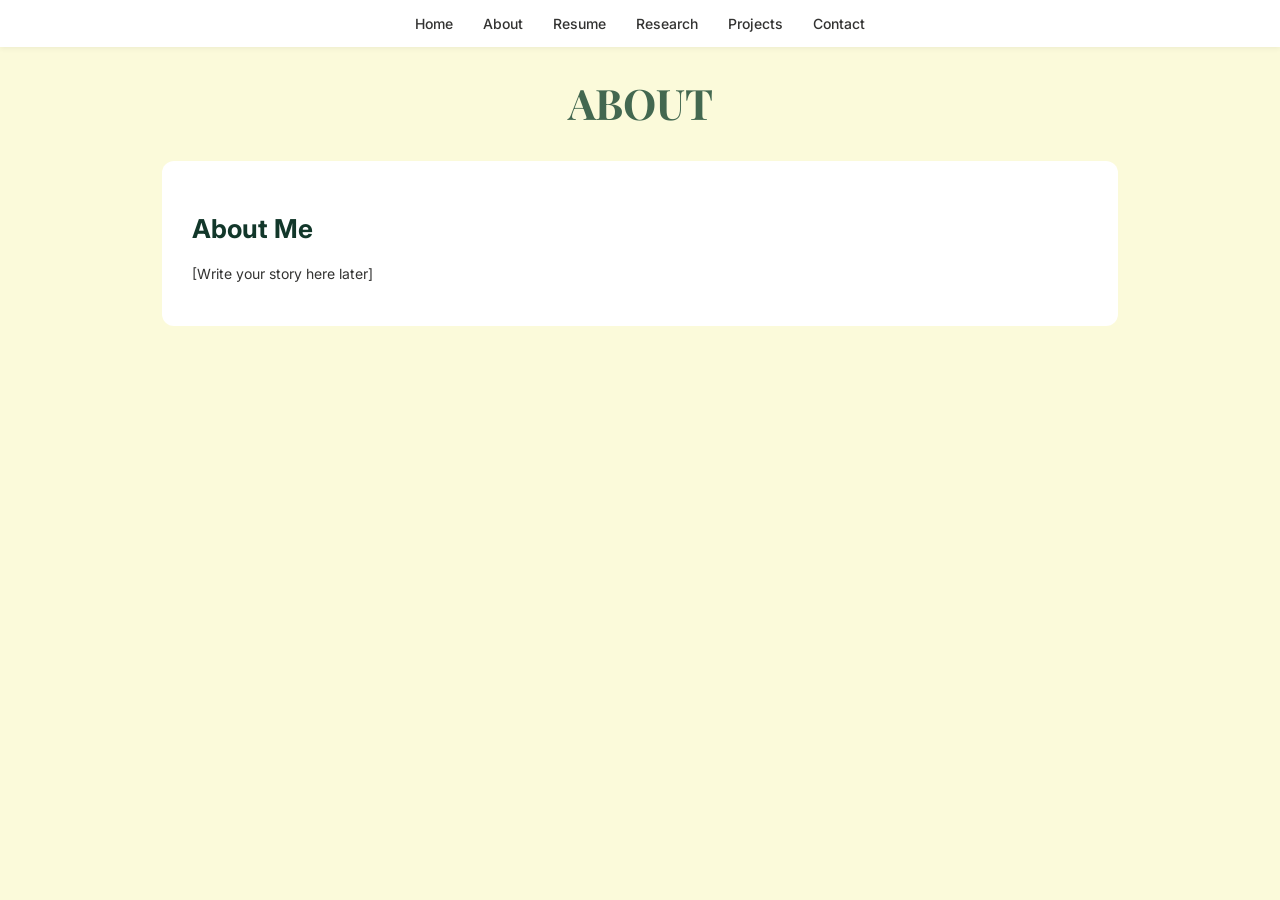
==== About/index.html @ ec72c6e3 "fix relative paths" ====
<!DOCTYPE html>
<html>

<head>
    <title>About | Yaqi Huang</title>

    <!-- Connect CSS file -->
    <link rel="stylesheet" href="../style.css">

    <!-- Import fonts -->
    <link href="https://fonts.googleapis.com/css2?family=Playfair+Display&family=Inter&display=swap" rel="stylesheet">
</head>

<body>

    <!-- Navigation bar -->
    <div class="navbar">
        <a href="../index.html">Home</a>
        <a href="../About/index.html">About</a>
        <a href="../Resume/index.html">Resume</a>
        <a href="../Research/index.html">Research</a>
        <a href="../Projects/index.html">Projects</a>
        <a href="../Contact/index.html">Contact</a>
    </div>

    <!-- Main title -->
    <h1>ABOUT</h1>

    <div class="section">
    	<h2>About Me</h2>
    	<p>[Write your story here later]</p>
    </div>

</body>

</html>
---- style.css ----
/* This changes the whole page */
body {
    margin: 0;
    font-family: 'Inter', sans-serif;
    background-color: #fbfada;
    color: #333332;
}

/* Top navigation bar */
.navbar {
    background-color: white;
    padding: 15px;
    display: flex;
    justify-content: center;
    gap: 30px;
    box-shadow: 0 2px 5px rgba(0,0,0,0.05);
}

/* Links inside navbar */
.navbar a {
    text-decoration: none;
    color: #333332;
    font-weight: 500;
}

/* When mouse touches link */
.navbar a:hover {
    color: #436850;
}

/* Big title */
h1 {
    font-family: 'Playfair Display', serif;
    text-align: center;
    color: #436850;
}

/* Section cards */
.section {
    background-color: white;
    margin: 30px auto;
    padding: 30px;
    border-radius: 12px;
    width: 70%;
}

/* Smaller titles */
h2 {
    color: #12372a;
}

/* Smooth hover effect */
.section:hover {
    transform: scale(1.01);
}

/* Resume row (one line of experience) */
.resume-item {
    display: flex;
    margin-bottom: 20px;
}

/* Left side (date) */
.resume-date {
    width: 150px;
    font-weight: bold;
    color: #666665;
}

/* Right side (content) */
.resume-content {
    flex: 1;
}

body {
    font-size: 14px;
}

h1 {
    font-size: 42px;
}

h2 {
    font-size: 26px;
}

h3 {
    margin: 0 0 5px 0;
    font-size: 18px;
}

.resume-date {
    font-size: 14px;
}

.resume-content {
    font-size: 14px;
}

.resume-content p {
    margin: 8px 0;
}

.resume-item {
    margin-bottom: 20px;
}

/* First level list */
ul {
    margin: 10px 0 10px 18px;
    padding: 0;
}

/* Second level list */
ul ul {
    margin-top: 10px;
    margin-left: 20px;
}

/* Spacing between items */
li {
    margin-bottom: 8px;
}

/* Dropdown box */
details {
    background-color: white;
    padding: 15px;
    margin-bottom: 15px;
    border-radius: 10px;
}

/* Clickable title */
summary {
    font-weight: bold;
    cursor: pointer;
    color: #436850;
}

summary {
    list-style: none; /* removes default arrow */
}

summary::-webkit-details-marker {
    display: none; /* removes default arrow (Chrome/Safari) */
}

/* Add custom arrow */
summary::before {
    content: "▶";
    font-size: 10px;
    display: inline-block;
    transform: translateY(+3px);
}

details[open] summary::before {
    content: "▼";
}

summary {
    display: flex;
    align-items: flex-start; /* important: aligns top instead of center */
    gap: 8px;
}

/* Stack text vertically */
.summary-text {
    display: flex;
    flex-direction: column;
}

/* Remove default spacing */
.summary-text h3 {
    margin: 0 0 10px 0;
    font-size: 20px;
}

.summary-text p {
    margin: 5px 0;
}

.summary-text p {
    color: #666;
    font-size: 14px;
}

summary:hover {
    color: #12372a;
}

.resume-item details {
    padding: 0;
}

details > *:not(summary) {
    padding: 10px 0 0 15px;
}

/* Each row */
.skill-item {
    display: flex;
    margin-bottom: 12px;
    padding-bottom: 8px;
    border-bottom: 1px solid #eee;
}

/* Left column (skill) */
.skill-name {
    width: 200px;
    font-weight: 600;
}

/* Right column (tools) */
.skill-tools {
    flex: 1;
    color: #666;
    line-height: 1.5;
}

.tool {
    background-color: #f0edff;
    color: #436850;
    padding: 4px 8px;
    border-radius: 6px;
    margin-right: 6px;
    font-size: 14px;
}
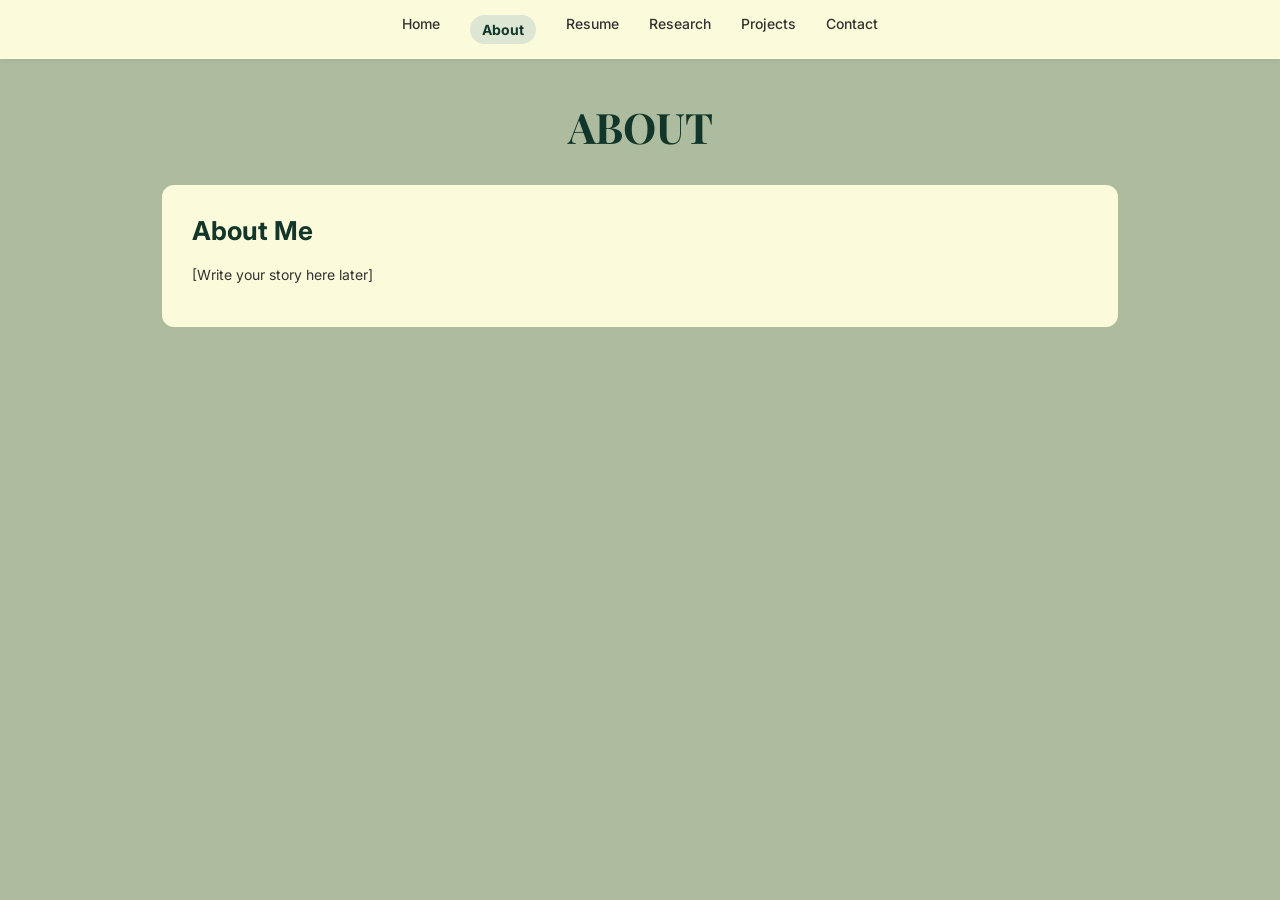
==== commit b01d2f56: "add active navbar highlight" ====
--- a/About/index.html
+++ b/About/index.html
@@ -16,7 +16,7 @@
     <!-- Navigation bar -->
     <div class="navbar">
         <a href="../index.html">Home</a>
-        <a href="../About/index.html">About</a>
+        <a href="../About/index.html" class="active">About</a>
         <a href="../Resume/index.html">Resume</a>
         <a href="../Research/index.html">Research</a>
         <a href="../Projects/index.html">Projects</a>
--- a/style.css
+++ b/style.css
@@ -1,99 +1,97 @@
-/* This changes the whole page */
+/* Whole page */
 body {
     margin: 0;
     font-family: 'Inter', sans-serif;
+    font-size: 14px;
+    background-color: #adbc9f;
+    color: #333332;
+}
+
+/* Navigation bar */
+.navbar {
     background-color: #fbfada;
-    color: #333332;
-}
-
-/* Top navigation bar */
-.navbar {
-    background-color: white;
     padding: 15px;
     display: flex;
     justify-content: center;
     gap: 30px;
-    box-shadow: 0 2px 5px rgba(0,0,0,0.05);
-}
-
-/* Links inside navbar */
+    box-shadow: 0 2px 5px rgba(0, 0, 0, 0.05);
+}
+
 .navbar a {
     text-decoration: none;
     color: #333332;
     font-weight: 500;
-}
-
-/* When mouse touches link */
+    transition: color 0.2s ease;
+}
+
 .navbar a:hover {
     color: #436850;
 }
 
-/* Big title */
+.navbar a.active {
+    color: #12372a;
+    font-weight: 700;
+    background-color: #dde5d3;
+    padding: 6px 12px;
+    border-radius: 999px;
+}
+
+/* Main title */
 h1 {
     font-family: 'Playfair Display', serif;
     text-align: center;
-    color: #436850;
+    font-size: 42px;
+    color: #12372a;
+    margin-top: 40px;
+    margin-bottom: 10px;
+}
+
+/* Section titles */
+h2 {
+    font-size: 26px;
+    color: #12372a;
+    margin-top: 0;
+    margin-bottom: 20px;
+}
+
+/* Third-level headings */
+h3 {
+    margin: 0 0 6px 0;
+    font-size: 18px;
+    color: #12372a;
 }
 
 /* Section cards */
 .section {
-    background-color: white;
+    background-color: #fbfada;
     margin: 30px auto;
     padding: 30px;
     border-radius: 12px;
     width: 70%;
-}
-
-/* Smaller titles */
-h2 {
-    color: #12372a;
-}
-
-/* Smooth hover effect */
+    transition: transform 0.2s ease;
+}
+
 .section:hover {
     transform: scale(1.01);
 }
 
-/* Resume row (one line of experience) */
+/* Resume layout */
 .resume-item {
     display: flex;
+    align-items: flex-start;
     margin-bottom: 20px;
 }
 
-/* Left side (date) */
 .resume-date {
     width: 150px;
-    font-weight: bold;
+    font-size: 14px;
+    font-weight: 600;
     color: #666665;
-}
-
-/* Right side (content) */
+    flex-shrink: 0;
+}
+
 .resume-content {
     flex: 1;
-}
-
-body {
-    font-size: 14px;
-}
-
-h1 {
-    font-size: 42px;
-}
-
-h2 {
-    font-size: 26px;
-}
-
-h3 {
-    margin: 0 0 5px 0;
-    font-size: 18px;
-}
-
-.resume-date {
-    font-size: 14px;
-}
-
-.resume-content {
     font-size: 14px;
 }
 
@@ -101,127 +99,118 @@
     margin: 8px 0;
 }
 
-.resume-item {
-    margin-bottom: 20px;
-}
-
-/* First level list */
+/* Lists */
 ul {
     margin: 10px 0 10px 18px;
     padding: 0;
 }
 
-/* Second level list */
 ul ul {
-    margin-top: 10px;
+    margin-top: 8px;
     margin-left: 20px;
 }
 
-/* Spacing between items */
 li {
     margin-bottom: 8px;
+    line-height: 1.5;
 }
 
 /* Dropdown box */
 details {
-    background-color: white;
+    background-color: #fbfada;
     padding: 15px;
     margin-bottom: 15px;
     border-radius: 10px;
 }
 
-/* Clickable title */
+.resume-item details {
+    padding: 0;
+}
+
+/* Summary / dropdown heading */
 summary {
-    font-weight: bold;
+    display: flex;
+    align-items: flex-start;
+    gap: 8px;
+    font-weight: 600;
     cursor: pointer;
     color: #436850;
-}
-
-summary {
-    list-style: none; /* removes default arrow */
+    list-style: none;
+    transition: color 0.2s ease;
+}
+
+summary:hover {
+    color: #12372a;
 }
 
 summary::-webkit-details-marker {
-    display: none; /* removes default arrow (Chrome/Safari) */
-}
-
-/* Add custom arrow */
+    display: none;
+}
+
 summary::before {
     content: "▶";
     font-size: 10px;
     display: inline-block;
-    transform: translateY(+3px);
+    transform: translateY(3px);
+    color: #436850;
 }
 
 details[open] summary::before {
     content: "▼";
 }
 
-summary {
-    display: flex;
-    align-items: flex-start; /* important: aligns top instead of center */
-    gap: 8px;
-}
-
-/* Stack text vertically */
+/* Summary text layout */
 .summary-text {
     display: flex;
     flex-direction: column;
 }
 
-/* Remove default spacing */
 .summary-text h3 {
     margin: 0 0 10px 0;
     font-size: 20px;
+    color: #12372a;
 }
 
 .summary-text p {
     margin: 5px 0;
-}
-
-.summary-text p {
-    color: #666;
-    font-size: 14px;
-}
-
-summary:hover {
-    color: #12372a;
-}
-
-.resume-item details {
-    padding: 0;
-}
-
+    color: #666665;
+    font-size: 14px;
+}
+
+/* Dropdown content spacing */
 details > *:not(summary) {
     padding: 10px 0 0 15px;
 }
 
-/* Each row */
+/* Skills section */
 .skill-item {
     display: flex;
     margin-bottom: 12px;
     padding-bottom: 8px;
-    border-bottom: 1px solid #eee;
-}
-
-/* Left column (skill) */
+    border-bottom: 1px solid #d6decf;
+}
+
 .skill-name {
     width: 200px;
     font-weight: 600;
-}
-
-/* Right column (tools) */
+    color: #12372a;
+    flex-shrink: 0;
+}
+
 .skill-tools {
     flex: 1;
-    color: #666;
-    line-height: 1.5;
-}
-
+    color: #666665;
+    line-height: 1.6;
+}
+
+/* Skill tags */
 .tool {
-    background-color: #f0edff;
-    color: #436850;
+    background-color: #dde5d3;
+    color: #2f4f3e;
     padding: 4px 8px;
     border-radius: 6px;
     margin-right: 6px;
-    font-size: 14px;
+    margin-bottom: 6px;
+    font-size: 14px;
+    display: inline-block;
 }
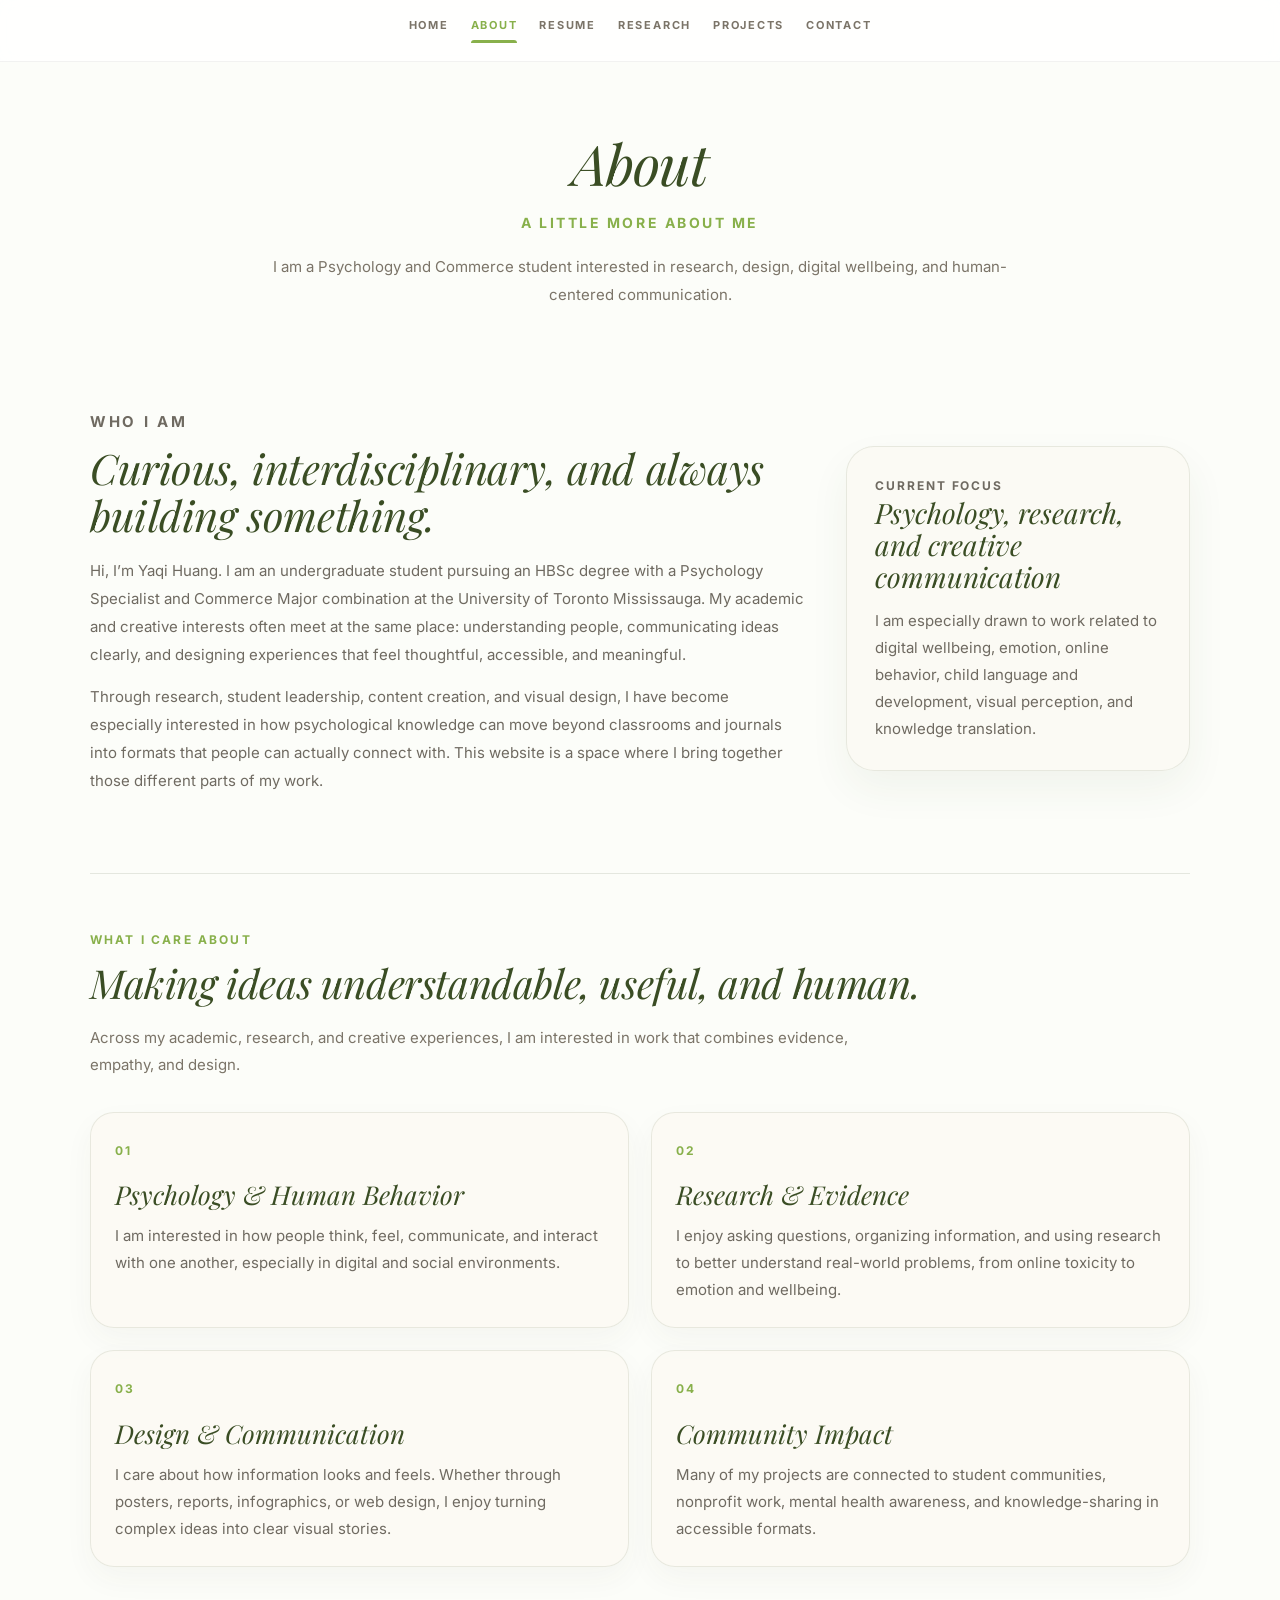
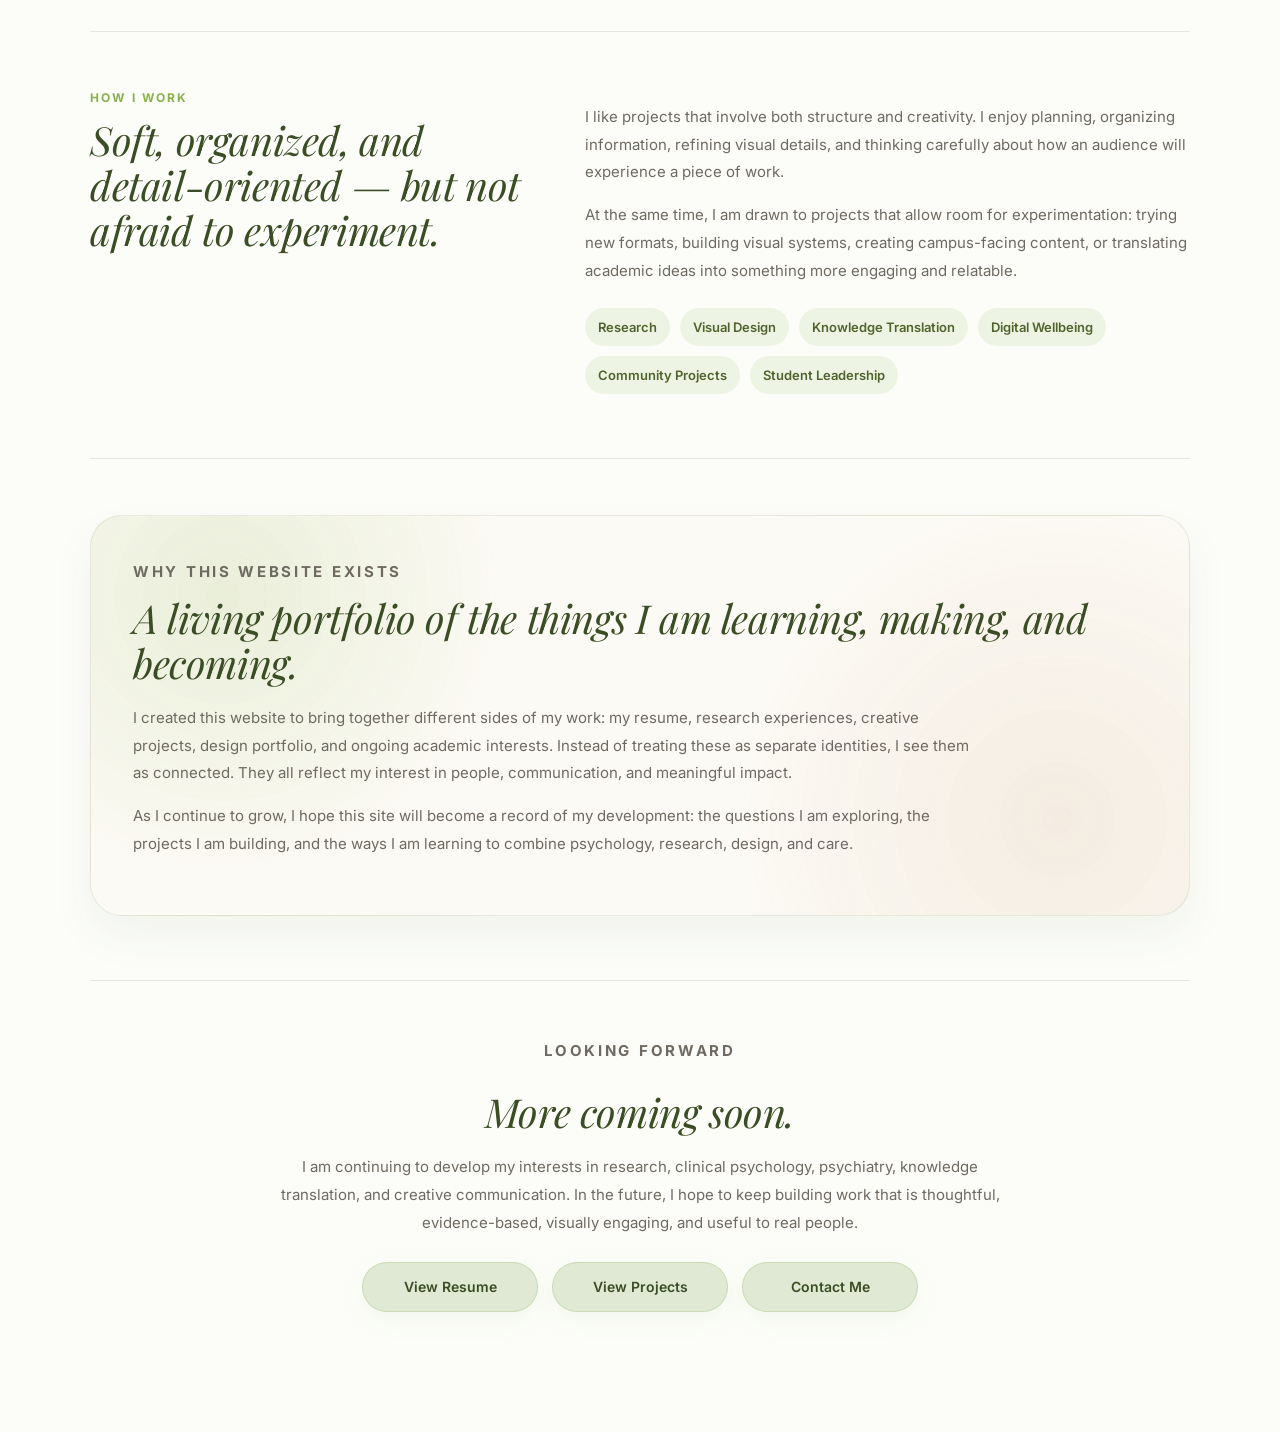
==== commit 04b5a13c: "update" ====
--- a/About/index.html
+++ b/About/index.html
@@ -1,5 +1,5 @@
 <!DOCTYPE html>
-<html>
+<html lang="en">
 
 <head>
     <title>About | Yaqi Huang</title>
@@ -16,20 +16,184 @@
     <!-- Navigation bar -->
     <div class="navbar">
         <a href="../index.html">Home</a>
-        <a href="../About/index.html" class="active">About</a>
+        <a href="index.html" class="active">About</a>
         <a href="../Resume/index.html">Resume</a>
         <a href="../Research/index.html">Research</a>
         <a href="../Projects/index.html">Projects</a>
         <a href="../Contact/index.html">Contact</a>
     </div>
 
-    <!-- Main title -->
-    <h1>ABOUT</h1>
-
-    <div class="section">
-    	<h2>About Me</h2>
-    	<p>[Write your story here later]</p>
-    </div>
+    <!-- Page header -->
+    <header class="about-header">
+        <h1>About</h1>
+
+        <p class="about-name">A Little More About Me</p>
+
+        <p class="about-intro">
+            I am a Psychology and Commerce student interested in research, design,
+            digital wellbeing, and human-centered communication.
+        </p>
+    </header>
+
+    <main class="about-page">
+
+        <!-- Intro section -->
+        <section class="about-hero-section">
+            <div class="about-hero-text">
+                <p class="section-eyebrow">Who I Am</p>
+
+                <h2>Curious, interdisciplinary, and always building something.</h2>
+
+                <p>
+                    Hi, I’m Yaqi Huang. I am an undergraduate student pursuing an HBSc degree with 
+                    a Psychology Specialist and Commerce Major combination at the University of Toronto Mississauga.
+                    My academic and creative interests often meet at the same place:
+                    understanding people, communicating ideas clearly, and designing experiences
+                    that feel thoughtful, accessible, and meaningful.
+                </p>
+
+                <p>
+                    Through research, student leadership, content creation, and visual design,
+                    I have become especially interested in how psychological knowledge can move
+                    beyond classrooms and journals into formats that people can actually connect with.
+                    This website is a space where I bring together those different parts of my work.
+                </p>
+            </div>
+
+            <div class="about-hero-card">
+                <p class="about-card-label">Current Focus</p>
+                <h3>Psychology, research, and creative communication</h3>
+                <p>
+                    I am especially drawn to work related to digital wellbeing, emotion,
+                    online behavior, child language and development, visual perception,
+                    and knowledge translation.
+                </p>
+            </div>
+        </section>
+
+        <!-- Values / interests -->
+        <section class="about-section">
+            <div class="about-section-heading">
+                <p class="section-eyebrow">What I Care About</p>
+                <h2>Making ideas understandable, useful, and human.</h2>
+                <p class="section-description">
+                    Across my academic, research, and creative experiences, I am interested in
+                    work that combines evidence, empathy, and design.
+                </p>
+            </div>
+
+            <div class="about-grid">
+                <div class="about-info-card">
+                    <span class="about-card-number">01</span>
+                    <h3>Psychology & Human Behavior</h3>
+                    <p>
+                        I am interested in how people think, feel, communicate, and interact with
+                        one another, especially in digital and social environments.
+                    </p>
+                </div>
+
+                <div class="about-info-card">
+                    <span class="about-card-number">02</span>
+                    <h3>Research & Evidence</h3>
+                    <p>
+                        I enjoy asking questions, organizing information, and using research to better
+                        understand real-world problems, from online toxicity to emotion and wellbeing.
+                    </p>
+                </div>
+
+                <div class="about-info-card">
+                    <span class="about-card-number">03</span>
+                    <h3>Design & Communication</h3>
+                    <p>
+                        I care about how information looks and feels. Whether through posters,
+                        reports, infographics, or web design, I enjoy turning complex ideas into
+                        clear visual stories.
+                    </p>
+                </div>
+
+                <div class="about-info-card">
+                    <span class="about-card-number">04</span>
+                    <h3>Community Impact</h3>
+                    <p>
+                        Many of my projects are connected to student communities, nonprofit work,
+                        mental health awareness, and knowledge-sharing in accessible formats.
+                    </p>
+                </div>
+            </div>
+        </section>
+
+        <!-- Working style -->
+        <section class="about-section about-split-section">
+            <div>
+                <p class="section-eyebrow">How I Work</p>
+                <h2>Soft, organized, and detail-oriented — but not afraid to experiment.</h2>
+            </div>
+
+            <div class="about-split-content">
+                <p>
+                    I like projects that involve both structure and creativity. I enjoy planning,
+                    organizing information, refining visual details, and thinking carefully about
+                    how an audience will experience a piece of work.
+                </p>
+
+                <p>
+                    At the same time, I am drawn to projects that allow room for experimentation:
+                    trying new formats, building visual systems, creating campus-facing content,
+                    or translating academic ideas into something more engaging and relatable.
+                </p>
+
+                <div class="about-tags">
+                    <span>Research</span>
+                    <span>Visual Design</span>
+                    <span>Knowledge Translation</span>
+                    <span>Digital Wellbeing</span>
+                    <span>Community Projects</span>
+                    <span>Student Leadership</span>
+                </div>
+            </div>
+        </section>
+
+        <!-- Website purpose -->
+        <section class="about-section about-purpose-section">
+            <div class="about-purpose-card">
+                <p class="section-eyebrow">Why This Website Exists</p>
+                <h2>A living portfolio of the things I am learning, making, and becoming.</h2>
+
+                <p>
+                    I created this website to bring together different sides of my work: my resume,
+                    research experiences, creative projects, design portfolio, and ongoing academic
+                    interests. Instead of treating these as separate identities, I see them as connected.
+                    They all reflect my interest in people, communication, and meaningful impact.
+                </p>
+
+                <p>
+                    As I continue to grow, I hope this site will become a record of my development:
+                    the questions I am exploring, the projects I am building, and the ways I am learning
+                    to combine psychology, research, design, and care.
+                </p>
+            </div>
+        </section>
+
+        <!-- Future direction -->
+        <section class="about-section about-future-section">
+            <p class="section-eyebrow">Looking Forward</p>
+
+            <h2>More coming soon.</h2>
+
+            <p>
+                I am continuing to develop my interests in research, clinical psychology, psychiatry,
+                knowledge translation, and creative communication. In the future, I hope to keep building
+                work that is thoughtful, evidence-based, visually engaging, and useful to real people.
+            </p>
+
+            <div class="about-buttons">
+                <a href="../Resume/index.html" class="resume-button">View Resume</a>
+                <a href="../Projects/index.html" class="resume-button">View Projects</a>
+                <a href="../Contact/index.html" class="resume-button">Contact Me</a>
+            </div>
+        </section>
+
+    </main>
 
 </body>
 
--- a/style.css
+++ b/style.css
@@ -8,32 +8,51 @@
 }
 
 /* Navigation bar */
+/* Navigation bar */
+:root {
+  --nav-h: 72px;
+}
 .navbar {
     background-color: #fbfada;
-    padding: 15px;
+    padding: 14px 24px;
     display: flex;
     justify-content: center;
-    gap: 30px;
+    align-items: center;
+    gap: 18px;
     box-shadow: 0 2px 5px rgba(0, 0, 0, 0.05);
 }
 
+.navbar {
+    background-color: rgba(245, 244, 239, 0.82);
+    backdrop-filter: blur(10px);
+    -webkit-backdrop-filter: blur(10px);
+}
+
+/* Links inside navbar */
 .navbar a {
     text-decoration: none;
     color: #333332;
     font-weight: 500;
-    transition: color 0.2s ease;
-}
-
+    transition: color 0.2s ease, background-color 0.2s ease;
+    padding: 6px 12px;
+    border-radius: 999px;
+    display: inline-flex;
+    align-items: center;
+    justify-content: center;
+    line-height: 1;
+}
+
+/* Hover state */
 .navbar a:hover {
-    color: #436850;
-}
-
+    color: #12372a;
+    background-color: #e7ecd9;
+}
+
+/* Active page */
 .navbar a.active {
     color: #12372a;
     font-weight: 700;
-    background-color: #dde5d3;
-    padding: 6px 12px;
-    border-radius: 999px;
+    background-color: #d7e3cf;
 }
 
 /* Main title */
@@ -44,6 +63,91 @@
     color: #12372a;
     margin-top: 40px;
     margin-bottom: 10px;
+}
+
+/* Resume top header block */
+.resume-header {
+    text-align: center;
+    margin-top: 50px;
+    margin-bottom: 45px;
+    padding: 0 20px;
+}
+
+.resume-header h1 {
+    margin-top: 0;
+    margin-bottom: 14px;
+    letter-spacing: 1px;
+}
+
+.resume-name {
+    font-size: 18px;
+    font-weight: 700;
+    color: #12372a;
+    margin: 0 0 12px 0;
+}
+
+.resume-contact {
+    font-size: 15px;
+    color: #5f665c;
+    margin: 0 0 28px 0;
+    line-height: 1.8;
+}
+
+.resume-contact a {
+    color: #436850;
+    text-decoration: none;
+    transition: color 0.2s ease;
+}
+
+.resume-contact a:hover {
+    color: #12372a;
+    text-decoration: underline;
+}
+
+.contact-divider {
+    color: #7b8577;
+    margin: 0 6px;
+}
+
+/* Buttons under contact info */
+.resume-buttons {
+    display: flex;
+    justify-content: center;
+    gap: 14px;
+    flex-wrap: wrap;
+}
+
+.resume-button {
+    display: inline-block;
+    padding: 11px 20px;
+    border: 1.5px solid #12372a;
+    border-radius: 999px;
+    text-decoration: none;
+    color: #12372a;
+    background-color: #fbfada;
+    font-weight: 600;
+    font-size: 14px;
+    transition: all 0.2s ease;
+}
+
+.resume-button:hover {
+    background-color: #d7e3cf;
+    transform: translateY(-1px);
+}
+
+.resume-button-secondary {
+    background-color: transparent;
+}
+
+.resume-button-secondary:hover {
+    background-color: #e7ecd9;
+}
+
+.resume-divider {
+    width: 70%;
+    height: 1px;
+    background-color: #d6decf;
+    margin: 0 auto 30px auto;
 }
 
 /* Section titles */
@@ -213,4 +317,4662 @@
     margin-bottom: 6px;
     font-size: 14px;
     display: inline-block;
+}
+
+
+
+
+
+
+/* =========================
+   RESUME PAGE — REFINED UI STYLE
+   Replace the current final resume override block with this
+   ========================= */
+
+/* Page base */
+body {
+    background: #fcfdf9;
+    color: #5d5448;
+    font-family: 'Inter', sans-serif;
+    font-size: 15px;
+    line-height: 1.7;
+}
+
+/* Navbar */
+.navbar {
+    background-color: rgba(255, 255, 255, 0.78);
+    backdrop-filter: blur(10px);
+    -webkit-backdrop-filter: blur(10px);
+    padding: 20px 36px;
+    gap: 22px;
+    border-bottom: 1px solid rgba(0, 0, 0, 0.05);
+    box-shadow: none;
+    position: sticky;
+    top: 0;
+    z-index: 100;
+}
+
+.navbar a {
+    color: #7b7468;
+    font-size: 11px;
+    font-weight: 700;
+    letter-spacing: 0.16em;
+    text-transform: uppercase;
+    padding: 0 0 10px 0;
+    border-radius: 0;
+    background: transparent;
+    position: relative;
+}
+
+.navbar a:hover {
+    color: #3a4d24;
+    background: transparent;
+}
+
+.navbar a.active {
+    color: #88b04b;
+    background: transparent;
+    font-weight: 700;
+}
+
+.navbar a.active::after {
+    content: "";
+    position: absolute;
+    left: 0;
+    bottom: -2px;
+    width: 100%;
+    height: 3px;
+    border-radius: 999px 999px 0 0;
+    background-color: #88b04b;
+}
+
+/* Main title area */
+.resume-header {
+    text-align: center;
+    max-width: 980px;
+    margin: 88px auto 42px auto;
+    padding: 0 28px;
+}
+
+.resume-header h1 {
+    text-align: center;
+    margin: 0 0 34px 0;
+    font-family: 'Playfair Display', serif;
+    font-style: italic;
+    font-weight: 400;
+    letter-spacing: -0.025em;
+    font-size: 64px;
+    line-height: 1.02;
+    color: #3a4d24;
+}
+
+.resume-header .resume-name,
+.resume-header .resume-contact,
+.resume-header .resume-buttons {
+    text-align: center;
+}
+
+.resume-name {
+    font-size: 13px;
+    font-weight: 700;
+    letter-spacing: 0.22em;
+    text-transform: uppercase;
+    color: #88b04b;
+    margin: 0 0 18px 0;
+}
+
+.resume-contact {
+    font-size: 15px;
+    color: #7b7468;
+    margin: 0 0 28px 0;
+    line-height: 1.9;
+    max-width: 760px;
+    margin-left: auto;
+    margin-right: auto;
+}
+
+.resume-contact a {
+    color: #5d5448;
+    text-decoration: none;
+    border-bottom: 1px solid transparent;
+    transition: color 0.2s ease, border-color 0.2s ease;
+}
+
+.resume-contact a:hover {
+    color: #3a4d24;
+    border-bottom-color: rgba(58, 77, 36, 0.35);
+    text-decoration: none;
+}
+
+.contact-divider {
+    color: #b8beb0;
+    margin: 0 10px;
+}
+
+/* Buttons */
+.resume-buttons {
+    display: flex;
+    justify-content: center;
+    gap: 14px;
+    flex-wrap: wrap;
+    margin-top: 22px;
+}
+
+.resume-button {
+    display: inline-flex;
+    align-items: center;
+    justify-content: center;
+    min-width: 130px;
+    padding: 12px 22px;
+    border: 1px solid rgba(136, 176, 75, 0.24);
+    border-radius: 999px;
+    text-decoration: none;
+    color: #3a4d24;
+    background: #dfe9d4;
+    font-weight: 600;
+    font-size: 14px;
+    box-shadow: 0 8px 22px rgba(136, 176, 75, 0.08);
+    transition: transform 0.2s ease, background-color 0.2s ease, box-shadow 0.2s ease;
+}
+
+.resume-button:hover {
+    background: #d3e1c3;
+    transform: translateY(-1px);
+    box-shadow: 0 12px 26px rgba(136, 176, 75, 0.12);
+}
+
+.resume-button-secondary {
+    background: #ffffff;
+}
+
+.resume-button-secondary:hover {
+    background: #f4f8ee;
+}
+
+/* Divider */
+.resume-divider {
+    width: min(980px, calc(100% - 56px));
+    height: 1px;
+    background-color: rgba(0, 0, 0, 0.06);
+    margin: 0 auto 30px auto;
+}
+
+/* Section blocks */
+.section {
+    width: min(980px, calc(100% - 56px));
+    margin: 0 auto 24px auto;
+    padding: 36px 36px 30px 36px;
+    background: rgba(255, 255, 255, 0.88);
+    border: 1px solid rgba(0, 0, 0, 0.045);
+    border-radius: 30px;
+    box-shadow: 0 10px 30px rgba(30, 30, 30, 0.04);
+    transition: transform 0.22s ease, box-shadow 0.22s ease;
+}
+
+.section:hover {
+    transform: translateY(-2px);
+    box-shadow: 0 16px 36px rgba(30, 30, 30, 0.06);
+}
+
+/* Section titles */
+h2 {
+    margin: 0 0 24px 0;
+    font-family: 'Playfair Display', serif;
+    font-style: italic;
+    font-weight: 400;
+    font-size: 34px;
+    line-height: 1.15;
+    color: #3a4d24;
+    letter-spacing: -0.01em;
+}
+
+/* Smaller heading */
+h3 {
+    margin: 0 0 6px 0;
+    font-family: 'Playfair Display', serif;
+    font-style: italic;
+    font-weight: 400;
+    font-size: 24px;
+    line-height: 1.2;
+    color: #3a4d24;
+}
+
+/* Resume item rows */
+.resume-item {
+    display: grid;
+    grid-template-columns: 185px 1fr;
+    gap: 28px;
+    align-items: start;
+    margin-bottom: 0;
+    padding: 26px 0;
+    border-bottom: 1px dashed rgba(0, 0, 0, 0.08);
+}
+
+.resume-item:last-child {
+    border-bottom: none;
+    padding-bottom: 4px;
+}
+
+.resume-date {
+    width: auto;
+    font-size: 11px;
+    font-weight: 700;
+    letter-spacing: 0.08em;
+    text-transform: uppercase;
+    color: #88b04b;
+    line-height: 1.5;
+    padding-top: 4px;
+    white-space: nowrap;
+}
+
+.resume-content {
+    font-size: 15px;
+    color: #5d5448;
+    min-width: 0;
+}
+
+.resume-content strong {
+    color: #3a4d24;
+}
+
+.resume-content p {
+    margin: 8px 0;
+    line-height: 1.72;
+}
+
+.resume-content em {
+    color: #7b7468;
+}
+
+/* tighter date + subtitle spacing inside dropdown content */
+.resume-content details > p {
+    margin: 0;
+}
+
+.resume-content details > p + p {
+    margin-top: 2px;
+}
+
+.resume-content details p {
+    line-height: 1.45;
+}
+
+.resume-content details ul {
+    margin-top: 0.55rem;
+}
+
+/* Details / dropdown */
+details {
+    background: transparent;
+    padding: 0;
+    margin: 0;
+    border-radius: 0;
+}
+
+.resume-item details {
+    padding: 0;
+}
+
+/* Summary */
+summary {
+    display: flex;
+    align-items: flex-start;
+    gap: 10px;
+    list-style: none;
+    cursor: pointer;
+    color: #5d5448;
+    font-weight: 600;
+    transition: color 0.2s ease;
+}
+
+summary:hover {
+    color: #3a4d24;
+}
+
+summary::-webkit-details-marker {
+    display: none;
+}
+
+summary::before {
+    content: "+";
+    font-size: 10px;
+    line-height: 1;
+    margin-top: 10px;
+    color: #88b04b;
+    flex-shrink: 0;
+    transition: transform 0.2s ease;
+}
+
+details[open] summary::before {
+    content: "-";
+}
+
+.summary-text {
+    display: flex;
+    flex-direction: column;
+}
+
+.summary-text h3 {
+    margin: 0 0 6px 0;
+    font-size: 24px;
+}
+
+.summary-text p {
+    margin: 2px 0;
+    font-size: 14px;
+    color: #7b7468;
+    line-height: 1.55;
+}
+
+/* Dropdown content */
+details > *:not(summary) {
+    padding: 14px 0 0 22px;
+}
+
+/* Lists */
+ul {
+    margin: 10px 0 10px 20px;
+    padding: 0;
+}
+
+ul ul {
+    margin-top: 8px;
+    margin-left: 18px;
+}
+
+li {
+    margin-bottom: 8px;
+    line-height: 1.7;
+    color: #5d5448;
+}
+
+li::marker {
+    color: #88b04b;
+}
+
+/* Skills */
+.skill-item {
+    display: grid;
+    grid-template-columns: 160px 1fr;
+    gap: 22px;
+    align-items: start;
+    margin-bottom: 0;
+    padding: 18px 0;
+    border-bottom: 1px dashed rgba(0, 0, 0, 0.08);
+}
+
+.skill-item:last-child {
+    border-bottom: none;
+    padding-bottom: 0;
+}
+
+.skill-name {
+    width: auto;
+    font-size: 11px;
+    font-weight: 700;
+    letter-spacing: 0.14em;
+    text-transform: uppercase;
+    color: #88b04b;
+    padding-top: 8px;
+}
+
+.skill-tools {
+    color: #5d5448;
+    line-height: 1.8;
+}
+
+.tool {
+    display: inline-block;
+    background-color: #f4f8ee;
+    color: #3a4d24;
+    border: 1px solid rgba(136, 176, 75, 0.16);
+    padding: 7px 12px;
+    border-radius: 999px;
+    margin-right: 8px;
+    margin-bottom: 8px;
+    font-size: 13px;
+    font-weight: 500;
+}
+
+/* Better spacing for plain one-line entries */
+.resume-item > .resume-content:not(:has(details)) {
+    padding-top: 1px;
+}
+
+/* Mobile */
+@media (max-width: 768px) {
+    .resume-header {
+        margin-top: 56px;
+        margin-bottom: 34px;
+        padding: 0 20px;
+    }
+
+    .resume-header h1 {
+        font-size: 46px;
+        margin-bottom: 26px;
+    }
+
+    .resume-contact {
+        line-height: 1.8;
+    }
+
+    .section {
+        width: calc(100% - 32px);
+        padding: 24px 20px;
+        border-radius: 22px;
+    }
+
+    .resume-divider {
+        width: calc(100% - 32px);
+    }
+
+    .resume-item {
+        grid-template-columns: 1fr;
+        gap: 10px;
+        padding: 22px 0;
+    }
+
+    .resume-date {
+        padding-top: 0;
+    }
+
+    .skill-item {
+        grid-template-columns: 1fr;
+        gap: 10px;
+    }
+
+    .skill-name {
+        padding-top: 0;
+    }
+
+    .navbar {
+        gap: 14px;
+        padding: 16px 14px;
+        flex-wrap: wrap;
+    }
+
+    .navbar a {
+        font-size: 10px;
+        letter-spacing: 0.12em;
+    }
+
+    details > *:not(summary) {
+        padding-left: 18px;
+    }
+}
+
+
+
+
+
+
+/* =========================
+   HOME PAGE
+========================= */
+
+/* Hero section */
+/* =========================
+   HOME HERO — FINAL POLISH
+   ========================= */
+
+/* 先确保首页没有被默认间距影响 */
+body.home-page {
+  margin: 0;
+  padding: 0;
+  background: #f7f5ef;
+  overflow-x: hidden;
+}
+
+/* ---------- NAVBAR ---------- */
+body.home-page .main-nav,
+body.home-page nav {
+  position: fixed;
+  top: 0;
+  left: 0;
+  width: 100%;
+  height: 72px;
+  display: flex;
+  justify-content: center;
+  align-items: center;
+  background: rgba(247, 245, 239, 0.72);
+  backdrop-filter: blur(10px);
+  -webkit-backdrop-filter: blur(10px);
+  z-index: 1000;
+  border-bottom: 1px solid rgba(255, 255, 255, 0.18);
+}
+
+body.home-page nav ul,
+body.home-page .main-nav ul {
+  display: flex;
+  gap: 28px;
+  list-style: none;
+  margin: 0;
+  padding: 0;
+}
+
+body.home-page nav a,
+body.home-page .main-nav a {
+  text-decoration: none;
+  font-size: 0.78rem;
+  letter-spacing: 0.14em;
+  text-transform: uppercase;
+  font-weight: 600;
+  color: #7b776d;
+  transition: color 0.25s ease, opacity 0.25s ease;
+}
+
+body.home-page nav a:hover,
+body.home-page .main-nav a:hover {
+  color: #7ea047;
+}
+
+body.home-page nav a.active,
+body.home-page .main-nav a.active {
+  color: #7ea047;
+  position: relative;
+}
+
+body.home-page nav a.active::after,
+body.home-page .main-nav a.active::after {
+  content: "";
+  position: absolute;
+  left: 0;
+  bottom: -10px;
+  width: 100%;
+  height: 2px;
+  background: #7ea047;
+  border-radius: 999px;
+}
+
+/* ---------- HERO WRAPPER ---------- */
+.hero {
+  position: relative;
+  min-height: 72vh;
+  height: 72svh;
+  overflow: hidden;
+  display: flex;
+  align-items: center;
+  justify-content: flex-start;
+  padding: 96px 0 48px;
+  background:
+        radial-gradient(circle at top left, rgba(226, 234, 207, 0.45), transparent 34%),
+        linear-gradient(180deg, #f7f5ef 0%, #f3f0e8 100%);
+}
+
+/* 细微竖向光带，增加 poster 感 */
+.hero::before {
+  content: "";
+  position: absolute;
+  inset: 0;
+  background:
+    repeating-linear-gradient(
+      90deg,
+      rgba(226, 234, 207, 0.45) 0px,
+      rgba(226, 234, 207, 0.45) 1px,
+      transparent 1px,
+      transparent 56px
+    );
+  opacity: 0.16;
+  pointer-events: none;
+  z-index: 1;
+}
+
+/* 柔和整体雾化层 */
+.hero::after {
+  content: "";
+  position: absolute;
+  inset: 0;
+  background:
+        radial-gradient(circle at top left, rgba(226, 234, 207, 0.45), transparent 34%),
+        linear-gradient(180deg, #f7f5ef 0%, #f3f0e8 100%);
+  mix-blend-mode: screen;
+  pointer-events: none;
+  z-index: 1;
+}
+
+/* ---------- HERO CONTENT ---------- */
+.hero-content {
+  position: relative;
+  z-index: 5;
+  width: min(560px, calc(100% - 64px));
+  margin-left: clamp(28px, 0, 88px);
+  display: flex;
+  flex-direction: column;
+  align-items: flex-start;
+  gap: 18px;
+}
+
+/* 顶部小字 */
+.hero-kicker,
+.hero-label {
+  margin: 0;
+  font-size: 0.82rem;
+  letter-spacing: 0.28em;
+  text-transform: uppercase;
+  color: #88b04b;
+  opacity: 0.9;
+}
+
+/* 主标题 */
+.hero h1,
+.hero-title {
+  margin: 0;
+  font-family: "Playfair Display", serif;
+  font-size: clamp(4.4rem, 10vw, 7.6rem);
+  line-height: 0.88;
+  letter-spacing: -0.045em;
+  font-weight: 600;
+  color: #3a4d24;
+  max-width: 6ch;
+  text-wrap: balance;
+  text-align: left;
+}
+
+/* 副标题 */
+.hero .hero-tagline,
+.hero .subtitle,
+.hero h2 {
+  margin: 0;
+  font-family: "Playfair Display", serif;
+  font-style: italic;
+  font-weight: 500;
+  font-size: clamp(1.65rem, 3.3vw, 3.1rem);
+  line-height: 0.98;
+  letter-spacing: -0.02em;
+  color: #8a6540;
+  text-align: right;
+}
+
+/* 正文 */
+.hero p,
+.hero-description {
+  margin: 4px 0 0;
+  max-width: 560px;
+  font-size: clamp(1rem, 1.15vw, 1.1rem);
+  line-height: 1.7;
+  color: #7a7266;
+}
+
+/* ---------- BUTTONS ---------- */
+.hero-buttons,
+.cta-group {
+  display: flex;
+  flex-wrap: wrap;
+  gap: 16px;
+  margin-top: 6px;
+}
+
+.hero-buttons a,
+.cta-group a,
+.hero .btn {
+  display: inline-flex;
+  align-items: center;
+  justify-content: center;
+  min-width: 185px;
+  padding: 15px 28px;
+  border-radius: 999px;
+  text-decoration: none;
+  font-weight: 600;
+  font-size: 1rem;
+  transition:
+    transform 0.25s ease,
+    background 0.25s ease,
+    color 0.25s ease,
+    border-color 0.25s ease,
+    box-shadow 0.25s ease;
+}
+
+.hero-buttons a:first-child,
+.cta-group a:first-child,
+.hero .btn-primary {
+  background: rgba(221, 232, 203, 0.88);
+  color: #34461f;
+  border: 1px solid #bfd09e;
+  box-shadow: 0 10px 30px rgba(116, 144, 66, 0.16);
+}
+
+.hero-buttons a:first-child:hover,
+.cta-group a:first-child:hover,
+.hero .btn-primary:hover {
+  transform: translateY(-2px);
+  background: #dfe9cf;
+}
+
+.hero-buttons a:last-child,
+.cta-group a:last-child,
+.hero .btn-secondary {
+  background: transparent;
+  color: #34461f;
+  border: 1px solid #d9d0c5;
+}
+
+.hero-buttons a:last-child:hover,
+.cta-group a:last-child:hover,
+.hero .btn-secondary:hover {
+  transform: translateY(-2px);
+  border-color: rgba(243, 238, 227, 0.72);
+  background: rgba(255,255,255,0.75);
+}
+
+/* 底部细字 */
+.hero-meta {
+  margin-top: 2px;
+  font-size: 0.82rem;
+  letter-spacing: 0.26em;
+  text-transform: uppercase;
+  color: #7a7266;
+}
+
+/* ---------- DECORATIVE LETTERS ---------- */
+.hero-mark {
+  position: absolute;
+  font-family: "Playfair Display", serif;
+  font-weight: 600;
+  line-height: 1;
+  color: rgba(58, 77, 36, 0.08);
+  pointer-events: none;
+  z-index: 2;
+  user-select: none;
+}
+
+.hero-mark.mark-y {
+  top: 56px;
+  right: 5.5vw;
+  font-size: clamp(10rem, 18vw, 16rem);
+}
+
+.hero-mark.mark-h {
+  bottom: -14px;
+  right: 28vw;
+  font-size: clamp(8rem, 15vw, 13rem);
+}
+
+/* ---------- ORBS / GLOW SHAPES ---------- */
+.orb {
+  position: absolute;
+  border-radius: 50%;
+  filter: blur(34px);
+  opacity: 0.78;
+  pointer-events: none;
+  z-index: 2;
+  animation-timing-function: ease-in-out;
+  animation-iteration-count: infinite;
+  animation-direction: alternate;
+}
+
+.orb-1 {
+  width: 360px;
+  height: 360px;
+  left: -90px;
+  top: 8%;
+  background: rgba(195, 214, 150, 0.9);
+  animation: floatOne 9s ease-in-out infinite alternate;
+}
+
+.orb-2 {
+  width: 300px;
+  height: 300px;
+  left: 18%;
+  bottom: 12%;
+  background: rgba(188, 95, 78, 0.78);
+  animation: floatTwo 8.5s ease-in-out infinite alternate;
+}
+
+.orb-3 {
+  width: 460px;
+  height: 460px;
+  right: 9%;
+  top: 18%;
+  background: rgba(111, 128, 159, 0.8);
+  animation: floatThree 10s ease-in-out infinite alternate;
+}
+
+/* 可选：再加一个更小的光斑会更灵 */
+.orb-4 {
+  width: 140px;
+  height: 140px;
+  right: 24%;
+  bottom: 18%;
+  background: rgba(224, 212, 190, 0.92);
+  filter: blur(24px);
+  animation: floatFour 7s ease-in-out infinite alternate;
+}
+
+@keyframes floatOne {
+  0% {
+    transform: translate(0, 0) scale(1);
+  }
+  100% {
+    transform: translate(40px, -28px) scale(1.08);
+  }
+}
+
+@keyframes floatTwo {
+  0% {
+    transform: translate(0, 0) scale(1);
+  }
+  100% {
+    transform: translate(26px, 22px) scale(1.12);
+  }
+}
+
+@keyframes floatThree {
+  0% {
+    transform: translate(0, 0) scale(1);
+  }
+  100% {
+    transform: translate(-34px, 26px) scale(1.07);
+  }
+}
+
+@keyframes floatFour {
+  0% {
+    transform: translate(0, 0);
+    opacity: 0.18;
+  }
+  100% {
+    transform: translate(16px, -18px);
+    opacity: 0.28;
+  }
+}
+
+/* ---------- RESPONSIVE ---------- */
+@media (max-width: 1100px) {
+  .hero {
+    padding: 108px 0 40px;
+  }
+
+  .hero-content {
+    width: min(560px, calc(100% - 56px));
+    margin-left: 28px;
+    gap: 16px;
+  }
+
+  .hero h1,
+  .hero-title {
+    font-size: clamp(4rem, 11vw, 6.2rem);
+  }
+
+  .hero .subtitle,
+  .hero h2 {
+    max-width: 16ch;
+  }
+
+  .orb-3 {
+    width: 380px;
+    height: 380px;
+    right: 2%;
+    top: 20%;
+  }
+}
+
+@media (max-width: 768px) {
+  body.home-page .main-nav,
+  body.home-page nav {
+    height: 64px;
+  }
+
+  body.home-page nav ul,
+  body.home-page .main-nav ul {
+    gap: 16px;
+    flex-wrap: wrap;
+    justify-content: center;
+    padding: 0 16px;
+  }
+
+  body.home-page nav a,
+  body.home-page .main-nav a {
+    font-size: 0.72rem;
+    letter-spacing: 0.12em;
+  }
+
+  .hero {
+    min-height: 100svh;
+    padding: 94px 0 32px;
+    align-items: flex-start;
+  }
+
+  .hero-content {
+    width: calc(100% - 40px);
+    margin: 34px 20px 0;
+    gap: 14px;
+  }
+
+  .hero h1,
+  .hero-title {
+    font-size: clamp(3.2rem, 18vw, 5.2rem);
+    max-width: 5.2ch;
+  }
+
+  .hero .subtitle,
+  .hero h2 {
+    font-size: clamp(1.8rem, 9vw, 2.7rem);
+    max-width: 16ch;
+  }
+
+  .hero p,
+  .hero-description {
+    max-width: 100%;
+    font-size: 0.98rem;
+    line-height: 1.65;
+  }
+
+  .hero-buttons,
+  .cta-group {
+    width: 100%;
+    gap: 12px;
+  }
+
+  .hero-buttons a,
+  .cta-group a,
+  .hero .btn {
+    min-width: 0;
+    width: calc(50% - 6px);
+    padding: 14px 16px;
+    font-size: 0.95rem;
+  }
+
+  .hero-meta {
+    font-size: 0.72rem;
+    letter-spacing: 0.18em;
+  }
+
+  .hero-mark.mark-y {
+    right: 2vw;
+    top: 92px;
+    font-size: 7rem;
+  }
+
+  .hero-mark.mark-h {
+    right: 10vw;
+    bottom: 18px;
+    font-size: 6rem;
+  }
+
+  .orb-1 {
+    width: 240px;
+    height: 240px;
+    left: -80px;
+    top: 24%;
+  }
+
+  .orb-2 {
+    width: 210px;
+    height: 210px;
+    left: 16%;
+    bottom: 18%;
+  }
+
+  .orb-3 {
+    width: 260px;
+    height: 260px;
+    right: -40px;
+    top: 18%;
+  }
+
+  .orb-4 {
+    display: none;
+  }
+}
+
+@media (max-width: 520px) {
+  .hero-buttons a,
+  .cta-group a,
+  .hero .btn {
+    width: 100%;
+  }
+
+  .hero-meta {
+    line-height: 1.6;
+    letter-spacing: 0.16em;
+  }
+
+  .hero-mark {
+    display: none;
+  }
+}
+
+
+/* hero 本身要能给右边 tagline 做 absolute 定位 */
+.hero {
+  position: relative;
+}
+
+/* 左边内容块 */
+.hero-content {
+  position: relative;
+  z-index: 5;
+  width: min(560px, calc(100% - 64px));
+  margin-left: clamp(32px, 6vw, 88px);
+  display: flex;
+  flex-direction: column;
+  align-items: flex-start;
+  gap: 24px;
+}
+
+/* 右边 tagline */
+.hero-tagline-right {
+  position: absolute;
+  right: clamp(32px, 7vw, 100px);
+  top: 52%;
+  transform: translateY(-50%);
+  z-index: 6;
+
+  margin: 0;
+  max-width: 620px;
+
+  font-family: "Playfair Display", serif;
+  font-style: italic;
+  font-weight: 500;
+  font-size: clamp(1.9rem, 3vw, 3.2rem);
+  line-height: 1.6;
+  letter-spacing: -0.02em;
+  color: #e4bea4;
+  text-align: left;
+}
+
+/* 左边正文宽度稍微控制一下 */
+.hero-description {
+  max-width: 48ch;
+}
+
+/* 平板 */
+@media (max-width: 1000px) {
+  .hero-tagline-right {
+    right: 40px;
+    max-width: 400px;
+    font-size: clamp(1.6rem, 3vw, 2.4rem);
+  }
+
+  .hero-content {
+    width: min(480px, calc(100% - 56px));
+  }
+}
+
+/* 手机：tagline 不再放右边，改回正常往下排 */
+@media (max-width: 768px) {
+  .hero {
+    display: flex;
+    flex-direction: column;
+    justify-content: flex-start;
+  }
+
+  .hero-content {
+    width: calc(100% - 40px);
+    margin: 32px 24px 0;
+    gap: 16px;
+  }
+
+  .hero-tagline-right {
+    position: relative;
+    top: auto;
+    right: auto;
+    transform: none;
+    margin: 16px 24px 0;
+    max-width: 320px;
+    font-size: clamp(1.8rem, 9vw, 2.7rem);
+  }
+}
+
+
+/* Shared section heading */
+.section-heading {
+    margin-bottom: 28px;
+}
+
+.section-label {
+    margin: 0 0 10px 0;
+    font-size: 12px;
+    font-weight: 700;
+    letter-spacing: 0.18em;
+    text-transform: uppercase;
+    color: #88b04b;
+}
+
+.section-description {
+    margin: 0;
+    max-width: 1000px;
+    color: #7b7468;
+    line-height: 1.8;
+}
+
+/* Home intro */
+.home-intro {
+    display: grid;
+    grid-template-columns: 1fr 1fr;
+    gap: 36px;
+    align-items: start;
+    position: relative;
+    margin-top: 40px;    
+}
+
+.home-intro h2 {
+    margin: 0;
+    font-size: 40px;
+    line-height: 1.15;
+}
+
+.intro-right p {
+    margin: 0 0 18px 0;
+    color: #5d5448;
+    line-height: 1.9;
+}
+
+.intro-tags {
+    display: flex;
+    flex-wrap: wrap;
+    gap: 10px;
+}
+
+.tag {
+    display: inline-flex;
+    align-items: center;
+    padding: 8px 14px;
+    border-radius: 999px;
+    background: #f1f4ea;
+    border: 1px solid #dbe5ce;
+    color: #3a4d24;
+    font-size: 13px;
+    font-weight: 600;
+}
+
+/* Selected works */
+.selected-works .works-grid {
+    display: grid;
+    grid-template-columns: repeat(2, minmax(0, 1fr));
+    gap: 22px;
+}
+
+.work-card {
+    display: block;
+    background: #fdfcf9;
+    border: 1px solid rgba(58, 77, 36, 0.06);
+    border-radius: 26px;
+    padding: 18px;
+    text-decoration: none;
+    color: inherit;
+    transition: transform 0.2s ease, box-shadow 0.2s ease, border-color 0.2s ease;
+    box-shadow: 0 8px 24px rgba(62, 52, 37, 0.03);
+}
+
+.work-card:hover {
+    transform: translateY(-3px);
+    box-shadow: 0 14px 32px rgba(62, 52, 37, 0.07);
+    border-color: rgba(136, 176, 75, 0.18);
+}
+
+.work-image-placeholder {
+    width: 100%;
+    aspect-ratio: 16 / 10;
+    border-radius: 18px;
+    margin-bottom: 18px;
+    background: linear-gradient(135deg, #eef2e7 0%, #ddd2b8 100%);
+    display: flex;
+    align-items: center;
+    justify-content: center;
+    color: #7f8872;
+    font-size: 13px;
+    font-weight: 700;
+    letter-spacing: 0.14em;
+    text-transform: uppercase;
+}
+
+.work-type {
+    margin: 0 0 8px 0;
+    font-size: 11px;
+    font-weight: 700;
+    letter-spacing: 0.16em;
+    text-transform: uppercase;
+    color: #88b04b;
+}
+
+.work-card h3 {
+    margin: 0 0 10px 0;
+    font-size: 24px;
+    line-height: 1.25;
+    color: #2f3d1d;
+}
+
+.work-text {
+    margin: 0;
+    color: #6f685d;
+    line-height: 1.8;
+    font-size: 15px;
+}
+
+/* About preview */
+.about-preview {
+    display: grid;
+    grid-template-columns: 1.05fr 0.95fr;
+    gap: 36px;
+    align-items: center;
+}
+
+.about-preview-text h2 {
+    margin-top: 0;
+    margin-bottom: 18px;
+    font-size: 42px;
+    line-height: 1.14;
+}
+
+.about-preview-text p:last-of-type {
+    margin-bottom: 22px;
+}
+
+.text-link {
+    display: inline-block;
+    text-decoration: none;
+    color: #3a4d24;
+    font-weight: 700;
+    border-bottom: 1px solid rgba(58, 77, 36, 0.2);
+    padding-bottom: 2px;
+    transition: color 0.2s ease, border-color 0.2s ease;
+}
+
+.text-link:hover {
+    color: #88b04b;
+    border-bottom-color: rgba(136, 176, 75, 0.45);
+}
+
+.about-preview-visual {
+    min-height: 360px;
+    display: flex;
+    align-items: stretch;
+}
+
+.about-visual-box {
+    width: 100%;
+    border-radius: 30px;
+    background:
+        linear-gradient(145deg, rgba(136, 176, 75, 0.18), rgba(221, 210, 184, 0.55)),
+        linear-gradient(180deg, #f8f5ef 0%, #ece6db 100%);
+    border: 1px solid rgba(58, 77, 36, 0.06);
+    box-shadow: inset 0 1px 0 rgba(255,255,255,0.6);
+}
+
+/* Categories */
+.category-grid {
+    display: grid;
+    grid-template-columns: repeat(4, minmax(0, 1fr));
+    gap: 16px;
+}
+
+.category-pill {
+    display: flex;
+    align-items: center;
+    justify-content: center;
+    min-height: 108px;
+    border-radius: 22px;
+    background: #fdfcf9;
+    border: 1px solid rgba(58, 77, 36, 0.06);
+    text-decoration: none;
+    color: #3a4d24;
+    font-family: 'Playfair Display', serif;
+    font-size: 24px;
+    font-style: italic;
+    text-align: center;
+    padding: 18px;
+    transition: transform 0.2s ease, box-shadow 0.2s ease, border-color 0.2s ease;
+}
+
+.category-pill:hover {
+    transform: translateY(-2px);
+    box-shadow: 0 12px 28px rgba(62, 52, 37, 0.06);
+    border-color: rgba(136, 176, 75, 0.18);
+}
+
+/* Footer */
+.home-footer {
+    width: min(1180px, calc(100% - 56px));
+    margin: 36px auto 54px auto;
+    padding: 30px 0 0 0;
+    border-top: 1px solid #e7e1d7;
+    text-align: center;
+}
+
+.home-footer h3 {
+    margin: 0 0 10px 0;
+    font-size: 22px;
+    color: #3a4d24;
+}
+
+.home-footer p {
+    margin: 6px 0;
+    color: #7b7468;
+    line-height: 1.8;
+}
+
+.home-footer a {
+    color: #5d5448;
+    text-decoration: none;
+    border-bottom: 1px solid transparent;
+}
+
+.home-footer a:hover {
+    color: #3a4d24;
+    border-bottom-color: rgba(58, 77, 36, 0.3);
+}
+
+/* Responsive */
+@media (max-width: 1000px) {
+    .home-hero,
+    .home-intro,
+    .about-preview {
+        grid-template-columns: 1fr;
+    }
+
+    .hero-art {
+        min-height: 420px;
+    }
+
+    .category-grid {
+        grid-template-columns: repeat(2, minmax(0, 1fr));
+    }
+}
+
+@media (max-width: 760px) {
+    .home-hero {
+        width: calc(100% - 32px);
+        margin-top: 48px;
+        gap: 28px;
+    }
+
+    .home-hero h1 {
+        font-size: 58px;
+    }
+
+    .home-hero h2 {
+        font-size: 24px;
+    }
+
+    .selected-works .works-grid,
+    .category-grid {
+        grid-template-columns: 1fr;
+    }
+
+    .home-footer {
+        width: calc(100% - 32px);
+    }
+}
+
+@media (max-width: 900px) {
+  body.home-page .hero-poster {
+    padding:
+      calc(var(--nav-h) + 20px)
+      24px
+      24px;
+  }
+
+  body.home-page .hero-poster-content {
+    width: min(100%, 560px);
+  }
+
+  body.home-page .hero-name {
+    font-size: clamp(4rem, 14vw, 6.2rem);
+  }
+
+  body.home-page .hero-tagline {
+    font-size: clamp(1.7rem, 6vw, 2.6rem);
+  }
+
+  body.home-page .hero-side-note {
+    left: 24px;
+    bottom: 18px;
+  }
+
+  body.home-page .hero-letter-y {
+    right: 2%;
+  }
+
+  body.home-page .hero-letter-h {
+    right: 10%;
+    bottom: 4%;
+  }
+}
+
+@media (max-width: 640px) {
+  body.home-page .hero-poster {
+    height: 100svh;
+    min-height: 100svh;
+    padding:
+      calc(var(--nav-h) + 18px)
+      18px
+      18px;
+  }
+
+  body.home-page .hero-name {
+    font-size: clamp(3.4rem, 18vw, 5.2rem);
+  }
+
+  body.home-page .hero-tagline {
+    font-size: clamp(1.55rem, 8vw, 2.2rem);
+    max-width: 100%;
+  }
+
+  body.home-page .hero-description {
+    font-size: 0.98rem;
+    line-height: 1.65;
+  }
+
+  body.home-page .hero-actions {
+    flex-direction: column;
+    align-items: stretch;
+  }
+
+  body.home-page .hero-btn {
+    min-width: 0;
+    width: 100%;
+  }
+
+  body.home-page .hero-side-note {
+    font-size: 0.66rem;
+    letter-spacing: 0.18em;
+  }
+}
+
+
+
+
+
+
+
+
+
+
+
+
+/* =========================
+   CONTACT PAGE
+========================= */
+.contact-header {
+    text-align: center;
+    max-width: 980px;
+    margin: 88px auto 42px auto;
+    padding: 0 28px;
+}
+
+.contact-header h1 {
+    text-align: center;
+    margin: 0 0 34px 0;
+    font-family: 'Playfair Display', serif;
+    font-style: italic;
+    font-weight: 400;
+    letter-spacing: -0.025em;
+    font-size: 64px;
+    line-height: 1.02;
+    color: #3a4d24;
+}
+
+.contact-label {
+    font-size: 13px;
+    font-weight: 700;
+    letter-spacing: 0.22em;
+    text-transform: uppercase;
+    color: #88b04b;
+    margin: 0 0 18px 0;
+}
+
+.contact-intro {
+    max-width: 620px;
+    margin: 0 auto;
+    font-size: 15px;
+    line-height: 1.9;
+    color: #7b7468;
+}
+
+.contact-page {
+    padding-bottom: 80px;
+}
+
+.contact-main-card {
+    padding: 42px 42px 36px 42px;
+}
+
+.contact-grid {
+    display: grid;
+    grid-template-columns: 1.05fr 0.95fr;
+    gap: 40px;
+    align-items: start;
+}
+
+.contact-left h2 {
+    margin-bottom: 18px;
+}
+
+.contact-left p {
+    margin: 0;
+    font-size: 15px;
+    line-height: 1.8;
+    color: #5d5448;
+    max-width: 520px;
+}
+
+.contact-buttons {
+    display: flex;
+    gap: 14px;
+    flex-wrap: wrap;
+    margin-top: 28px;
+}
+
+.contact-right {
+    display: flex;
+    flex-direction: column;
+    gap: 18px;
+}
+
+.contact-item {
+    padding: 18px 20px;
+    border: 1px solid rgba(0, 0, 0, 0.05);
+    border-radius: 22px;
+    background: #fcfcfa;
+    transition: transform 0.2s ease, box-shadow 0.2s ease;
+}
+
+.contact-item:hover {
+    transform: translateY(-2px);
+    box-shadow: 0 12px 28px rgba(30, 30, 30, 0.05);
+}
+
+.contact-item-label {
+    margin: 0 0 8px 0;
+    font-size: 11px;
+    font-weight: 700;
+    letter-spacing: 0.16em;
+    text-transform: uppercase;
+    color: #88b04b;
+}
+
+.contact-item p,
+.contact-item a {
+    margin: 0;
+    font-size: 15px;
+    line-height: 1.7;
+    color: #5d5448;
+    text-decoration: none;
+    word-break: break-word;
+}
+
+.contact-item a:hover {
+    color: #3a4d24;
+}
+
+@media (max-width: 768px) {
+    .contact-header {
+        margin-top: 56px;
+        margin-bottom: 34px;
+        padding: 0 20px;
+    }
+
+    .contact-header h1 {
+        font-size: 46px;
+        margin-bottom: 26px;
+    }
+
+    .contact-grid {
+        grid-template-columns: 1fr;
+        gap: 24px;
+    }
+
+    .contact-main-card {
+        padding: 24px 20px;
+    }
+}
+
+
+
+
+
+
+
+
+
+
+
+
+
+
+
+
+
+
+
+
+
+
+
+
+/* =========================
+   PROJECTS PAGE
+========================= */
+
+.projects-header {
+    text-align: center;
+    max-width: 980px;
+    margin: 88px auto 42px auto;
+    padding: 0 28px;
+}
+
+.projects-header h1 {
+    text-align: center;
+    margin: 0 0 34px 0;
+    font-family: 'Playfair Display', serif;
+    font-style: italic;
+    font-weight: 400;
+    letter-spacing: -0.025em;
+    font-size: 64px;
+    line-height: 1.02;
+    color: #3a4d24;
+}
+
+.projects-label {
+    font-size: 13px;
+    font-weight: 700;
+    letter-spacing: 0.22em;
+    text-transform: uppercase;
+    color: #88b04b;
+    margin: 0 0 18px 0;
+}
+
+.projects-intro {
+    max-width: 720px;
+    margin: 0 auto;
+    font-size: 15px;
+    line-height: 1.9;
+    color: #7b7468;
+}
+
+.projects-page {
+    padding-bottom: 90px;
+}
+
+.projects-section-heading {
+    margin-bottom: 30px;
+}
+
+.projects-section-heading h2 {
+    margin-bottom: 14px;
+}
+
+.projects-section-heading p:last-child {
+    max-width: 720px;
+    margin: 0;
+    font-size: 15px;
+    line-height: 1.8;
+    color: #7b7468;
+}
+
+/* Featured project cards */
+
+.featured-projects-grid {
+    display: grid;
+    grid-template-columns: repeat(2, minmax(0, 1fr));
+    gap: 24px;
+}
+
+.featured-project-card {
+    display: grid;
+    grid-template-rows: auto 1fr;
+    background: #fcfcfa;
+    border: 1px solid rgba(0, 0, 0, 0.045);
+    border-radius: 26px;
+    overflow: hidden;
+    box-shadow: 0 8px 24px rgba(30, 30, 30, 0.035);
+    transition: transform 0.22s ease, box-shadow 0.22s ease, border-color 0.22s ease;
+}
+
+.featured-project-card:hover {
+    transform: translateY(-3px);
+    box-shadow: 0 16px 36px rgba(30, 30, 30, 0.06);
+    border-color: rgba(136, 176, 75, 0.18);
+}
+
+.project-image-placeholder {
+    width: 100%;
+    aspect-ratio: 16 / 10;
+    background:
+        radial-gradient(circle at 20% 20%, rgba(136, 176, 75, 0.22), transparent 30%),
+        radial-gradient(circle at 80% 70%, rgba(221, 210, 184, 0.60), transparent 36%),
+        linear-gradient(135deg, #f4f8ee 0%, #ece7db 100%);
+    display: flex;
+    align-items: center;
+    justify-content: center;
+    color: #7b7468;
+    font-size: 11px;
+    font-weight: 700;
+    letter-spacing: 0.18em;
+    text-transform: uppercase;
+}
+
+.project-card-content {
+    padding: 24px 24px 26px 24px;
+}
+
+.project-type {
+    margin: 0 0 10px 0;
+    font-size: 11px;
+    font-weight: 700;
+    letter-spacing: 0.16em;
+    text-transform: uppercase;
+    color: #88b04b;
+}
+
+.featured-project-card h3 {
+    margin: 0 0 12px 0;
+    font-family: 'Playfair Display', serif;
+    font-style: italic;
+    font-weight: 400;
+    font-size: 26px;
+    line-height: 1.15;
+    color: #3a4d24;
+}
+
+.project-role {
+    margin: 0 0 12px 0;
+    font-size: 14px;
+    color: #5d5448;
+}
+
+.project-card-content p:last-child {
+    margin: 0;
+    font-size: 15px;
+    line-height: 1.75;
+    color: #7b7468;
+}
+
+/* More Works category blocks */
+
+.project-category-block {
+    padding: 32px 0 24px 0;
+    border-top: 1px dashed rgba(0, 0, 0, 0.08);
+}
+
+.project-category-block:first-of-type {
+    border-top: none;
+    padding-top: 6px;
+}
+
+.project-category-block h3 {
+    margin: 0 0 20px 0;
+    font-family: 'Playfair Display', serif;
+    font-style: italic;
+    font-weight: 400;
+    font-size: 28px;
+    line-height: 1.15;
+    color: #3a4d24;
+}
+
+.project-mini-grid {
+    display: grid;
+    grid-template-columns: repeat(3, minmax(0, 1fr));
+    gap: 16px;
+}
+
+.project-mini-card {
+    background: #fcfcfa;
+    border: 1px solid rgba(0, 0, 0, 0.045);
+    border-radius: 22px;
+    padding: 20px 20px 18px 20px;
+    transition: transform 0.2s ease, box-shadow 0.2s ease, border-color 0.2s ease;
+}
+
+.project-mini-card:hover {
+    transform: translateY(-2px);
+    box-shadow: 0 12px 28px rgba(30, 30, 30, 0.05);
+    border-color: rgba(136, 176, 75, 0.18);
+}
+
+.project-mini-card h4 {
+    margin: 0 0 10px 0;
+    font-family: 'Playfair Display', serif;
+    font-style: italic;
+    font-weight: 400;
+    font-size: 21px;
+    line-height: 1.2;
+    color: #3a4d24;
+}
+
+.project-mini-card p {
+    margin: 0;
+    font-size: 14px;
+    line-height: 1.65;
+    color: #7b7468;
+}
+
+.project-mini-card strong {
+    color: #5d5448;
+}
+
+.placeholder-card {
+    background:
+        linear-gradient(135deg, rgba(244, 248, 238, 0.9), rgba(252, 252, 250, 0.95));
+    border-style: dashed;
+}
+
+/* Featured project covers: clean gallery look */
+.featured-project-card .project-image-placeholder {
+    aspect-ratio: 16 / 10;
+    overflow: hidden;
+}
+
+.featured-project-card .project-image-placeholder img {
+    width: 100%;
+    height: 100%;
+    object-fit: cover;
+    object-position: center;
+    display: block;
+}
+
+/* Optional class: use when you want full image shown */
+.project-image-placeholder.contain img {
+    object-fit: contain;
+    padding: 12px;
+    box-sizing: border-box;
+    background: #f4f8ee;
+}
+
+/* Make project cards clickable */
+.project-link-card {
+    text-decoration: none;
+    color: inherit;
+}
+
+.project-link-card:hover {
+    text-decoration: none;
+}
+
+.project-card-button {
+    display: inline-block;
+    margin-top: 18px;
+    font-size: 13px;
+    font-weight: 700;
+    letter-spacing: 0.08em;
+    text-transform: uppercase;
+    color: #3a4d24;
+    border-bottom: 1px solid rgba(58, 77, 36, 0.35);
+    padding-bottom: 3px;
+}
+
+
+/* =========================
+   PROJECT DETAIL PAGES
+========================= */
+
+.project-detail-header {
+    text-align: center;
+    max-width: 980px;
+    margin: 76px auto 42px auto;
+    padding: 0 28px;
+}
+
+.back-link {
+    display: inline-block;
+    margin-bottom: 30px;
+    font-size: 13px;
+    font-weight: 700;
+    letter-spacing: 0.08em;
+    text-transform: uppercase;
+    color: #7b7468;
+    text-decoration: none;
+    border-bottom: 1px solid transparent;
+    transition: color 0.2s ease, border-color 0.2s ease;
+}
+
+.back-link:hover {
+    color: #3a4d24;
+    border-bottom-color: rgba(58, 77, 36, 0.35);
+}
+
+.project-detail-header h1 {
+    text-align: center;
+    margin: 0 0 34px 0;
+    font-family: 'Playfair Display', serif;
+    font-style: italic;
+    font-weight: 400;
+    letter-spacing: -0.025em;
+    font-size: 58px;
+    line-height: 1.05;
+    color: #3a4d24;
+}
+
+.project-detail-intro {
+    max-width: 720px;
+    margin: 0 auto;
+    font-size: 15px;
+    line-height: 1.9;
+    color: #7b7468;
+}
+
+.project-detail-page {
+    padding-bottom: 90px;
+}
+
+.project-overview-grid {
+    display: grid;
+    grid-template-columns: 1.5fr 0.8fr;
+    gap: 40px;
+    align-items: start;
+}
+
+.project-overview-grid p {
+    font-size: 15px;
+    line-height: 1.85;
+    color: #7b7468;
+}
+
+.project-meta-card {
+    background: #fcfcfa;
+    border: 1px solid rgba(0, 0, 0, 0.045);
+    border-radius: 24px;
+    padding: 24px;
+}
+
+.project-meta-card p {
+    margin: 0 0 18px 0;
+    font-size: 14px;
+    line-height: 1.7;
+    color: #7b7468;
+}
+
+.project-meta-card p:last-child {
+    margin-bottom: 0;
+}
+
+.project-meta-card strong {
+    color: #3a4d24;
+    font-size: 12px;
+    letter-spacing: 0.12em;
+    text-transform: uppercase;
+}
+
+.project-gallery-grid {
+    display: grid;
+    grid-template-columns: repeat(2, minmax(0, 1fr));
+    gap: 22px;
+    margin-top: 24px;
+}
+
+.project-gallery-grid img {
+    width: 100%;
+    border-radius: 22px;
+    display: block;
+    background: #f4f8ee;
+    box-shadow: 0 10px 28px rgba(30, 30, 30, 0.05);
+}
+
+.project-process-section ul {
+    margin-top: 18px;
+}
+
+@media (max-width: 900px) {
+    .project-detail-header {
+        margin-top: 56px;
+        margin-bottom: 34px;
+        padding: 0 20px;
+    }
+
+    .project-detail-header h1 {
+        font-size: 42px;
+    }
+
+    .project-overview-grid,
+    .project-gallery-grid {
+        grid-template-columns: 1fr;
+    }
+}
+
+
+/* =========================
+   PROJECT DETAIL CAROUSEL + FLOATING BACKGROUND
+========================= */
+
+/* Prevent horizontal scrolling caused by floating circles */
+body {
+    overflow-x: hidden;
+}
+
+/* Floating background dots */
+.project-floating-bg {
+    position: relative;
+    z-index: 1;
+}
+
+.project-floating-bg::before {
+    content: "";
+    position: fixed;
+    width: 300px;
+    height: 300px;
+    right: -90px;
+    top: 180px;
+    border-radius: 50%;
+    background: radial-gradient(circle, rgba(136, 176, 75, 0.18), transparent 68%);
+    pointer-events: none;
+    z-index: -1;
+}
+
+.project-floating-bg::after {
+    content: "";
+    position: fixed;
+    width: 240px;
+    height: 240px;
+    left: -70px;
+    bottom: 80px;
+    border-radius: 50%;
+    background: radial-gradient(circle, rgba(210, 191, 140, 0.18), transparent 68%);
+    pointer-events: none;
+    z-index: -1;
+}
+
+/* Carousel area */
+.project-gallery-section h2 {
+    margin-bottom: 24px;
+}
+
+.project-carousel-wrapper {
+    display: grid;
+    grid-template-columns: 56px 1fr 56px;
+    gap: 18px;
+    align-items: center;
+}
+
+/* Main display image */
+.project-carousel-main {
+    background: #fcfcfa;
+    border-radius: 28px;
+    overflow: hidden;
+    box-shadow: 0 16px 38px rgba(30, 30, 30, 0.06);
+    border: 1px solid rgba(0, 0, 0, 0.04);
+    min-height: 420px;
+    display: flex;
+    align-items: center;
+    justify-content: center;
+}
+
+.project-carousel-main img {
+    width: 100%;
+    max-height: 72vh;
+    object-fit: contain;
+    display: block;
+    background: #f7f8f3;
+    opacity: 1;
+    transition: opacity 0.22s ease;
+}
+
+/* Arrow buttons */
+.carousel-arrow {
+    width: 56px;
+    height: 56px;
+    border: none;
+    border-radius: 50%;
+    background: #eef4e5;
+    color: #3a4d24;
+    font-size: 32px;
+    line-height: 1;
+    cursor: pointer;
+    box-shadow: 0 8px 20px rgba(30, 30, 30, 0.06);
+    transition: transform 0.2s ease, background-color 0.2s ease;
+}
+
+.carousel-arrow:hover {
+    transform: scale(1.05);
+    background: #e3edd6;
+}
+
+/* Caption and counter */
+.carousel-meta {
+    display: flex;
+    justify-content: space-between;
+    gap: 16px;
+    align-items: center;
+    margin-top: 18px;
+    margin-bottom: 16px;
+    flex-wrap: wrap;
+}
+
+#carousel-caption {
+    margin: 0;
+    font-size: 15px;
+    line-height: 1.7;
+    color: #5d5448;
+}
+
+#carousel-counter {
+    margin: 0;
+    font-size: 13px;
+    font-weight: 700;
+    letter-spacing: 0.08em;
+    text-transform: uppercase;
+    color: #88b04b;
+}
+
+/* Thumbnails */
+.carousel-thumbnails {
+    display: flex;
+    gap: 14px;
+    flex-wrap: wrap;
+    justify-content: center;
+}
+
+.carousel-thumb {
+    width: 90px;
+    height: 110px;
+    padding: 0;
+    border: 2px solid transparent;
+    border-radius: 18px;
+    overflow: hidden;
+    background: #fcfcfa;
+    cursor: pointer;
+    transition: transform 0.2s ease, border-color 0.2s ease, opacity 0.2s ease, box-shadow 0.2s ease;
+    opacity: 0.72;
+}
+
+.carousel-thumb img {
+    width: 100%;
+    height: 100%;
+    object-fit: cover;
+    display: block;
+}
+
+/* When mouse hovers over thumbnail */
+.carousel-thumb:hover {
+    transform: translateY(-2px);
+    opacity: 1;
+}
+
+/* Current selected thumbnail */
+.carousel-thumb.active {
+    border-color: #88b04b;
+    opacity: 1;
+    box-shadow: 0 10px 24px rgba(30, 30, 30, 0.08);
+}
+
+/* Mobile version */
+@media (max-width: 900px) {
+    .project-carousel-wrapper {
+        grid-template-columns: 44px 1fr 44px;
+        gap: 10px;
+    }
+
+    .carousel-arrow {
+        width: 44px;
+        height: 44px;
+        font-size: 26px;
+    }
+
+    .project-carousel-main {
+        min-height: 280px;
+        border-radius: 22px;
+    }
+
+    .carousel-thumb {
+        width: 72px;
+        height: 90px;
+    }
+}
+
+
+/* Mobile */
+
+@media (max-width: 900px) {
+    .featured-projects-grid,
+    .project-mini-grid {
+        grid-template-columns: 1fr;
+    }
+
+    .projects-header {
+        margin-top: 56px;
+        margin-bottom: 34px;
+        padding: 0 20px;
+    }
+
+    .projects-header h1 {
+        font-size: 46px;
+        margin-bottom: 26px;
+    }
+
+    .project-card-content {
+        padding: 22px 20px 24px 20px;
+    }
+}
+
+/* =========================================================
+   PROJECT DETAIL PAGE — EDITORIAL CASE STUDY STYLE
+   Use this for Felixa and future project detail pages
+========================================================= */
+
+/* Prevent sideways scrolling from decorative circles */
+body {
+    overflow-x: hidden;
+}
+
+/* Main project detail page wrapper */
+.project-detail-page {
+    position: relative;
+    z-index: 1;
+}
+
+/* Floating background accents */
+.project-floating-bg::before {
+    content: "";
+    position: fixed;
+    width: 320px;
+    height: 320px;
+    right: -110px;
+    top: 170px;
+    border-radius: 50%;
+    background: radial-gradient(circle, rgba(136, 176, 75, 0.18), transparent 68%);
+    pointer-events: none;
+    z-index: -1;
+}
+
+.project-floating-bg::after {
+    content: "";
+    position: fixed;
+    width: 250px;
+    height: 250px;
+    left: -80px;
+    bottom: 90px;
+    border-radius: 50%;
+    background: radial-gradient(circle, rgba(210, 191, 140, 0.18), transparent 68%);
+    pointer-events: none;
+    z-index: -1;
+}
+
+/* Make project sections feel open instead of boxed */
+.project-detail-page .section {
+    background: transparent;
+    width: min(1080px, calc(100% - 56px));
+    margin: 0 auto 76px auto;
+    padding: 0;
+    border-radius: 0;
+    box-shadow: none;
+}
+
+/* Add soft section separation */
+.project-detail-page section + section {
+    border-top: 1px solid rgba(58, 77, 36, 0.1);
+    padding-top: 58px;
+}
+
+/* Overview layout */
+.project-overview-grid {
+    display: grid;
+    grid-template-columns: minmax(0, 1.35fr) minmax(220px, 0.65fr);
+    gap: 56px;
+    align-items: start;
+}
+
+/* Overview text */
+.project-overview-section h2,
+.project-gallery-section h2,
+.project-process-section h2 {
+    margin-top: 0;
+    margin-bottom: 20px;
+    font-family: 'Playfair Display', serif;
+    font-style: italic;
+    font-weight: 400;
+    color: #3a4d24;
+}
+
+.project-overview-section p {
+    color: #6f675d;
+    line-height: 1.9;
+    font-size: 15.5px;
+}
+
+/* Turn the project meta box into a light sidebar */
+.project-meta-card {
+    background: transparent;
+    border: none;
+    border-left: 1px solid rgba(58, 77, 36, 0.16);
+    border-radius: 0;
+    padding: 4px 0 4px 28px;
+    box-shadow: none;
+}
+
+/* Each meta item */
+.project-meta-card p {
+    margin: 0 0 22px 0;
+    font-size: 14px;
+    line-height: 1.75;
+    color: #7b7468;
+}
+
+/* Meta labels */
+.project-meta-card strong {
+    display: inline-block;
+    margin-bottom: 6px;
+    color: #3a4d24;
+    font-size: 11px;
+    font-weight: 800;
+    letter-spacing: 0.14em;
+    text-transform: uppercase;
+}
+
+/* Gallery section slightly wider because it is the visual focus */
+.project-detail-page .project-gallery-section {
+    width: min(1180px, calc(100% - 56px));
+}
+
+/* Carousel wrapper */
+.project-carousel-wrapper {
+    display: grid;
+    grid-template-columns: 56px 1fr 56px;
+    gap: 18px;
+    align-items: center;
+}
+
+/* Main carousel visual area */
+.project-carousel-main {
+    background: #f7f8f3;
+    border-radius: 34px;
+    overflow: hidden;
+    box-shadow: 0 22px 54px rgba(30, 30, 30, 0.08);
+    border: none;
+    min-height: 460px;
+    display: flex;
+    align-items: center;
+    justify-content: center;
+}
+
+/* Main image */
+.project-carousel-main img {
+    width: 100%;
+    max-height: 74vh;
+    object-fit: contain;
+    display: block;
+    background: transparent;
+    opacity: 1;
+    transition: opacity 0.22s ease;
+}
+
+/* Arrow buttons */
+.carousel-arrow {
+    width: 54px;
+    height: 54px;
+    border: none;
+    border-radius: 50%;
+    background: rgba(238, 244, 229, 0.95);
+    color: #3a4d24;
+    font-size: 30px;
+    line-height: 1;
+    cursor: pointer;
+    box-shadow: 0 8px 20px rgba(30, 30, 30, 0.06);
+    transition: transform 0.2s ease, background-color 0.2s ease, box-shadow 0.2s ease;
+}
+
+.carousel-arrow:hover {
+    transform: scale(1.06);
+    background: #e3edd6;
+    box-shadow: 0 10px 24px rgba(30, 30, 30, 0.08);
+}
+
+/* Caption and counter */
+.carousel-meta {
+    display: flex;
+    justify-content: space-between;
+    gap: 16px;
+    align-items: center;
+    margin-top: 20px;
+    margin-bottom: 18px;
+    flex-wrap: wrap;
+}
+
+#carousel-caption {
+    margin: 0;
+    font-size: 15px;
+    line-height: 1.7;
+    color: #5d5448;
+}
+
+#carousel-counter {
+    margin: 0;
+    font-size: 12px;
+    font-weight: 800;
+    letter-spacing: 0.12em;
+    text-transform: uppercase;
+    color: #88b04b;
+}
+
+/* Thumbnail row */
+.carousel-thumbnails {
+    display: flex;
+    gap: 16px;
+    flex-wrap: wrap;
+    justify-content: center;
+    margin-top: 8px;
+}
+
+/* Thumbnail buttons — less button-like */
+.carousel-thumb {
+    width: 88px;
+    height: 108px;
+    padding: 0;
+    border: none;
+    border-radius: 18px;
+    overflow: visible;
+    background: transparent;
+    cursor: pointer;
+    opacity: 0.62;
+    box-shadow: none;
+    transition: transform 0.2s ease, opacity 0.2s ease;
+}
+
+.carousel-thumb img {
+    width: 100%;
+    height: 100%;
+    object-fit: cover;
+    display: block;
+    border-radius: 18px;
+    box-shadow: 0 8px 18px rgba(30, 30, 30, 0.05);
+}
+
+/* Thumbnail hover */
+.carousel-thumb:hover {
+    transform: translateY(-2px);
+    opacity: 0.9;
+}
+
+/* Active thumbnail */
+.carousel-thumb.active {
+    opacity: 1;
+    transform: translateY(-2px);
+}
+
+.carousel-thumb.active img {
+    outline: 2px solid #88b04b;
+    outline-offset: 4px;
+    box-shadow: 0 12px 26px rgba(30, 30, 30, 0.08);
+}
+
+/* Design Focus section: open text block instead of another box */
+.project-process-section {
+    max-width: 920px;
+    position: relative;
+    padding-left: 26px !important;
+}
+
+/* Small accent line */
+.project-process-section::before {
+    content: "";
+    position: absolute;
+    left: 0;
+    top: 62px;
+    width: 3px;
+    height: 46px;
+    border-radius: 999px;
+    background: linear-gradient(to bottom, #88b04b, rgba(136, 176, 75, 0.18));
+}
+
+.project-process-section ul {
+    margin: 0;
+    padding-left: 20px;
+}
+
+.project-process-section li {
+    margin-bottom: 12px;
+    line-height: 1.85;
+    color: #6f675d;
+    font-size: 15.5px;
+}
+
+/* Responsive version */
+@media (max-width: 900px) {
+    .project-detail-page .section,
+    .project-detail-page .project-gallery-section {
+        width: min(100% - 36px, 720px);
+        margin-bottom: 58px;
+    }
+
+    .project-detail-page section + section {
+        padding-top: 44px;
+    }
+
+    .project-overview-grid {
+        grid-template-columns: 1fr;
+        gap: 32px;
+    }
+
+    .project-meta-card {
+        border-left: none;
+        border-top: 1px solid rgba(58, 77, 36, 0.14);
+        padding: 24px 0 0 0;
+    }
+
+    .project-carousel-wrapper {
+        grid-template-columns: 42px 1fr 42px;
+        gap: 10px;
+    }
+
+    .carousel-arrow {
+        width: 42px;
+        height: 42px;
+        font-size: 24px;
+    }
+
+    .project-carousel-main {
+        min-height: 280px;
+        border-radius: 24px;
+    }
+
+    .carousel-thumb {
+        width: 72px;
+        height: 90px;
+    }
+
+    .project-process-section {
+        padding-left: 20px !important;
+    }
+
+    .project-process-section::before {
+        top: 48px;
+    }
+}
+
+
+
+/* =========================
+   PROJECT DETAIL PAGE — CLEANER LAYOUT FIX
+   Add this at the very end of style.css
+========================= */
+
+/* Make project detail sections feel lighter, not like giant boxes */
+.project-detail-page .section {
+    background: transparent;
+    border: none;
+    box-shadow: none;
+    border-radius: 0;
+    padding: 0;
+    margin: 70px auto;
+    width: min(1080px, calc(100% - 56px));
+}
+
+.project-detail-page .section:hover {
+    transform: none;
+    box-shadow: none;
+}
+
+/* Overview: make it look like a designed editorial layout, not a boxed table */
+.project-overview-section {
+    border-top: 1px solid rgba(0, 0, 0, 0.08);
+    border-bottom: 1px solid rgba(0, 0, 0, 0.08);
+    padding: 34px 0 !important;
+}
+
+.project-overview-grid {
+    display: grid;
+    grid-template-columns: minmax(0, 1.5fr) minmax(240px, 0.7fr);
+    gap: 54px;
+    align-items: start;
+}
+
+.project-overview-grid h2 {
+    margin-bottom: 18px;
+}
+
+.project-overview-grid p {
+    max-width: 680px;
+    margin: 0;
+}
+
+/* Right info column: remove heavy box feeling */
+.project-meta-card {
+    background: transparent;
+    border: none;
+    border-left: 1px solid rgba(0, 0, 0, 0.1);
+    border-radius: 0;
+    padding: 4px 0 4px 28px;
+    box-shadow: none;
+}
+
+.project-meta-card p {
+    margin: 0 0 24px 0;
+}
+
+.project-meta-card p:last-child {
+    margin-bottom: 0;
+}
+
+/* Gallery section: no giant outer rectangle */
+.project-gallery-section {
+    padding-top: 0 !important;
+}
+
+/* Gallery title spacing */
+.project-gallery-section h2 {
+    margin-bottom: 28px;
+}
+
+/* Carousel should feel like a display area, not an empty box */
+.project-carousel-wrapper {
+    display: grid;
+    grid-template-columns: 48px minmax(0, 1fr) 48px;
+    gap: 18px;
+    align-items: center;
+}
+
+/* Main image area */
+.project-carousel-main {
+    background: transparent;
+    border: none;
+    box-shadow: none;
+    border-radius: 0;
+    min-height: 0;
+    display: flex;
+    align-items: center;
+    justify-content: center;
+}
+
+/* Image itself gets the elegant frame */
+.project-carousel-main img {
+    width: auto;
+    max-width: 100%;
+    max-height: 76vh;
+    object-fit: contain;
+    display: block;
+    border-radius: 24px;
+    background: #f7f8f3;
+    box-shadow: 0 18px 44px rgba(30, 30, 30, 0.08);
+    border: 1px solid rgba(0, 0, 0, 0.045);
+}
+
+/* Softer arrow buttons */
+.carousel-arrow {
+    width: 48px;
+    height: 48px;
+    font-size: 28px;
+    background: rgba(223, 233, 212, 0.85);
+    box-shadow: 0 8px 22px rgba(30, 30, 30, 0.06);
+}
+
+/* Caption spacing */
+.carousel-meta {
+    width: min(760px, 100%);
+    margin: 20px auto 18px auto;
+}
+
+/* Thumbnails: more gallery-like */
+.carousel-thumbnails {
+    margin-top: 8px;
+}
+
+.carousel-thumb {
+    width: 82px;
+    height: 104px;
+    border-radius: 16px;
+    background: #ffffff;
+}
+
+.carousel-thumb img {
+    object-fit: cover;
+}
+
+/* Design focus section: restore card style only here */
+.project-process-section {
+    background: rgba(255, 255, 255, 0.88) !important;
+    border: 1px solid rgba(0, 0, 0, 0.045) !important;
+    border-radius: 28px !important;
+    box-shadow: 0 10px 30px rgba(30, 30, 30, 0.04) !important;
+    padding: 34px 36px !important;
+}
+
+/* Responsive */
+@media (max-width: 900px) {
+    .project-detail-page .section {
+        width: calc(100% - 32px);
+        margin: 50px auto;
+    }
+
+    .project-overview-grid {
+        grid-template-columns: 1fr;
+        gap: 28px;
+    }
+
+    .project-meta-card {
+        border-left: none;
+        border-top: 1px solid rgba(0, 0, 0, 0.08);
+        padding: 24px 0 0 0;
+    }
+
+    .project-carousel-wrapper {
+        grid-template-columns: 40px minmax(0, 1fr) 40px;
+        gap: 10px;
+    }
+
+    .carousel-arrow {
+        width: 40px;
+        height: 40px;
+        font-size: 24px;
+    }
+
+    .project-carousel-main img {
+        max-height: 68vh;
+        border-radius: 18px;
+    }
+}
+
+
+.project-overview-section {
+    margin-top: 36px !important;
+    margin-bottom: 40px !important;
+    padding: 24px 0 !important;
+}
+
+.project-overview-section + .project-gallery-section {
+    padding-top: 32px;
+}
+
+.project-detail-page .project-overview-section {
+    margin-bottom: 28px;
+}
+
+/* =========================
+   Felixa project spacing fix
+========================= */
+
+/* Reduce spacing after each project detail section */
+.project-detail-page .section {
+    margin-bottom: 40px;
+}
+
+/* Reduce the extra top padding added before the next section */
+.project-detail-page section + section {
+    padding-top: 32px;
+}
+
+/* Specifically tighten the space after Overview */
+.project-detail-page .project-overview-section {
+    margin-bottom: 24px;
+}
+
+/* Specifically tighten the top spacing of Project Gallery */
+.project-detail-page .project-gallery-section {
+    padding-top: 24px;
+}
+
+.project-detail-page .project-overview-section {
+    margin-top: 40px !important;
+    margin-bottom: 8px !important;
+    padding-top: 22px !important;
+    padding-bottom: 22px !important;
+}
+
+.project-detail-page .project-overview-section + .project-gallery-section {
+    margin-top: 0 !important;
+    padding-top: 18px !important;
+}
+
+.project-detail-page .project-gallery-section {
+    margin-top: 0 !important;
+}
+
+
+/* Project gallery heading */
+.gallery-heading-row {
+    max-width: 1080px;
+    margin: 0 auto 2.2rem;
+    display: flex;
+    justify-content: space-between;
+    align-items: flex-end;
+    gap: 3rem;
+}
+
+.gallery-heading-row h2 {
+    margin-bottom: 0.7rem;
+}
+
+.gallery-intro {
+    max-width: 560px;
+    font-size: 1rem;
+    line-height: 1.8;
+    color: #6f695f;
+}
+
+.gallery-note {
+    max-width: 230px;
+    padding-left: 1.2rem;
+    border-left: 1px solid rgba(67, 104, 80, 0.25);
+}
+
+.gallery-note span {
+    display: block;
+    font-family: "Playfair Display", serif;
+    font-size: 1.5rem;
+    letter-spacing: 0.08em;
+    font-style: italic;
+    color: #3d4f2f;
+    line-height: 1;
+    margin-bottom: 0.6rem;
+}
+
+.gallery-note p {
+    font-size: 0.78rem;
+    line-height: 1.7;
+    letter-spacing: 0.08em;
+    text-transform: uppercase;
+    color: #8a8378;
+}
+
+/* Mobile */
+@media (max-width: 760px) {
+    .gallery-heading-row {
+        flex-direction: column;
+        align-items: flex-start;
+        gap: 1.4rem;
+        margin-bottom: 1.8rem;
+    }
+
+    .gallery-note {
+        max-width: 100%;
+        padding-left: 1rem;
+    }
+}
+
+
+/* =========================
+   Felixa Gallery Heading Alignment Fix
+   Put this at the VERY END of style.css
+========================= */
+
+/* Make overview and gallery heading use the same page width */
+.project-detail-page .project-overview-section,
+.project-detail-page .project-gallery-section {
+    width: min(1080px, calc(100% - 56px)) !important;
+    margin-left: auto !important;
+    margin-right: auto !important;
+}
+
+/* Use the same column structure as the Overview section */
+.gallery-heading-row {
+    width: 100% !important;
+    max-width: none !important;
+    margin: 0 0 3rem 0 !important;
+
+    display: grid !important;
+    grid-template-columns: minmax(0, 1.35fr) minmax(220px, 0.65fr) !important;
+    gap: 56px !important;
+    align-items: end !important;
+}
+
+/* Left side text should stay editorial and aligned */
+.gallery-heading-main {
+    max-width: 640px;
+}
+
+/* Right side note divider now lines up with the overview divider */
+.gallery-note {
+    max-width: none !important;
+    padding-left: 28px !important;
+    border-left: 1px solid rgba(58, 77, 36, 0.14) !important;
+}
+
+/* Keep mobile layout clean */
+@media (max-width: 900px) {
+    .gallery-heading-row {
+        display: flex !important;
+        flex-direction: column !important;
+        align-items: flex-start !important;
+        gap: 1.4rem !important;
+    }
+
+    .gallery-note {
+        border-left: none !important;
+        border-top: 1px solid rgba(58, 77, 36, 0.14) !important;
+        padding-left: 0 !important;
+        padding-top: 1rem !important;
+        width: 100% !important;
+    }
+}
+
+
+/* =========================
+   FELIXA DETAIL PAGE — FINAL ALIGNMENT POLISH
+   Put this at the VERY END of style.css
+========================= */
+
+:root {
+    --project-detail-width: min(1080px, calc(100% - 56px));
+    --project-left-col: minmax(0, 1.35fr);
+    --project-right-col: minmax(220px, 0.65fr);
+    --project-col-gap: 56px;
+}
+
+/* Make overview and gallery use the exact same outer width */
+.project-detail-page .project-overview-section,
+.project-detail-page .project-gallery-section {
+    width: var(--project-detail-width) !important;
+    max-width: none !important;
+    margin-left: auto !important;
+    margin-right: auto !important;
+}
+
+/* Make overview and gallery heading use the exact same grid math */
+.project-overview-grid,
+.gallery-heading-row {
+    display: grid !important;
+    grid-template-columns: var(--project-left-col) var(--project-right-col) !important;
+    column-gap: var(--project-col-gap) !important;
+    align-items: start !important;
+}
+
+/* Remove old flex behavior from gallery heading */
+.gallery-heading-row {
+    width: 100% !important;
+    max-width: none !important;
+    margin: 0 0 3rem 0 !important;
+    justify-content: initial !important;
+}
+
+/* Make the left text block line up visually with overview text */
+.gallery-heading-main,
+.project-overview-grid > div:first-child {
+    max-width: 680px !important;
+}
+
+/* Make the right divider start at the same column boundary */
+.project-meta-card,
+.gallery-note {
+    border-left: 1px solid rgba(58, 77, 36, 0.14) !important;
+    padding-left: 28px !important;
+    margin-left: 0 !important;
+}
+
+/* Remove any width limitation that makes the gallery note look shifted */
+.gallery-note {
+    max-width: none !important;
+    width: 100% !important;
+}
+
+/* Keep gallery paragraph aligned with the heading above */
+.gallery-intro {
+    max-width: 680px !important;
+}
+
+/* Responsive version */
+@media (max-width: 900px) {
+    :root {
+        --project-detail-width: min(100% - 36px, 720px);
+    }
+
+    .project-overview-grid,
+    .gallery-heading-row {
+        grid-template-columns: 1fr !important;
+        row-gap: 28px !important;
+    }
+
+    .project-meta-card,
+    .gallery-note {
+        border-left: none !important;
+        border-top: 1px solid rgba(58, 77, 36, 0.14) !important;
+        padding-left: 0 !important;
+        padding-top: 22px !important;
+    }
+
+    .gallery-heading-main,
+    .project-overview-grid > div:first-child,
+    .gallery-intro {
+        max-width: 100% !important;
+    }
+}
+
+.gallery-note {
+    padding-top: 56px !important;
+}
+
+
+/* =========================
+   FIX: Gallery intro alignment
+   Keep Project Gallery + Pages aligned with Overview grid
+========================= */
+
+.project-gallery-intro {
+    display: grid;
+    grid-template-columns: minmax(0, 1.35fr) minmax(220px, 0.65fr);
+    gap: 56px;
+    align-items: start;
+    margin-bottom: 38px;
+}
+
+.project-gallery-copy {
+    max-width: 720px;
+}
+
+.project-gallery-copy .section-label {
+    margin: 0 0 8px 0;
+}
+
+.project-gallery-copy h2 {
+    margin: 0 0 18px 0;
+}
+
+.project-gallery-copy p {
+    max-width: 720px;
+    margin: 0;
+    font-size: 15.5px;
+    line-height: 1.85;
+    color: #6f675d;
+}
+
+.project-gallery-note {
+    border-left: 1px solid rgba(58, 77, 36, 0.16);
+    padding-left: 28px;
+    padding-top: 4px;
+    align-self: start;
+}
+
+.project-gallery-note h3 {
+    margin: 0 0 12px 0;
+    font-family: 'Playfair Display', serif;
+    font-style: italic;
+    font-weight: 400;
+    font-size: 26px;
+    line-height: 1.15;
+    color: #3a4d24;
+}
+
+.project-gallery-note p {
+    margin: 0;
+    max-width: 260px;
+    font-size: 12px;
+    font-weight: 600;
+    letter-spacing: 0.13em;
+    text-transform: uppercase;
+    line-height: 1.8;
+    color: #8a8276;
+}
+
+/* Mobile: stack the two columns */
+@media (max-width: 900px) {
+    .project-gallery-intro {
+        grid-template-columns: 1fr;
+        gap: 24px;
+    }
+
+    .project-gallery-note {
+        border-left: none;
+        padding-left: 0;
+        padding-top: 0;
+        border-top: 1px solid rgba(58, 77, 36, 0.12);
+        padding-top: 22px;
+    }
+
+    .project-gallery-note p {
+        max-width: 100%;
+    }
+}
+
+
+/* =========================
+   FELIXA GALLERY HEADER — FINAL FIX
+   Put this at the very end of style.css.
+========================= */
+
+.project-detail-page .project-gallery-section {
+    width: var(--project-detail-width, min(1080px, calc(100% - 56px))) !important;
+    margin-left: auto !important;
+    margin-right: auto !important;
+}
+
+.project-detail-page .gallery-heading-row {
+    display: grid !important;
+    grid-template-columns: var(--project-left-col, minmax(0, 1.35fr)) var(--project-right-col, minmax(220px, 0.65fr)) !important;
+    column-gap: var(--project-col-gap, 56px) !important;
+    align-items: start !important;
+    width: 100% !important;
+    max-width: none !important;
+    margin: 0 0 3rem 0 !important;
+}
+
+/* 你的 HTML 里左栏是普通 div，所以这里直接 target first-child */
+.project-detail-page .gallery-heading-row > div:first-child,
+.project-detail-page .gallery-intro {
+    max-width: 680px !important;
+}
+
+/* 重点：用 margin-top 移动整个右侧 note，而不是 padding-top */
+.project-detail-page .gallery-note {
+    align-self: start !important;
+    margin-top: 80px !important;
+    padding-top: 0 !important;
+    padding-left: 28px !important;
+    border-left: 1px solid rgba(58, 77, 36, 0.14) !important;
+    width: 100% !important;
+    max-width: none !important;
+}
+
+/* 缩窄 PAGES 下面文字的宽度 */
+.project-detail-page .gallery-note p {
+    max-width: 240px !important;
+    margin: 0 !important;
+}
+
+.project-detail-page .gallery-note span {
+    margin-top: 0 !important;
+}
+
+@media (max-width: 900px) {
+    .project-detail-page .gallery-heading-row {
+        grid-template-columns: 1fr !important;
+        row-gap: 24px !important;
+    }
+
+    .project-detail-page .gallery-note {
+        margin-top: 0 !important;
+        border-left: none !important;
+        border-top: 1px solid rgba(58, 77, 36, 0.14) !important;
+        padding-left: 0 !important;
+        padding-top: 22px !important;
+    }
+
+    .project-detail-page .gallery-note p {
+        max-width: 100% !important;
+    }
+}
+
+.single-project-gallery {
+    width: min(760px, 82%);
+    margin: 54px auto 0;
+    display: flex;
+    justify-content: center;
+    align-items: center;
+}
+
+.single-project-gallery img {
+    width: 100%;
+    max-height: 720px;
+    object-fit: contain;
+    border-radius: 28px;
+    box-shadow: 0 28px 70px rgba(39, 55, 42, 0.12);
+    background: rgba(251, 250, 246, 0.75);
+}
+
+.single-gallery-meta {
+    width: min(760px, 82%);
+    margin: 22px auto 0;
+    display: flex;
+    justify-content: center;
+}
+
+.single-gallery-meta p {
+    font-family: 'Inter', sans-serif;
+    font-size: 0.78rem;
+    letter-spacing: 0.18em;
+    text-transform: uppercase;
+    color: #8a8178;
+}
+
+
+/* 重点：用 margin-top 移动整个右侧 note，而不是 padding-top */
+.project-detail-page .gallery-note {
+    align-self: start !important;
+    margin-top: 88px !important;
+    padding-top: 0 !important;
+    padding-left: 28px !important;
+    border-left: 1px solid rgba(58, 77, 36, 0.14) !important;
+    width: 100% !important;
+    max-width: none !important;
+}
+
+
+/* =========================
+   UNIVERSAL PROJECT GALLERY INTRO FIX
+   For both carousel pages and single-image pages
+   Put this at the VERY END of style.css
+========================= */
+
+/* Gallery intro uses the exact same column logic as the overview section */
+.project-detail-page .project-gallery-intro {
+    display: grid !important;
+    grid-template-columns: var(--project-left-col, minmax(0, 1.35fr)) var(--project-right-col, minmax(220px, 0.65fr)) !important;
+    column-gap: var(--project-col-gap, 56px) !important;
+    align-items: start !important;
+    width: 100% !important;
+    max-width: none !important;
+    margin: 0 0 3rem 0 !important;
+}
+
+/* Keep the left text width consistent with the overview paragraph */
+.project-detail-page .project-gallery-copy {
+    max-width: 680px !important;
+}
+
+/* Make the small section label lighter again */
+.project-detail-page .project-gallery-copy .section-label {
+    margin: 0 0 12px 0 !important;
+    font-weight: 500 !important;
+    letter-spacing: 0.08em !important;
+}
+
+/* Keep Project Gallery heading spacing consistent */
+.project-detail-page .project-gallery-copy h2 {
+    margin: 0 0 18px 0 !important;
+}
+
+/* Keep gallery description aligned and not too wide */
+.project-detail-page .project-gallery-copy p {
+    max-width: 680px !important;
+    margin: 0 !important;
+}
+
+/* Move the whole right note down, including the divider line */
+.project-detail-page .project-gallery-note {
+    align-self: start !important;
+    margin-top: 48px !important;
+    padding-top: 0 !important;
+    padding-left: 28px !important;
+    border-left: 1px solid rgba(58, 77, 36, 0.14) !important;
+    width: 100% !important;
+    max-width: none !important;
+}
+
+/* Keep SINGLE PIECE / PAGES aligned inside the right column */
+.project-detail-page .project-gallery-note h3 {
+    margin: 0 0 12px 0 !important;
+}
+
+/* Shrink the note paragraph so it visually matches the width of the meta text above */
+.project-detail-page .project-gallery-note p {
+    max-width: 240px !important;
+    margin: 0 !important;
+    font-weight: 600 !important;
+    line-height: 1.85 !important;
+}
+
+/* Mobile version */
+@media (max-width: 900px) {
+    .project-detail-page .project-gallery-intro {
+        grid-template-columns: 1fr !important;
+        row-gap: 24px !important;
+    }
+
+    .project-detail-page .project-gallery-copy,
+    .project-detail-page .project-gallery-copy p {
+        max-width: 100% !important;
+    }
+
+    .project-detail-page .project-gallery-note {
+        margin-top: 0 !important;
+        border-left: none !important;
+        border-top: 1px solid rgba(58, 77, 36, 0.14) !important;
+        padding-left: 0 !important;
+        padding-top: 22px !important;
+    }
+
+    .project-detail-page .project-gallery-note p {
+        max-width: 100% !important;
+    }
+}
+
+
+
+
+
+
+
+
+
+
+/* =========================================================
+   PROJECT DETAIL PAGE — VIDEO SHOWCASE
+   Use this for campus interview / video-based projects
+========================================================= */
+
+.project-video-showcase {
+    width: min(860px, 100%);
+    margin: 58px auto 0 auto;
+    border-radius: 34px;
+    overflow: hidden;
+    background: #f7f8f3;
+    box-shadow: 0 22px 54px rgba(30, 30, 30, 0.08);
+}
+
+.project-video-showcase video {
+    width: 100%;
+    display: block;
+    background: #f7f8f3;
+}
+
+.project-video-showcase.drive-video {
+    width: min(860px, 100%);
+    margin: 58px auto 0 auto;
+    border-radius: 34px;
+    overflow: hidden;
+    background: #f7f8f3;
+    box-shadow: 0 22px 54px rgba(30, 30, 30, 0.08);
+    aspect-ratio: 16 / 9;
+}
+
+.project-video-showcase.drive-video iframe {
+    width: 100%;
+    height: 100%;
+    border: 0;
+    display: block;
+}
+
+
+
+
+/* =========================
+   HOME SELECTED WORKS IMAGE FIX
+========================= */
+
+.work-card .project-image-placeholder,
+.work-card .work-image-placeholder {
+    width: 100%;
+    aspect-ratio: 16 / 10;
+    overflow: hidden;
+    border-radius: 22px;
+    background: linear-gradient(135deg, #eef3e7, #e2dccb);
+    display: flex;
+    align-items: center;
+    justify-content: center;
+}
+
+.work-card .project-image-placeholder img,
+.work-card .work-image-placeholder img {
+    width: 100%;
+    height: 100%;
+    object-fit: cover;
+    object-position: center;
+    display: block;
+}
+
+
+
+
+
+
+
+
+
+
+
+
+
+
+#selected-works,
+#posters,
+#editorial,
+#reports,
+#infographics,
+#social-media,
+#video,
+#logos {
+    scroll-margin-top: 80px;
+}
+
+
+
+
+
+
+
+
+
+
+
+
+
+
+
+
+
+
+
+
+
+/* =========================
+   RESEARCH PAGE
+========================= */
+
+.research-header {
+    text-align: center;
+    max-width: 980px;
+    margin: 84px auto 40px auto;
+    padding: 0 28px;
+}
+
+.research-header h1 {
+    margin: 0 0 24px 0;
+    font-family: 'Playfair Display', serif;
+    font-style: italic;
+    font-weight: 400;
+    letter-spacing: -0.02em;
+    font-size: 56px;
+    line-height: 1.05;
+    color: #3a4d24;
+}
+
+.research-name {
+    font-size: 14px;
+    font-weight: 700;
+    letter-spacing: 0.18em;
+    text-transform: uppercase;
+    color: #88b04b;
+    margin: 0 0 16px 0;
+}
+
+.research-intro {
+    font-size: 15px;
+    color: #7b7468;
+    margin: 0 auto;
+    line-height: 1.9;
+    max-width: 760px;
+}
+
+.research-page {
+    max-width: 1100px;
+    margin: 0 auto;
+    padding: 20px 28px 100px 28px;
+}
+
+.research-section {
+    padding: 48px 0 56px 0;
+}
+
+.research-section-heading {
+    margin-bottom: 34px;
+}
+
+.section-eyebrow {
+    font-size: 12px;
+    font-weight: 700;
+    letter-spacing: 0.18em;
+    text-transform: uppercase;
+    color: #88b04b;
+    margin: 0 0 10px 0;
+}
+
+.research-section-heading h2 {
+    margin: 0 0 14px 0;
+    font-family: 'Playfair Display', serif;
+    font-style: italic;
+    font-weight: 400;
+    font-size: 40px;
+    line-height: 1.1;
+    color: #3a4d24;
+}
+
+.section-description {
+    max-width: 760px;
+    margin: 0;
+    color: #7b7468;
+    line-height: 1.8;
+    font-size: 15px;
+}
+
+/* output cards */
+.research-output-card {
+    display: grid;
+    grid-template-columns: minmax(250px, 0.9fr) minmax(0, 1.1fr);
+    gap: 36px;
+    align-items: center;
+    background: #fbf9f3;
+    border: 1px solid rgba(58, 77, 36, 0.08);
+    border-radius: 26px;
+    padding: 28px;
+    margin-bottom: 34px;
+}
+
+.research-image-placeholder {
+    width: 100%;
+    aspect-ratio: 4 / 5;
+    border-radius: 20px;
+    background: linear-gradient(135deg, #edf3e3, #e8e1d2);
+    display: flex;
+    align-items: center;
+    justify-content: center;
+    color: #6f7860;
+    font-size: 14px;
+    letter-spacing: 0.08em;
+    text-transform: uppercase;
+}
+
+.research-output-content h3 {
+    margin: 8px 0 14px 0;
+    font-family: 'Playfair Display', serif;
+    font-style: italic;
+    font-weight: 400;
+    font-size: 31px;
+    line-height: 1.15;
+    color: #3a4d24;
+}
+
+.output-type {
+    margin: 0;
+    font-size: 12px;
+    font-weight: 700;
+    letter-spacing: 0.16em;
+    text-transform: uppercase;
+    color: #88b04b;
+}
+
+.output-meta {
+    margin: 0 0 10px 0;
+    color: #7b7468;
+    font-size: 14px;
+    line-height: 1.8;
+}
+
+.output-highlight {
+    margin: 12px 0 14px 0;
+    color: #5f7c31;
+    font-weight: 700;
+}
+
+.research-output-content p:last-of-type {
+    line-height: 1.85;
+    color: #6f6a61;
+}
+
+.research-tags {
+    display: flex;
+    flex-wrap: wrap;
+    gap: 10px;
+    margin: 18px 0 20px 0;
+}
+
+.research-tags span,
+.research-skill-tags span {
+    background: #eef3e5;
+    color: #4f6136;
+    padding: 8px 14px;
+    border-radius: 999px;
+    font-size: 13px;
+    font-weight: 600;
+}
+
+/* buttons */
+.research-button {
+    display: inline-block;
+    text-decoration: none;
+    padding: 10px 18px;
+    border-radius: 999px;
+    background: #3a4d24;
+    color: #fbf9f3;
+    font-size: 14px;
+    font-weight: 600;
+    transition: all 0.2s ease;
+}
+
+.research-button:hover {
+    background: #4a6130;
+    transform: translateY(-1px);
+}
+
+.secondary-button {
+    background: transparent;
+    color: #3a4d24;
+    border: 1px solid rgba(58, 77, 36, 0.18);
+}
+
+.secondary-button:hover {
+    background: #eef3e5;
+}
+
+.disabled-button {
+    background: #d8ddd0;
+    color: #6f6a61;
+    cursor: default;
+    pointer-events: none;
+}
+
+/* subsection */
+.research-subsection {
+    margin-top: 48px;
+}
+
+.research-subsection-heading {
+    margin-bottom: 24px;
+}
+
+.research-subsection-heading h2 {
+    margin: 0;
+    font-family: 'Playfair Display', serif;
+    font-style: italic;
+    font-weight: 400;
+    font-size: 32px;
+    color: #3a4d24;
+}
+
+.research-writing-grid {
+    display: grid;
+    grid-template-columns: repeat(3, minmax(0, 1fr));
+    gap: 22px;
+}
+
+.writing-card {
+    background: #fbf9f3;
+    border: 1px solid rgba(58, 77, 36, 0.08);
+    border-radius: 22px;
+    padding: 24px;
+    display: flex;
+    flex-direction: column;
+}
+
+.writing-status {
+    margin: 0 0 10px 0;
+    font-size: 12px;
+    font-weight: 700;
+    letter-spacing: 0.16em;
+    text-transform: uppercase;
+    color: #88b04b;
+}
+
+.writing-card h3 {
+    margin: 0 0 12px 0;
+    font-family: 'Playfair Display', serif;
+    font-style: italic;
+    font-weight: 400;
+    font-size: 24px;
+    line-height: 1.2;
+    color: #3a4d24;
+}
+
+.writing-meta {
+    margin: 0 0 12px 0;
+    font-size: 14px;
+    color: #8a8479;
+    line-height: 1.7;
+}
+
+.writing-card p {
+    color: #6f6a61;
+    line-height: 1.8;
+}
+
+.writing-card .research-button,
+.writing-card .disabled-button {
+    margin-top: auto;
+    align-self: flex-start;
+}
+
+/* timeline */
+.research-journey-section {
+    position: relative;
+}
+
+.journey-timeline {
+    position: relative;
+    max-width: 980px;
+    margin: 10px auto 0 auto;
+    padding: 20px 0 20px 0;
+}
+
+.journey-timeline::before {
+    content: "";
+    position: absolute;
+    left: 50%;
+    top: 0;
+    width: 3px;
+    height: calc(100% - 110px);
+    background: linear-gradient(to bottom, #dbe6c8, #b6c89a, #dbe6c8);
+    transform: translateX(-50%);
+    border-radius: 999px;
+}
+
+.journey-item {
+    position: relative;
+    width: 50%;
+    margin-bottom: 34px;
+}
+
+.journey-item.left {
+    left: 0;
+    padding-right: 48px;
+}
+
+.journey-item.right {
+    left: 50%;
+    padding-left: 48px;
+}
+
+.journey-dot {
+    position: absolute;
+    top: 28px;
+    width: 18px;
+    height: 18px;
+    background: #88b04b;
+    border: 4px solid #f6f1e8;
+    border-radius: 50%;
+    z-index: 2;
+    box-shadow: 0 0 0 3px rgba(136, 176, 75, 0.15);
+}
+
+.journey-item.left .journey-dot {
+    right: -9px;
+}
+
+.journey-item.right .journey-dot {
+    left: -9px;
+}
+
+.journey-card {
+    background: #fbf9f3;
+    border: 1px solid rgba(58, 77, 36, 0.08);
+    border-radius: 22px;
+    padding: 22px 22px 20px 22px;
+    box-shadow: 0 12px 28px rgba(58, 77, 36, 0.04);
+}
+
+.journey-date {
+    margin: 0 0 10px 0;
+    font-size: 12px;
+    font-weight: 700;
+    letter-spacing: 0.16em;
+    text-transform: uppercase;
+    color: #88b04b;
+}
+
+.journey-card h3 {
+    margin: 0 0 10px 0;
+    font-family: 'Playfair Display', serif;
+    font-style: italic;
+    font-weight: 400;
+    font-size: 25px;
+    line-height: 1.15;
+    color: #3a4d24;
+}
+
+.journey-card p {
+    margin: 0;
+    color: #6f6a61;
+    line-height: 1.8;
+}
+
+.journey-end {
+    position: relative;
+    width: 100%;
+    text-align: center;
+    padding-top: 14px;
+}
+
+.journey-arrow {
+    width: 0;
+    height: 0;
+    border-left: 14px solid transparent;
+    border-right: 14px solid transparent;
+    border-top: 24px solid #88b04b;
+    margin: 0 auto 18px auto;
+}
+
+.journey-end p {
+    margin: 0;
+    color: #6f6a61;
+    font-size: 15px;
+    line-height: 1.8;
+    font-style: italic;
+}
+
+/* interests */
+.research-interest-grid {
+    display: grid;
+    grid-template-columns: repeat(2, minmax(0, 1fr));
+    gap: 22px;
+    margin-bottom: 26px;
+}
+
+.interest-card {
+    background: #fbf9f3;
+    border: 1px solid rgba(58, 77, 36, 0.08);
+    border-radius: 22px;
+    padding: 24px;
+}
+
+.interest-card h3 {
+    margin: 0 0 12px 0;
+    font-family: 'Playfair Display', serif;
+    font-style: italic;
+    font-weight: 400;
+    font-size: 25px;
+    color: #3a4d24;
+}
+
+.interest-card p {
+    margin: 0;
+    color: #6f6a61;
+    line-height: 1.8;
+}
+
+.research-skill-tags {
+    display: flex;
+    flex-wrap: wrap;
+    gap: 10px;
+}
+
+/* CTA */
+.research-cta-section {
+    text-align: center;
+    padding-top: 54px;
+}
+
+.research-cta-section h2 {
+    margin: 0 0 16px 0;
+    font-family: 'Playfair Display', serif;
+    font-style: italic;
+    font-weight: 400;
+    font-size: 40px;
+    color: #3a4d24;
+}
+
+.research-cta-section p {
+    max-width: 680px;
+    margin: 0 auto 24px auto;
+    color: #6f6a61;
+    line-height: 1.85;
+}
+
+.research-cta-buttons {
+    display: flex;
+    justify-content: center;
+    gap: 14px;
+    flex-wrap: wrap;
+}
+
+/* responsive */
+@media (max-width: 950px) {
+    .research-output-card,
+    .research-writing-grid,
+    .research-interest-grid {
+        grid-template-columns: 1fr;
+    }
+}
+
+@media (max-width: 860px) {
+    .journey-timeline::before {
+        left: 16px;
+        transform: none;
+    }
+
+    .journey-item {
+        width: 100%;
+        left: 0 !important;
+        padding-left: 48px !important;
+        padding-right: 0 !important;
+    }
+
+    .journey-item.left .journey-dot,
+    .journey-item.right .journey-dot {
+        left: 7px;
+        right: auto;
+    }
+}
+
+@media (max-width: 640px) {
+    .research-header {
+        margin-top: 70px;
+    }
+
+    .research-header h1 {
+        font-size: 44px;
+    }
+
+    .research-section-heading h2,
+    .research-cta-section h2 {
+        font-size: 32px;
+    }
+
+    .research-subsection-heading h2 {
+        font-size: 28px;
+    }
+
+    .research-output-content h3,
+    .journey-card h3,
+    .interest-card h3 {
+        font-size: 22px;
+    }
+
+    .research-page {
+        padding-left: 20px;
+        padding-right: 20px;
+    }
+}
+
+
+
+
+
+
+
+/* =========================
+   RESEARCH PAGE REFINEMENT
+   Add this at the VERY END of style.css
+========================= */
+
+/* Make research page match the clean resume/contact top style */
+.research-header {
+    text-align: center;
+    max-width: 980px;
+    margin: 72px auto 48px auto;
+    padding: 0 28px;
+}
+
+.research-header h1 {
+    margin: 0 0 18px 0;
+    font-family: 'Playfair Display', serif;
+    font-style: italic;
+    font-weight: 400;
+    letter-spacing: -0.02em;
+    font-size: 56px;
+    line-height: 1.05;
+    color: #3a4d24;
+}
+
+.research-name {
+    font-size: 14px;
+    font-weight: 700;
+    letter-spacing: 0.18em;
+    text-transform: uppercase;
+    color: #88b04b;
+    margin: 0 0 18px 0;
+}
+
+.research-intro {
+    font-size: 15px;
+    color: #7b7468;
+    margin: 0 auto;
+    line-height: 1.9;
+    max-width: 760px;
+}
+
+/* Research page main spacing */
+.research-page {
+    max-width: 1100px;
+    margin: 0 auto;
+    padding: 22px 28px 100px 28px;
+}
+
+/* Remove the ugly outer white section boxes */
+.research-page .section,
+.research-page .research-section,
+.research-page .research-cta-section {
+    background: transparent;
+    border: none;
+    box-shadow: none;
+    border-radius: 0;
+    width: auto;
+    margin-left: 0;
+    margin-right: 0;
+}
+
+.research-page .section:hover,
+.research-page .research-section:hover {
+    transform: none;
+}
+
+/* Cleaner section spacing */
+.research-section {
+    padding: 52px 0 64px 0;
+}
+
+.research-section + .research-section {
+    border-top: 1px solid rgba(58, 77, 36, 0.12);
+}
+
+.research-section-heading {
+    margin-bottom: 34px;
+}
+
+/* Section label */
+.section-eyebrow {
+    font-size: 12px;
+    font-weight: 700;
+    letter-spacing: 0.18em;
+    text-transform: uppercase;
+    color: #88b04b;
+    margin: 0 0 10px 0;
+}
+
+/* Section title */
+.research-section-heading h2,
+.research-subsection-heading h2,
+.research-cta-section h2 {
+    font-family: 'Playfair Display', serif;
+    font-style: italic;
+    font-weight: 400;
+    color: #3a4d24;
+}
+
+.research-section-heading h2 {
+    margin: 0 0 14px 0;
+    font-size: 40px;
+    line-height: 1.1;
+}
+
+.section-description {
+    max-width: 760px;
+    margin: 0;
+    color: #7b7468;
+    line-height: 1.8;
+    font-size: 15px;
+}
+
+/* Research output cards stay as designed cards */
+.research-output-card {
+    display: grid;
+    grid-template-columns: minmax(250px, 0.9fr) minmax(0, 1.1fr);
+    gap: 36px;
+    align-items: center;
+    background: rgba(251, 249, 243, 0.78);
+    border: 1px solid rgba(58, 77, 36, 0.1);
+    border-radius: 28px;
+    padding: 28px;
+    margin-bottom: 34px;
+    box-shadow: 0 18px 42px rgba(58, 77, 36, 0.06);
+}
+
+/* Control image frame */
+.research-image-placeholder {
+    width: 100%;
+    aspect-ratio: 4 / 5;
+    border-radius: 22px;
+    background: linear-gradient(135deg, #edf3e3, #e8e1d2);
+    overflow: hidden;
+    display: flex;
+    align-items: center;
+    justify-content: center;
+}
+
+/* This is the important part that stops real images from becoming huge */
+.research-image-placeholder img {
+    width: 100%;
+    height: 100%;
+    object-fit: contain;
+    display: block;
+}
+
+/* Add a soft background behind images that do not fill the frame */
+.research-output-image {
+    min-width: 0;
+}
+
+/* Text side */
+.research-output-content h3 {
+    margin: 8px 0 14px 0;
+    font-family: 'Playfair Display', serif;
+    font-style: italic;
+    font-weight: 400;
+    font-size: 31px;
+    line-height: 1.15;
+    color: #3a4d24;
+}
+
+.output-type,
+.writing-status,
+.journey-date {
+    font-size: 12px;
+    font-weight: 700;
+    letter-spacing: 0.16em;
+    text-transform: uppercase;
+    color: #88b04b;
+}
+
+.output-meta {
+    margin: 0 0 10px 0;
+    color: #7b7468;
+    font-size: 14px;
+    line-height: 1.8;
+}
+
+.output-highlight {
+    margin: 12px 0 14px 0;
+    color: #5f7c31;
+    font-weight: 700;
+}
+
+.research-output-content p {
+    line-height: 1.85;
+    color: #6f6a61;
+}
+
+/* Writing cards */
+.research-writing-grid {
+    display: grid;
+    grid-template-columns: repeat(3, minmax(0, 1fr));
+    gap: 22px;
+}
+
+.writing-card,
+.interest-card {
+    background: rgba(251, 249, 243, 0.78);
+    border: 1px solid rgba(58, 77, 36, 0.1);
+    border-radius: 24px;
+    padding: 24px;
+    box-shadow: 0 12px 30px rgba(58, 77, 36, 0.045);
+}
+
+/* =========================
+   CURVED RESEARCH TIMELINE
+========================= */
+
+.research-journey-section {
+    position: relative;
+}
+
+/* Timeline container */
+.journey-timeline {
+    position: relative;
+    max-width: 980px;
+    margin: 18px auto 0 auto;
+    padding: 34px 0 40px 0;
+}
+
+/* Turn off old straight vertical line */
+.journey-timeline::before {
+    display: none;
+}
+
+/* Curved S-shaped line */
+.journey-curve {
+    position: absolute;
+    top: 20px;
+    left: 50%;
+    width: 150px;
+    height: calc(100% - 120px);
+    transform: translateX(-50%);
+    overflow: visible;
+    z-index: 0;
+    pointer-events: none;
+}
+
+.journey-curve path {
+    fill: none;
+    stroke: rgba(136, 176, 75, 0.45);
+    stroke-width: 3;
+    stroke-linecap: round;
+}
+
+/* Timeline items sit above curve */
+.journey-item {
+    position: relative;
+    width: 50%;
+    margin-bottom: 40px;
+    z-index: 2;
+}
+
+.journey-item.left {
+    left: 0;
+    padding-right: 72px;
+}
+
+.journey-item.right {
+    left: 50%;
+    padding-left: 72px;
+}
+
+/* Dots */
+.journey-dot {
+    position: absolute;
+    top: 30px;
+    width: 17px;
+    height: 17px;
+    background: #88b04b;
+    border: 4px solid #f6f1e8;
+    border-radius: 50%;
+    z-index: 3;
+    box-shadow: 0 0 0 6px rgba(136, 176, 75, 0.13);
+}
+
+.journey-item.left .journey-dot {
+    right: -8px;
+}
+
+.journey-item.right .journey-dot {
+    left: -8px;
+}
+
+/* Timeline cards */
+.journey-card {
+    background: rgba(251, 249, 243, 0.82);
+    border: 1px solid rgba(58, 77, 36, 0.1);
+    border-radius: 24px;
+    padding: 23px 24px 22px 24px;
+    box-shadow: 0 16px 38px rgba(58, 77, 36, 0.06);
+    backdrop-filter: blur(8px);
+}
+
+.journey-card h3 {
+    margin: 0 0 10px 0;
+    font-family: 'Playfair Display', serif;
+    font-style: italic;
+    font-weight: 400;
+    font-size: 25px;
+    line-height: 1.15;
+    color: #3a4d24;
+}
+
+.journey-card p {
+    margin: 0;
+    color: #6f6a61;
+    line-height: 1.8;
+}
+
+.journey-date {
+    margin: 0 0 10px 0;
+}
+
+/* Ending arrow */
+.journey-end {
+    position: relative;
+    width: 100%;
+    text-align: center;
+    padding-top: 6px;
+    z-index: 2;
+}
+
+.journey-arrow {
+    width: 0;
+    height: 0;
+    border-left: 14px solid transparent;
+    border-right: 14px solid transparent;
+    border-top: 24px solid #88b04b;
+    margin: 0 auto 18px auto;
+}
+
+.journey-end p {
+    margin: 0 auto;
+    max-width: 520px;
+    color: #6f6a61;
+    font-size: 15px;
+    line-height: 1.8;
+    font-style: italic;
+}
+
+/* Interest section */
+.research-interest-grid {
+    display: grid;
+    grid-template-columns: repeat(2, minmax(0, 1fr));
+    gap: 22px;
+    margin-bottom: 26px;
+}
+
+.interest-card h3 {
+    margin: 0 0 12px 0;
+    font-family: 'Playfair Display', serif;
+    font-style: italic;
+    font-weight: 400;
+    font-size: 25px;
+    color: #3a4d24;
+}
+
+.interest-card p {
+    margin: 0;
+    color: #6f6a61;
+    line-height: 1.8;
+}
+
+/* CTA section */
+.research-cta-section {
+    text-align: center;
+    padding: 56px 0 20px 0;
+    border-top: 1px solid rgba(58, 77, 36, 0.12);
+}
+
+.research-cta-section h2 {
+    margin: 0 0 16px 0;
+    font-size: 40px;
+}
+
+.research-cta-section p {
+    max-width: 680px;
+    margin: 0 auto 24px auto;
+    color: #6f6a61;
+    line-height: 1.85;
+}
+
+.research-cta-buttons {
+    display: flex;
+    justify-content: center;
+    gap: 14px;
+    flex-wrap: wrap;
+}
+
+/* Responsive */
+@media (max-width: 950px) {
+    .research-output-card,
+    .research-writing-grid,
+    .research-interest-grid {
+        grid-template-columns: 1fr;
+    }
+
+    .research-output-card {
+        gap: 24px;
+    }
+}
+
+@media (max-width: 860px) {
+    .journey-curve {
+        left: 16px;
+        width: 90px;
+        transform: none;
+    }
+
+    .journey-item {
+        width: 100%;
+        left: 0 !important;
+        padding-left: 54px !important;
+        padding-right: 0 !important;
+    }
+
+    .journey-item.left .journey-dot,
+    .journey-item.right .journey-dot {
+        left: 7px;
+        right: auto;
+    }
+}
+
+@media (max-width: 640px) {
+    .research-header {
+        margin-top: 64px;
+        margin-bottom: 38px;
+    }
+
+    .research-header h1 {
+        font-size: 44px;
+    }
+
+    .research-page {
+        padding-left: 20px;
+        padding-right: 20px;
+    }
+
+    .research-section-heading h2,
+    .research-cta-section h2 {
+        font-size: 32px;
+    }
+
+    .research-output-content h3,
+    .journey-card h3,
+    .interest-card h3 {
+        font-size: 22px;
+    }
+
+    .research-output-card {
+        padding: 20px;
+        border-radius: 22px;
+    }
+}
+
+
+
+
+
+
+
+
+
+
+
+
+/* =========================
+   ABOUT PAGE
+========================= */
+
+.about-header {
+    text-align: center;
+    max-width: 980px;
+    margin: 72px auto 48px auto;
+    padding: 0 28px;
+}
+
+.about-header h1 {
+    margin: 0 0 18px 0;
+    font-family: 'Playfair Display', serif;
+    font-style: italic;
+    font-weight: 400;
+    letter-spacing: -0.02em;
+    font-size: 56px;
+    line-height: 1.05;
+    color: #3a4d24;
+}
+
+.about-name {
+    font-size: 14px;
+    font-weight: 700;
+    letter-spacing: 0.18em;
+    text-transform: uppercase;
+    color: #88b04b;
+    margin: 0 0 18px 0;
+}
+
+.about-intro {
+    font-size: 15px;
+    color: #7b7468;
+    margin: 0 auto;
+    line-height: 1.9;
+    max-width: 760px;
+}
+
+.about-page {
+    max-width: 1100px;
+    margin: 0 auto;
+    padding: 22px 28px 100px 28px;
+}
+
+.about-section {
+    padding: 56px 0 64px 0;
+    border-top: 1px solid rgba(58, 77, 36, 0.12);
+}
+
+.about-hero-section {
+    display: grid;
+    grid-template-columns: minmax(0, 1.35fr) minmax(280px, 0.65fr);
+    gap: 42px;
+    align-items: center;
+    padding: 28px 0 64px 0;
+}
+
+.about-hero-text h2,
+.about-section-heading h2,
+.about-split-section h2,
+.about-purpose-card h2,
+.about-future-section h2 {
+    margin: 0 0 18px 0;
+    font-family: 'Playfair Display', serif;
+    font-style: italic;
+    font-weight: 400;
+    color: #3a4d24;
+    line-height: 1.12;
+}
+
+.about-hero-text h2 {
+    font-size: 42px;
+    max-width: 720px;
+}
+
+.about-hero-text p,
+.about-split-content p,
+.about-purpose-card p,
+.about-future-section p {
+    color: #6f6a61;
+    line-height: 1.85;
+    font-size: 15px;
+}
+
+.about-hero-card {
+    background: rgba(251, 249, 243, 0.82);
+    border: 1px solid rgba(58, 77, 36, 0.1);
+    border-radius: 28px;
+    padding: 28px;
+    box-shadow: 0 18px 42px rgba(58, 77, 36, 0.06);
+}
+
+.about-card-label {
+    font-size: 12px;
+    font-weight: 700;
+    letter-spacing: 0.16em;
+    text-transform: uppercase;
+    color: #88b04b;
+    margin: 0 0 14px 0;
+}
+
+.about-hero-card h3 {
+    margin: 0 0 14px 0;
+    font-family: 'Playfair Display', serif;
+    font-style: italic;
+    font-weight: 400;
+    font-size: 28px;
+    color: #3a4d24;
+    line-height: 1.15;
+}
+
+.about-hero-card p {
+    margin: 0;
+    color: #6f6a61;
+    line-height: 1.8;
+}
+
+.about-section-heading {
+    margin-bottom: 34px;
+}
+
+.about-section-heading h2,
+.about-split-section h2,
+.about-purpose-card h2,
+.about-future-section h2 {
+    font-size: 40px;
+}
+
+.about-grid {
+    display: grid;
+    grid-template-columns: repeat(2, minmax(0, 1fr));
+    gap: 22px;
+}
+
+.about-info-card {
+    background: rgba(251, 249, 243, 0.78);
+    border: 1px solid rgba(58, 77, 36, 0.1);
+    border-radius: 24px;
+    padding: 24px;
+    box-shadow: 0 12px 30px rgba(58, 77, 36, 0.045);
+}
+
+.about-card-number {
+    display: inline-block;
+    margin-bottom: 18px;
+    font-size: 12px;
+    font-weight: 700;
+    letter-spacing: 0.16em;
+    color: #88b04b;
+}
+
+.about-info-card h3 {
+    margin: 0 0 12px 0;
+    font-family: 'Playfair Display', serif;
+    font-style: italic;
+    font-weight: 400;
+    font-size: 26px;
+    color: #3a4d24;
+}
+
+.about-info-card p {
+    margin: 0;
+    color: #6f6a61;
+    line-height: 1.8;
+    font-size: 15px;
+}
+
+.about-split-section {
+    display: grid;
+    grid-template-columns: minmax(260px, 0.85fr) minmax(0, 1.15fr);
+    gap: 48px;
+    align-items: start;
+}
+
+.about-tags {
+    display: flex;
+    flex-wrap: wrap;
+    gap: 10px;
+    margin-top: 24px;
+}
+
+.about-tags span {
+    display: inline-block;
+    padding: 8px 13px;
+    border-radius: 999px;
+    background: rgba(136, 176, 75, 0.12);
+    color: #4f642c;
+    font-size: 13px;
+    font-weight: 600;
+}
+
+.about-purpose-section {
+    border-top: 1px solid rgba(58, 77, 36, 0.12);
+}
+
+.about-purpose-card {
+    position: relative;
+    background:
+        radial-gradient(circle at 12% 20%, rgba(136, 176, 75, 0.16), transparent 28%),
+        radial-gradient(circle at 88% 76%, rgba(190, 137, 92, 0.12), transparent 32%),
+        rgba(251, 249, 243, 0.78);
+    border: 1px solid rgba(58, 77, 36, 0.1);
+    border-radius: 32px;
+    padding: 42px;
+    box-shadow: 0 20px 46px rgba(58, 77, 36, 0.055);
+}
+
+.about-purpose-card p {
+    max-width: 840px;
+}
+
+.about-future-section {
+    text-align: center;
+    padding-bottom: 20px;
+}
+
+.about-future-section p {
+    max-width: 740px;
+    margin: 0 auto 26px auto;
+}
+
+.about-buttons {
+    display: flex;
+    justify-content: center;
+    gap: 14px;
+    flex-wrap: wrap;
+}
+
+/* Responsive */
+@media (max-width: 900px) {
+    .about-hero-section,
+    .about-split-section {
+        grid-template-columns: 1fr;
+    }
+
+    .about-grid {
+        grid-template-columns: 1fr;
+    }
+
+    .about-hero-card {
+        max-width: 520px;
+    }
+}
+
+@media (max-width: 640px) {
+    .about-header {
+        margin-top: 64px;
+        margin-bottom: 38px;
+    }
+
+    .about-header h1 {
+        font-size: 44px;
+    }
+
+    .about-page {
+        padding-left: 20px;
+        padding-right: 20px;
+    }
+
+    .about-hero-text h2,
+    .about-section-heading h2,
+    .about-split-section h2,
+    .about-purpose-card h2,
+    .about-future-section h2 {
+        font-size: 32px;
+    }
+
+    .about-purpose-card {
+        padding: 28px;
+        border-radius: 26px;
+    }
 }
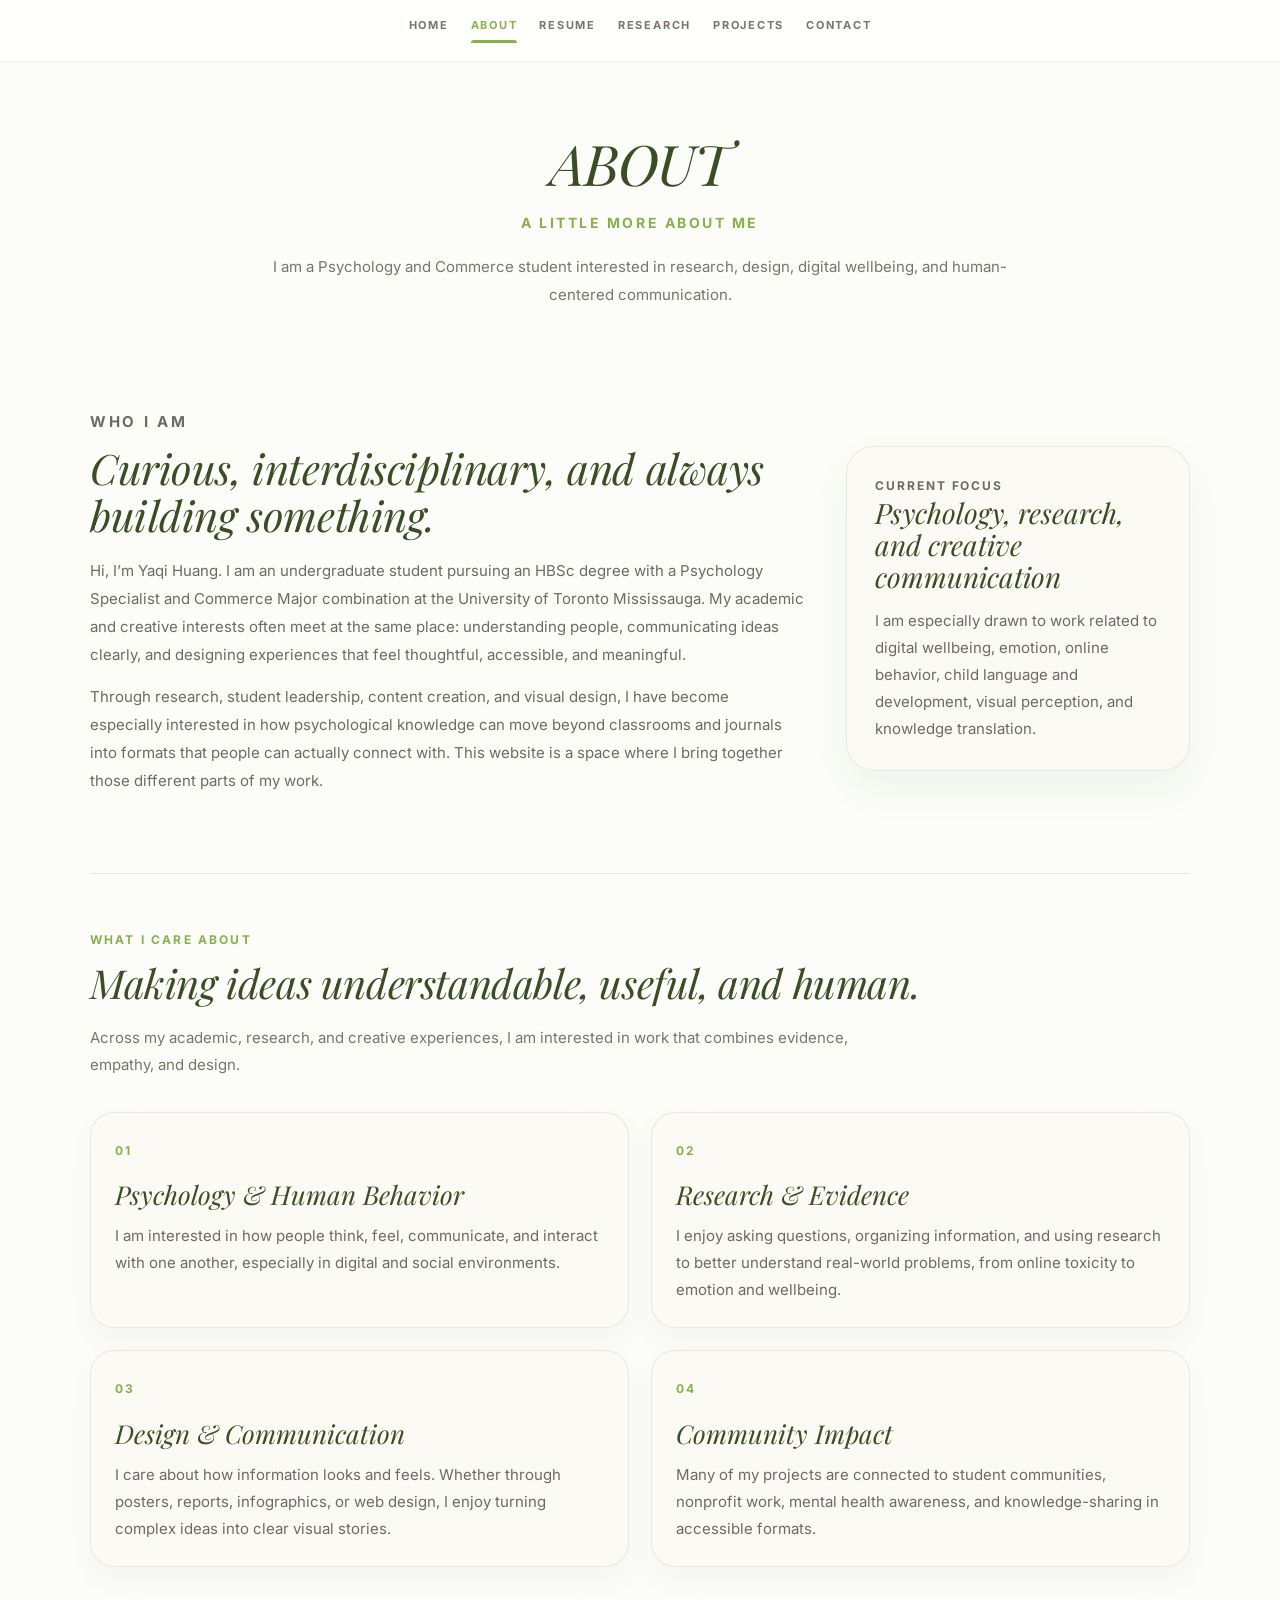
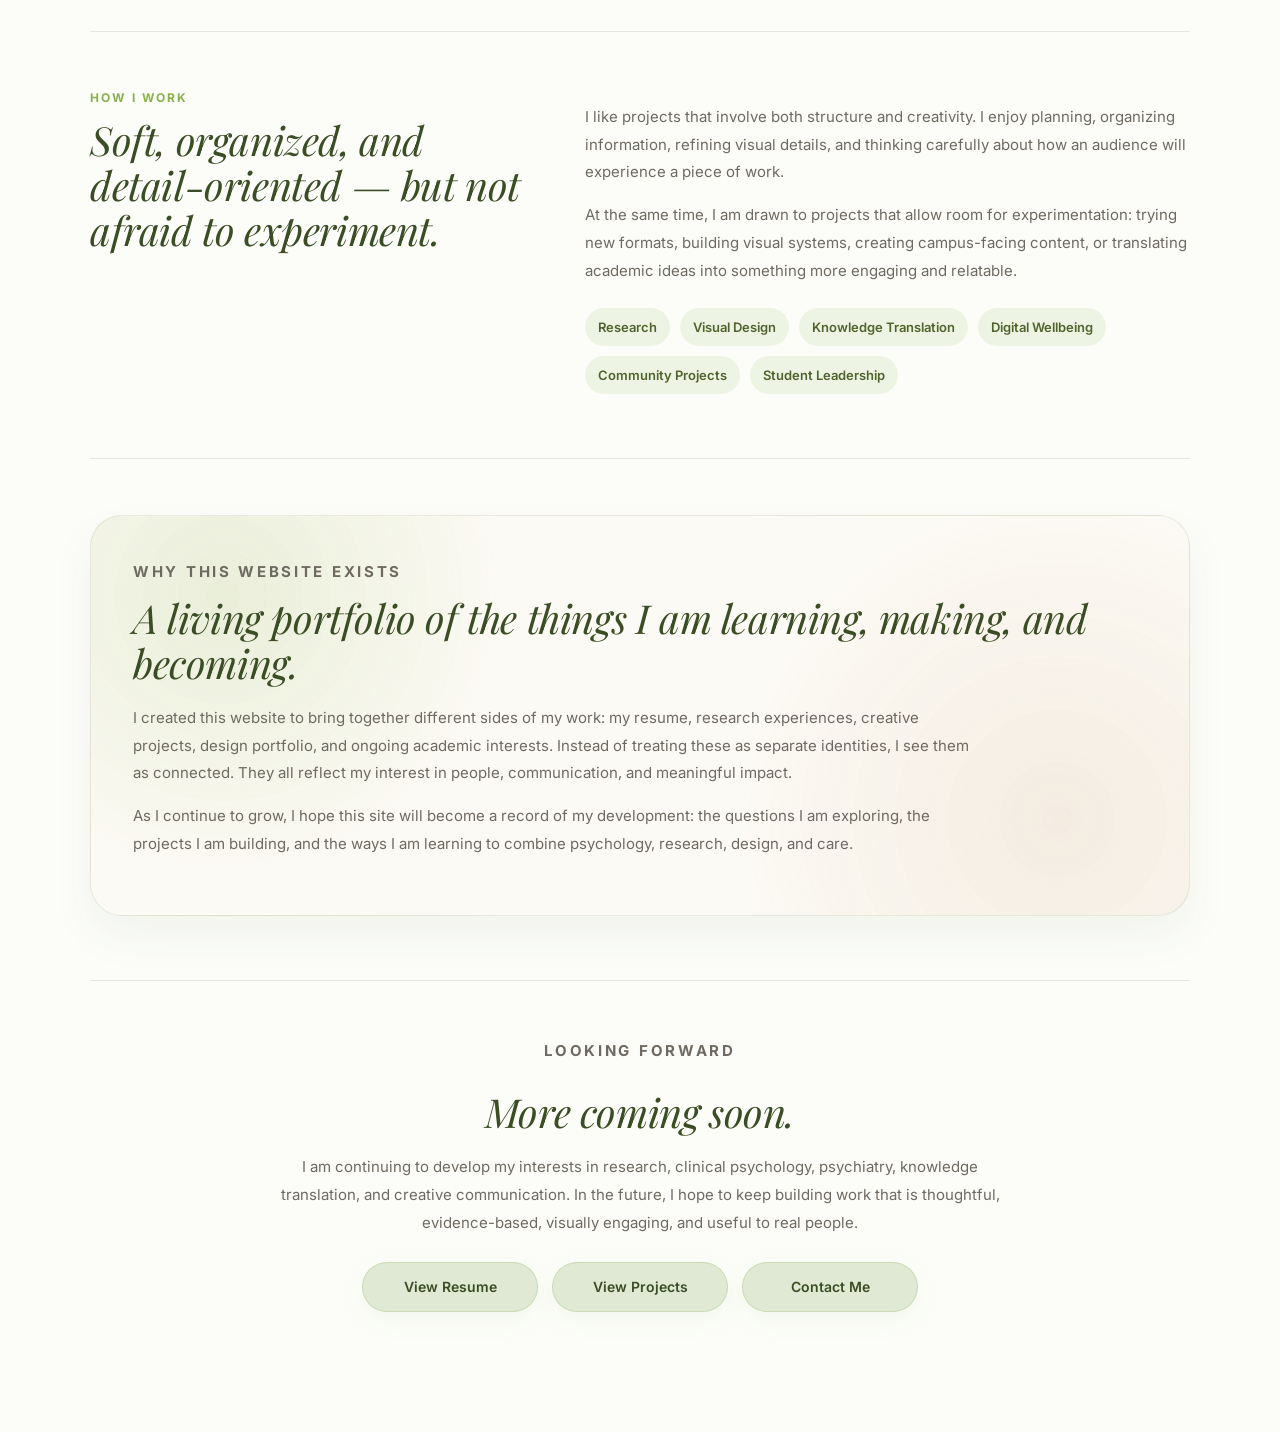
==== commit d7dfd32c: "update" ====
--- a/About/index.html
+++ b/About/index.html
@@ -25,7 +25,7 @@
 
     <!-- Page header -->
     <header class="about-header">
-        <h1>About</h1>
+        <h1>ABOUT</h1>
 
         <p class="about-name">A Little More About Me</p>
 
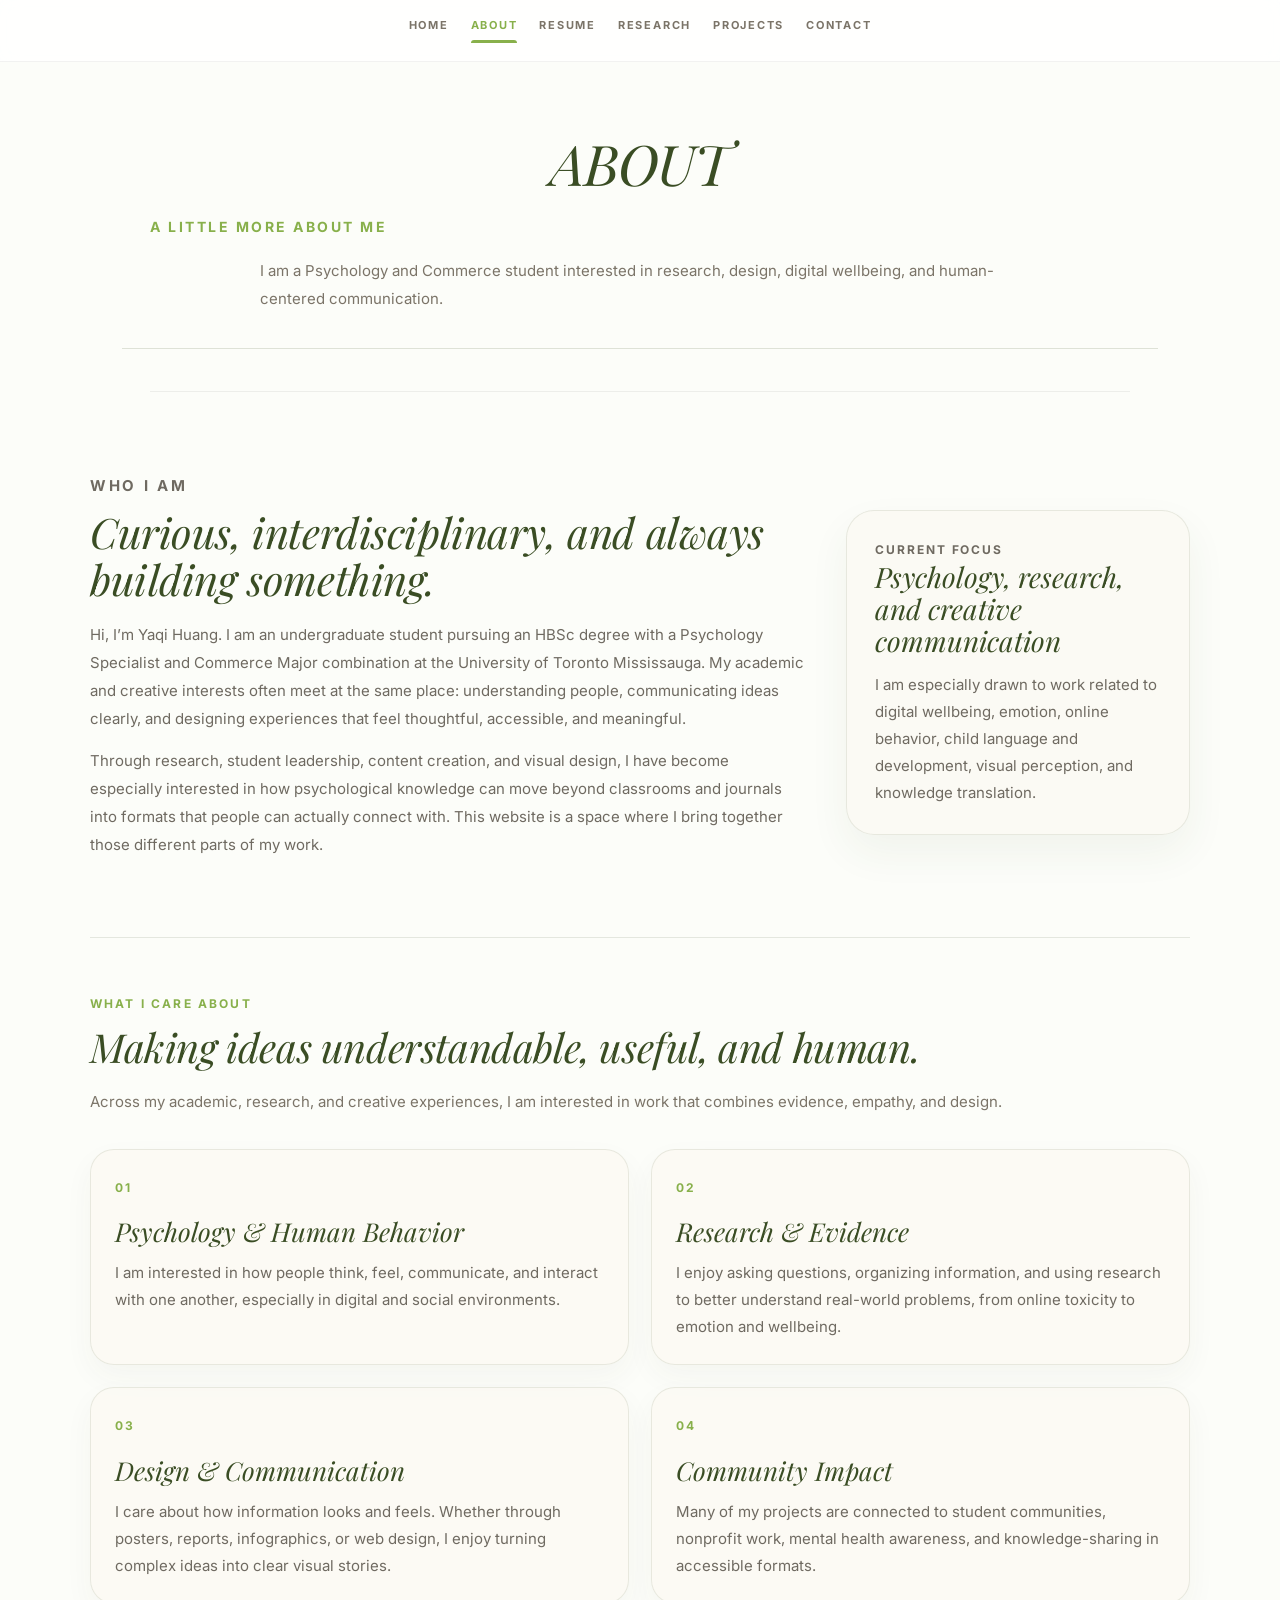
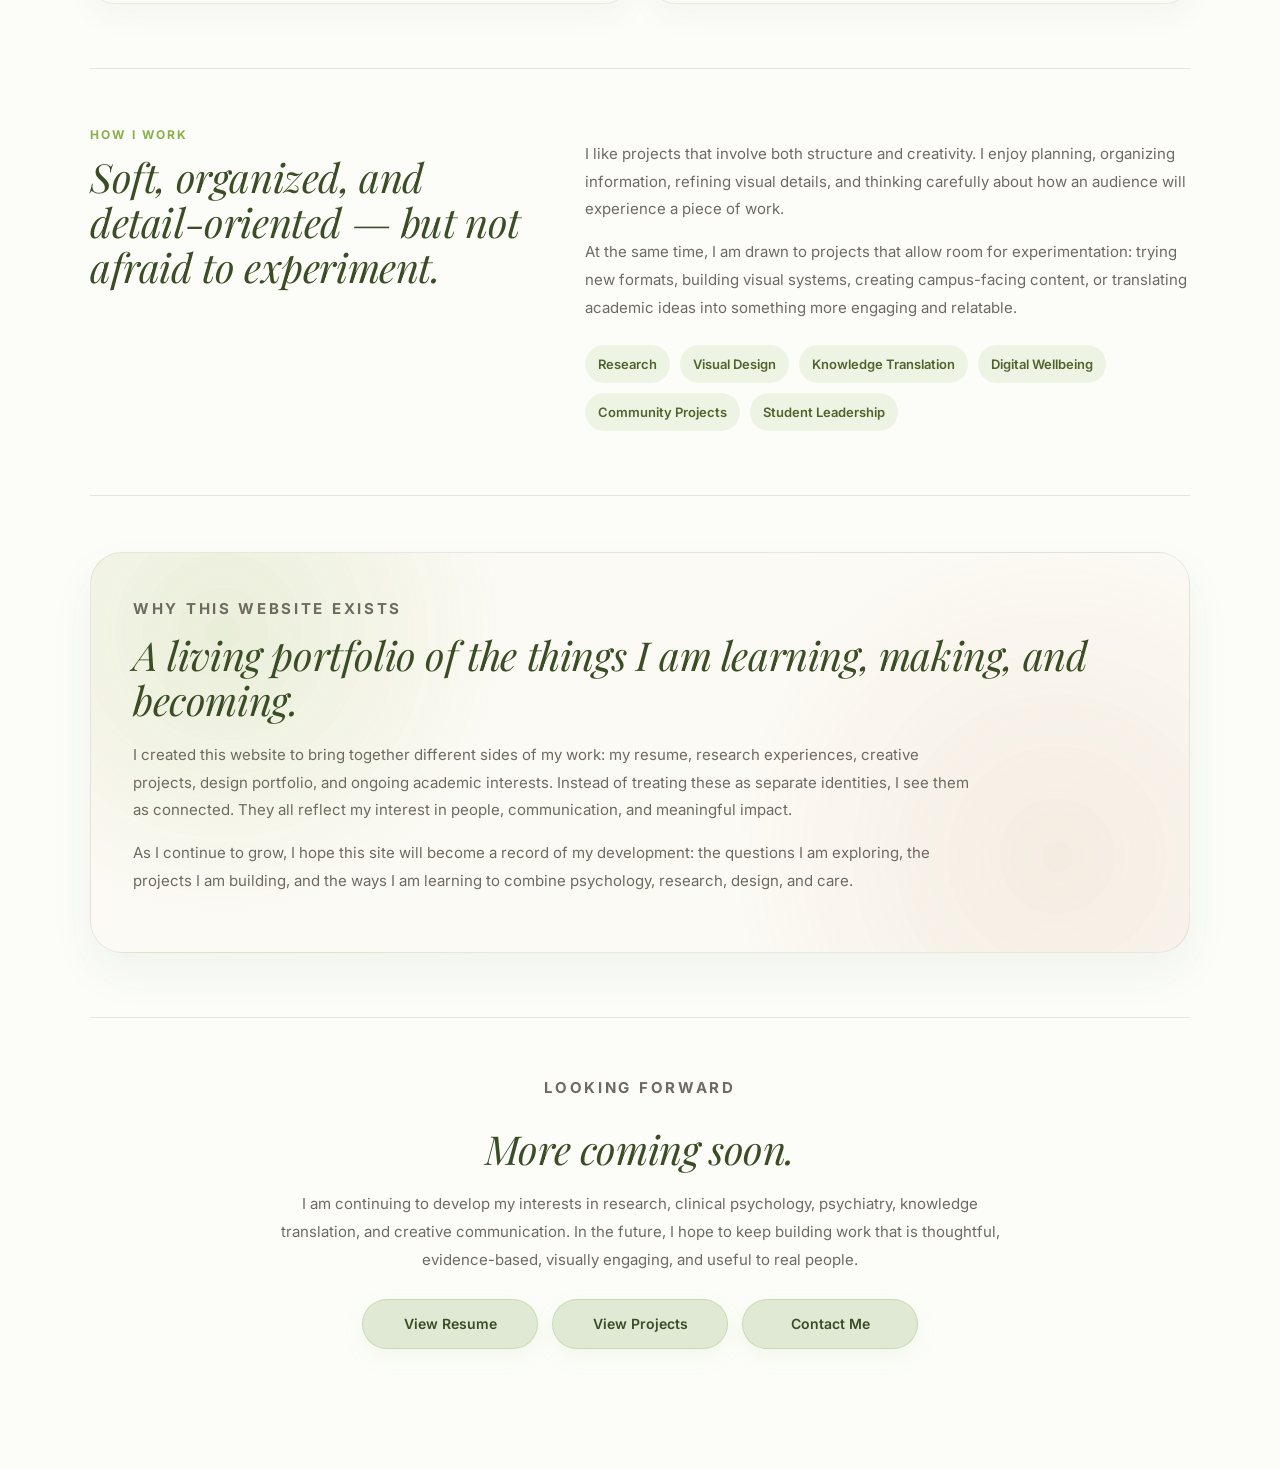
==== commit ac71fc54: "update" ====
--- a/About/index.html
+++ b/About/index.html
@@ -24,7 +24,7 @@
     </div>
 
     <!-- Page header -->
-    <header class="about-header">
+    <header class="page-header">
         <h1>ABOUT</h1>
 
         <p class="about-name">A Little More About Me</p>
@@ -34,6 +34,8 @@
             digital wellbeing, and human-centered communication.
         </p>
     </header>
+
+    <div class="resume-divider"></div>
 
     <main class="about-page">
 
--- a/style.css
+++ b/style.css
@@ -54,6 +54,46 @@
     font-weight: 700;
     background-color: #d7e3cf;
 }
+
+/* =========================
+   Shared Page Header
+========================= */
+
+.page-header {
+    max-width: 980px;
+    margin: 72px auto 42px auto;
+    padding: 0 28px 34px;
+    border-bottom: 1px solid rgba(116, 129, 91, 0.22);
+}
+
+.page-kicker {
+    margin: 0 0 16px 0;
+    font-size: 14px;
+    font-weight: 700;
+    letter-spacing: 0.18em;
+    text-transform: uppercase;
+    color: #88b04b;
+}
+
+.page-header h1 {
+    margin: 0 0 22px 0;
+    font-family: "Playfair Display", serif;
+    font-style: italic;
+    font-weight: 400;
+    letter-spacing: -0.02em;
+    font-size: 56px;
+    line-height: 1.05;
+    color: #3a4d24;
+}
+
+.page-subtitle {
+    max-width: 760px;
+    margin: 0;
+    font-size: 15px;
+    line-height: 1.9;
+    color: #7b7468;
+}
+
 
 /* Main title */
 h1 {
@@ -3793,7 +3833,7 @@
 }
 
 .section-description {
-    max-width: 760px;
+    max-width: 1000px;
     margin: 0;
     color: #7b7468;
     line-height: 1.8;
@@ -3986,252 +4026,6 @@
     align-self: flex-start;
 }
 
-/* timeline */
-.research-journey-section {
-    position: relative;
-}
-
-.journey-timeline {
-    position: relative;
-    max-width: 980px;
-    margin: 10px auto 0 auto;
-    padding: 20px 0 20px 0;
-}
-
-.journey-timeline::before {
-    content: "";
-    position: absolute;
-    left: 50%;
-    top: 0;
-    width: 3px;
-    height: calc(100% - 110px);
-    background: linear-gradient(to bottom, #dbe6c8, #b6c89a, #dbe6c8);
-    transform: translateX(-50%);
-    border-radius: 999px;
-}
-
-.journey-item {
-    position: relative;
-    width: 50%;
-    margin-bottom: 34px;
-}
-
-.journey-item.left {
-    left: 0;
-    padding-right: 48px;
-}
-
-.journey-item.right {
-    left: 50%;
-    padding-left: 48px;
-}
-
-.journey-dot {
-    position: absolute;
-    top: 28px;
-    width: 18px;
-    height: 18px;
-    background: #88b04b;
-    border: 4px solid #f6f1e8;
-    border-radius: 50%;
-    z-index: 2;
-    box-shadow: 0 0 0 3px rgba(136, 176, 75, 0.15);
-}
-
-.journey-item.left .journey-dot {
-    right: -9px;
-}
-
-.journey-item.right .journey-dot {
-    left: -9px;
-}
-
-.journey-card {
-    background: #fbf9f3;
-    border: 1px solid rgba(58, 77, 36, 0.08);
-    border-radius: 22px;
-    padding: 22px 22px 20px 22px;
-    box-shadow: 0 12px 28px rgba(58, 77, 36, 0.04);
-}
-
-.journey-date {
-    margin: 0 0 10px 0;
-    font-size: 12px;
-    font-weight: 700;
-    letter-spacing: 0.16em;
-    text-transform: uppercase;
-    color: #88b04b;
-}
-
-.journey-card h3 {
-    margin: 0 0 10px 0;
-    font-family: 'Playfair Display', serif;
-    font-style: italic;
-    font-weight: 400;
-    font-size: 25px;
-    line-height: 1.15;
-    color: #3a4d24;
-}
-
-.journey-card p {
-    margin: 0;
-    color: #6f6a61;
-    line-height: 1.8;
-}
-
-.journey-end {
-    position: relative;
-    width: 100%;
-    text-align: center;
-    padding-top: 14px;
-}
-
-.journey-arrow {
-    width: 0;
-    height: 0;
-    border-left: 14px solid transparent;
-    border-right: 14px solid transparent;
-    border-top: 24px solid #88b04b;
-    margin: 0 auto 18px auto;
-}
-
-.journey-end p {
-    margin: 0;
-    color: #6f6a61;
-    font-size: 15px;
-    line-height: 1.8;
-    font-style: italic;
-}
-
-/* interests */
-.research-interest-grid {
-    display: grid;
-    grid-template-columns: repeat(2, minmax(0, 1fr));
-    gap: 22px;
-    margin-bottom: 26px;
-}
-
-.interest-card {
-    background: #fbf9f3;
-    border: 1px solid rgba(58, 77, 36, 0.08);
-    border-radius: 22px;
-    padding: 24px;
-}
-
-.interest-card h3 {
-    margin: 0 0 12px 0;
-    font-family: 'Playfair Display', serif;
-    font-style: italic;
-    font-weight: 400;
-    font-size: 25px;
-    color: #3a4d24;
-}
-
-.interest-card p {
-    margin: 0;
-    color: #6f6a61;
-    line-height: 1.8;
-}
-
-.research-skill-tags {
-    display: flex;
-    flex-wrap: wrap;
-    gap: 10px;
-}
-
-/* CTA */
-.research-cta-section {
-    text-align: center;
-    padding-top: 54px;
-}
-
-.research-cta-section h2 {
-    margin: 0 0 16px 0;
-    font-family: 'Playfair Display', serif;
-    font-style: italic;
-    font-weight: 400;
-    font-size: 40px;
-    color: #3a4d24;
-}
-
-.research-cta-section p {
-    max-width: 680px;
-    margin: 0 auto 24px auto;
-    color: #6f6a61;
-    line-height: 1.85;
-}
-
-.research-cta-buttons {
-    display: flex;
-    justify-content: center;
-    gap: 14px;
-    flex-wrap: wrap;
-}
-
-/* responsive */
-@media (max-width: 950px) {
-    .research-output-card,
-    .research-writing-grid,
-    .research-interest-grid {
-        grid-template-columns: 1fr;
-    }
-}
-
-@media (max-width: 860px) {
-    .journey-timeline::before {
-        left: 16px;
-        transform: none;
-    }
-
-    .journey-item {
-        width: 100%;
-        left: 0 !important;
-        padding-left: 48px !important;
-        padding-right: 0 !important;
-    }
-
-    .journey-item.left .journey-dot,
-    .journey-item.right .journey-dot {
-        left: 7px;
-        right: auto;
-    }
-}
-
-@media (max-width: 640px) {
-    .research-header {
-        margin-top: 70px;
-    }
-
-    .research-header h1 {
-        font-size: 44px;
-    }
-
-    .research-section-heading h2,
-    .research-cta-section h2 {
-        font-size: 32px;
-    }
-
-    .research-subsection-heading h2 {
-        font-size: 28px;
-    }
-
-    .research-output-content h3,
-    .journey-card h3,
-    .interest-card h3 {
-        font-size: 22px;
-    }
-
-    .research-page {
-        padding-left: 20px;
-        padding-right: 20px;
-    }
-}
-
-
-
-
-
-
 
 /* =========================
    RESEARCH PAGE REFINEMENT
@@ -4339,7 +4133,7 @@
 }
 
 .section-description {
-    max-width: 760px;
+    max-width: 1000px;
     margin: 0;
     color: #7b7468;
     line-height: 1.8;
@@ -4440,115 +4234,6 @@
     box-shadow: 0 12px 30px rgba(58, 77, 36, 0.045);
 }
 
-/* =========================
-   CURVED RESEARCH TIMELINE
-========================= */
-
-.research-journey-section {
-    position: relative;
-}
-
-/* Timeline container */
-.journey-timeline {
-    position: relative;
-    max-width: 980px;
-    margin: 18px auto 0 auto;
-    padding: 34px 0 40px 0;
-}
-
-/* Turn off old straight vertical line */
-.journey-timeline::before {
-    display: none;
-}
-
-/* Curved S-shaped line */
-.journey-curve {
-    position: absolute;
-    top: 20px;
-    left: 50%;
-    width: 150px;
-    height: calc(100% - 120px);
-    transform: translateX(-50%);
-    overflow: visible;
-    z-index: 0;
-    pointer-events: none;
-}
-
-.journey-curve path {
-    fill: none;
-    stroke: rgba(136, 176, 75, 0.45);
-    stroke-width: 3;
-    stroke-linecap: round;
-}
-
-/* Timeline items sit above curve */
-.journey-item {
-    position: relative;
-    width: 50%;
-    margin-bottom: 40px;
-    z-index: 2;
-}
-
-.journey-item.left {
-    left: 0;
-    padding-right: 72px;
-}
-
-.journey-item.right {
-    left: 50%;
-    padding-left: 72px;
-}
-
-/* Dots */
-.journey-dot {
-    position: absolute;
-    top: 30px;
-    width: 17px;
-    height: 17px;
-    background: #88b04b;
-    border: 4px solid #f6f1e8;
-    border-radius: 50%;
-    z-index: 3;
-    box-shadow: 0 0 0 6px rgba(136, 176, 75, 0.13);
-}
-
-.journey-item.left .journey-dot {
-    right: -8px;
-}
-
-.journey-item.right .journey-dot {
-    left: -8px;
-}
-
-/* Timeline cards */
-.journey-card {
-    background: rgba(251, 249, 243, 0.82);
-    border: 1px solid rgba(58, 77, 36, 0.1);
-    border-radius: 24px;
-    padding: 23px 24px 22px 24px;
-    box-shadow: 0 16px 38px rgba(58, 77, 36, 0.06);
-    backdrop-filter: blur(8px);
-}
-
-.journey-card h3 {
-    margin: 0 0 10px 0;
-    font-family: 'Playfair Display', serif;
-    font-style: italic;
-    font-weight: 400;
-    font-size: 25px;
-    line-height: 1.15;
-    color: #3a4d24;
-}
-
-.journey-card p {
-    margin: 0;
-    color: #6f6a61;
-    line-height: 1.8;
-}
-
-.journey-date {
-    margin: 0 0 10px 0;
-}
 
 /* Ending arrow */
 .journey-end {
@@ -4639,26 +4324,6 @@
     }
 }
 
-@media (max-width: 860px) {
-    .journey-curve {
-        left: 16px;
-        width: 90px;
-        transform: none;
-    }
-
-    .journey-item {
-        width: 100%;
-        left: 0 !important;
-        padding-left: 54px !important;
-        padding-right: 0 !important;
-    }
-
-    .journey-item.left .journey-dot,
-    .journey-item.right .journey-dot {
-        left: 7px;
-        right: auto;
-    }
-}
 
 @media (max-width: 640px) {
     .research-header {
@@ -4975,4 +4640,308 @@
         padding: 28px;
         border-radius: 26px;
     }
+}
+
+
+
+
+
+
+/* Home page about preview image frame */
+.about-preview-visual {
+    width: 100%;
+    max-width: 420px;
+    aspect-ratio: 4 / 3;
+    border-radius: 28px;
+    overflow: hidden;
+}
+
+/* The actual image inside the frame */
+.about-preview-visual img {
+    width: 100%;
+    height: 100%;
+    object-fit: cover;
+    display: block;
+}
+
+
+
+
+
+
+
+
+
+
+
+
+
+/* =========================
+   Research Journey Timeline
+========================= */
+
+.research-journey-section {
+    padding: 4.5rem 0 5rem;
+    position: relative;
+}
+
+.research-journey-section .section-intro {
+    width: min(980px, 82%);
+    margin: 0 auto 3.8rem;
+    text-align: center;
+}
+
+.research-journey-section .section-label {
+    margin-bottom: 1rem;
+    font-size: 0.82rem;
+    letter-spacing: 0.18em;
+    text-transform: uppercase;
+    font-weight: 700;
+    color: #7faa43;
+}
+
+.research-journey-section .section-intro h2 {
+    margin: 0 auto 1rem;
+    max-width: 760px;
+    font-family: "Playfair Display", serif;
+    font-size: clamp(2.4rem, 4vw, 4rem);
+    font-style: italic;
+    font-weight: 500;
+    line-height: 1.05;
+    color: #3f5b2c;
+}
+
+.research-journey-section .section-intro p:last-child {
+    max-width: 680px;
+    margin: 0 auto;
+    font-size: 1.05rem;
+    line-height: 1.8;
+    color: #706b63;
+}
+
+/* Timeline container */
+.journey-timeline {
+    position: relative;
+    width: min(1120px, 88%);
+    margin: 0 auto;
+    display: grid;
+    row-gap: 2.7rem;
+}
+
+/* Each event row */
+.journey-row {
+    position: relative;
+    z-index: 2;
+    display: grid;
+    grid-template-columns: minmax(0, 1fr) 110px minmax(0, 1fr);
+    align-items: center;
+    min-height: 190px;
+}
+
+/* Background curve */
+.journey-line {
+    position: absolute;
+    top: 3rem;
+    bottom: 4.8rem;
+    left: 50%;
+    width: 110px;
+    transform: translateX(-50%);
+    z-index: 1;
+    pointer-events: none;
+}
+
+.journey-curve {
+    display: block;
+    width: 100%;
+    height: 100%;
+}
+
+.journey-curve path {
+    fill: none;
+    stroke: #bfd79b;
+    stroke-width: 4;
+    stroke-linecap: round;
+}
+
+/* Dot */
+.journey-dot {
+    grid-column: 2;
+    justify-self: center;
+    width: 17px;
+    height: 17px;
+    border-radius: 50%;
+    background: #82ad3e;
+    position: relative;
+    z-index: 5;
+    box-shadow: 0 0 0 11px rgba(191, 215, 155, 0.28);
+}
+
+/* Cards */
+.journey-card {
+    width: min(100%, 490px);
+    padding: 1.65rem 1.75rem 1.6rem;
+    background: rgba(255, 254, 250, 0.84);
+    border: 1px solid rgba(214, 208, 194, 0.82);
+    border-radius: 26px;
+    box-shadow: 0 22px 55px rgba(70, 85, 55, 0.07);
+    backdrop-filter: blur(8px);
+}
+
+.journey-left .journey-card {
+    grid-column: 1;
+    justify-self: start;
+}
+
+.journey-right .journey-card {
+    grid-column: 3;
+    justify-self: end;
+}
+
+.journey-spacer {
+    min-height: 1px;
+}
+
+.journey-date {
+    margin: 0 0 0.55rem;
+    font-size: 0.76rem;
+    letter-spacing: 0.16em;
+    text-transform: uppercase;
+    font-weight: 700;
+    color: #80796f;
+}
+
+.journey-card h3 {
+    margin: 0 0 0.75rem;
+    font-family: "Playfair Display", serif;
+    font-size: clamp(1.55rem, 2.3vw, 2.05rem);
+    font-style: italic;
+    font-weight: 500;
+    line-height: 1.08;
+    color: #3f5b2c;
+}
+
+.journey-card p {
+    margin: 0;
+    font-size: 1.02rem;
+    line-height: 1.75;
+    color: #6c675f;
+}
+
+.journey-card em {
+    font-style: italic;
+    color: #6f695f;
+}
+
+.journey-coming-soon-card {
+    background: linear-gradient(
+        135deg,
+        rgba(255, 254, 250, 0.92),
+        rgba(244, 249, 235, 0.9)
+    );
+}
+
+/* Arrow at the end of curve */
+.journey-arrow {
+    position: relative;
+    z-index: 4;
+    width: 0;
+    height: 0;
+    margin: -0.35rem auto 0;
+    border-left: 14px solid transparent;
+    border-right: 14px solid transparent;
+    border-top: 24px solid #82ad3e;
+}
+
+/* Ending sentence */
+.journey-ending {
+    max-width: 720px;
+    margin: 2.4rem auto 0;
+    text-align: center;
+    font-family: "Playfair Display", serif;
+    font-size: clamp(1.45rem, 2vw, 2rem);
+    font-style: italic;
+    line-height: 1.5;
+    color: #5f7048;
+}
+
+.journey-ending::before,
+.journey-ending::after {
+    content: "";
+    display: block;
+    width: 68px;
+    height: 1px;
+    margin: 0 auto 1.2rem;
+    background: rgba(130, 173, 62, 0.35);
+}
+
+.journey-ending::after {
+    margin: 1.2rem auto 0;
+}
+
+/* Responsive */
+@media (max-width: 850px) {
+    .journey-timeline {
+        width: min(92%, 620px);
+        row-gap: 2rem;
+    }
+
+    .journey-row {
+        grid-template-columns: 42px minmax(0, 1fr);
+        min-height: auto;
+        column-gap: 1.2rem;
+        align-items: start;
+    }
+
+    .journey-left .journey-card,
+    .journey-right .journey-card {
+        grid-column: 2;
+        justify-self: stretch;
+    }
+
+    .journey-dot {
+        grid-column: 1;
+        margin-top: 2rem;
+    }
+
+    .journey-line {
+        left: 21px;
+        transform: none;
+        width: 42px;
+        top: 2rem;
+        bottom: 4.5rem;
+    }
+
+    .journey-curve path {
+        stroke-width: 3.5;
+    }
+
+    .journey-spacer {
+        display: none;
+    }
+
+    .journey-arrow {
+        margin-left: 7px;
+        margin-right: auto;
+    }
+
+    .research-journey-section .section-intro {
+        width: min(90%, 620px);
+        text-align: left;
+    }
+
+    .research-journey-section .section-intro h2,
+    .research-journey-section .section-intro p:last-child {
+        margin-left: 0;
+        margin-right: 0;
+    }
+
+    .journey-ending {
+        width: min(88%, 620px);
+        text-align: left;
+    }
+
+    .journey-ending::before,
+    .journey-ending::after {
+        margin-left: 0;
+    }
 }
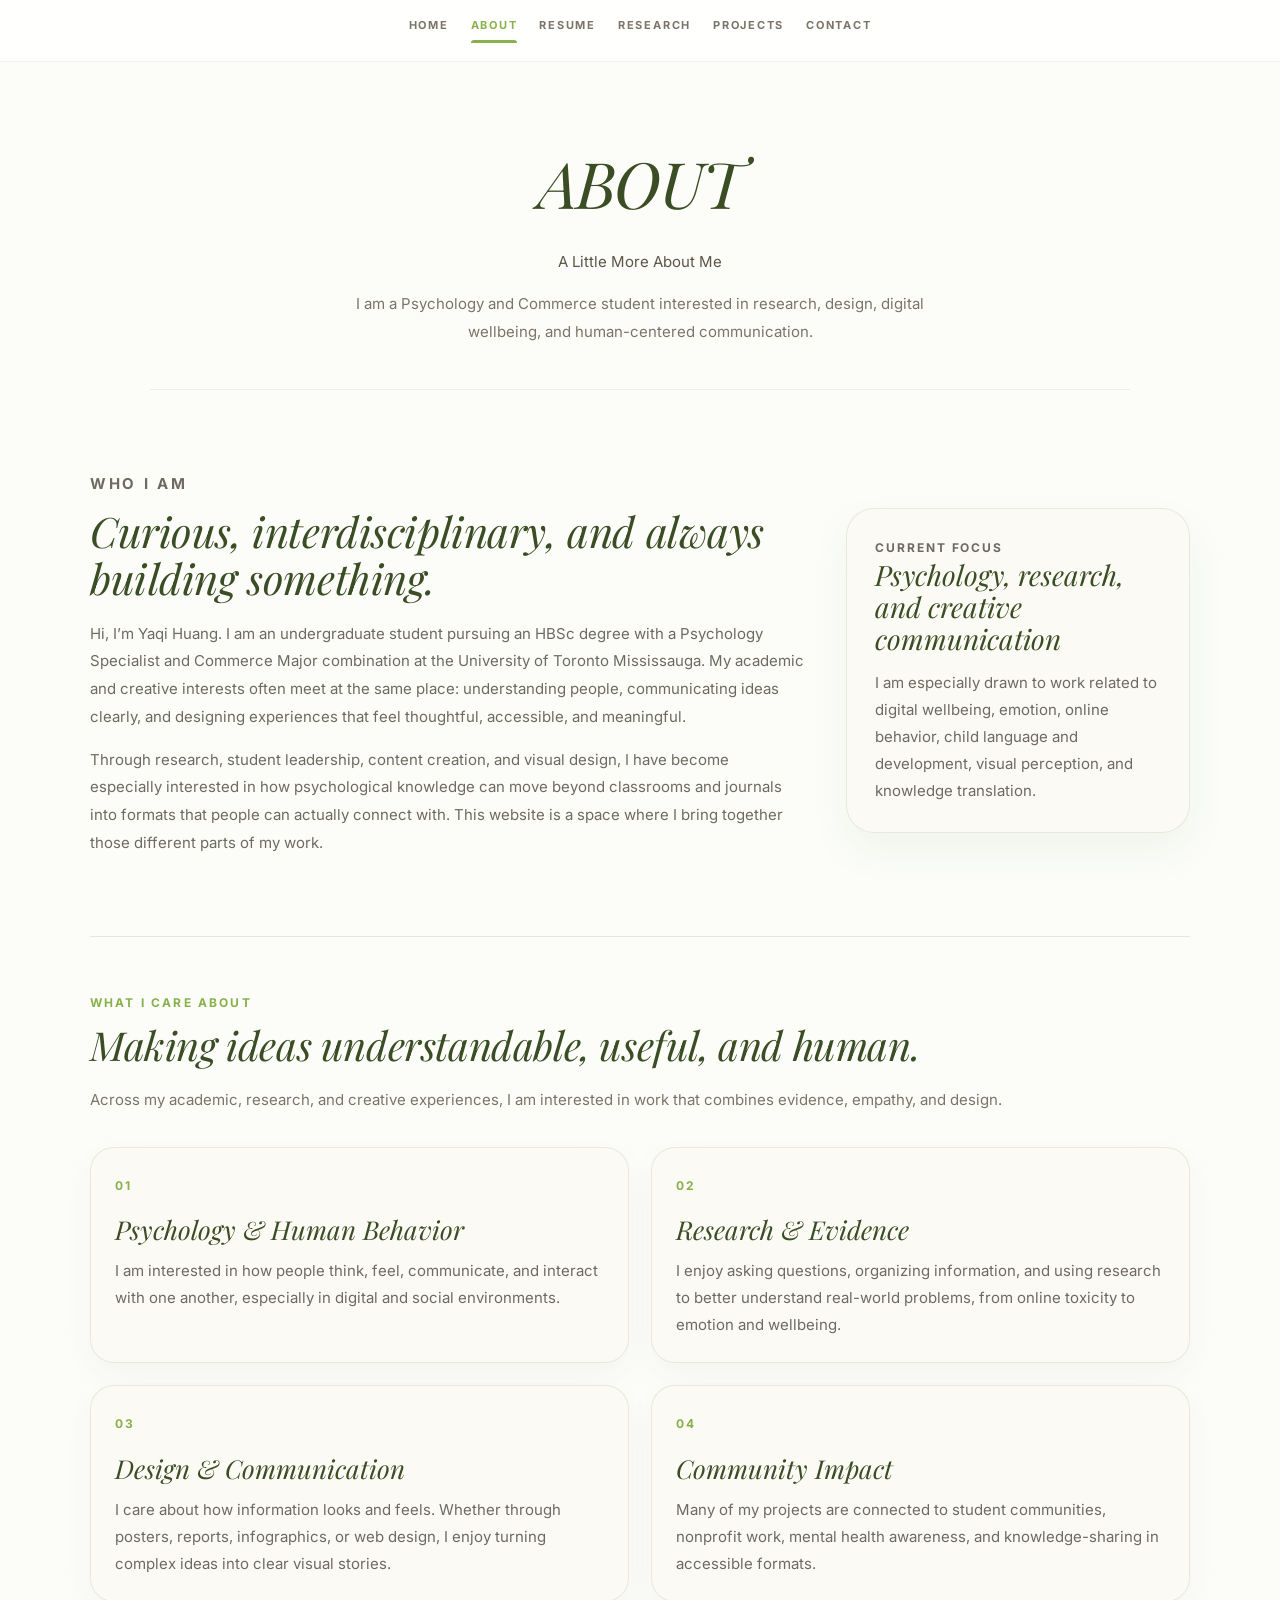
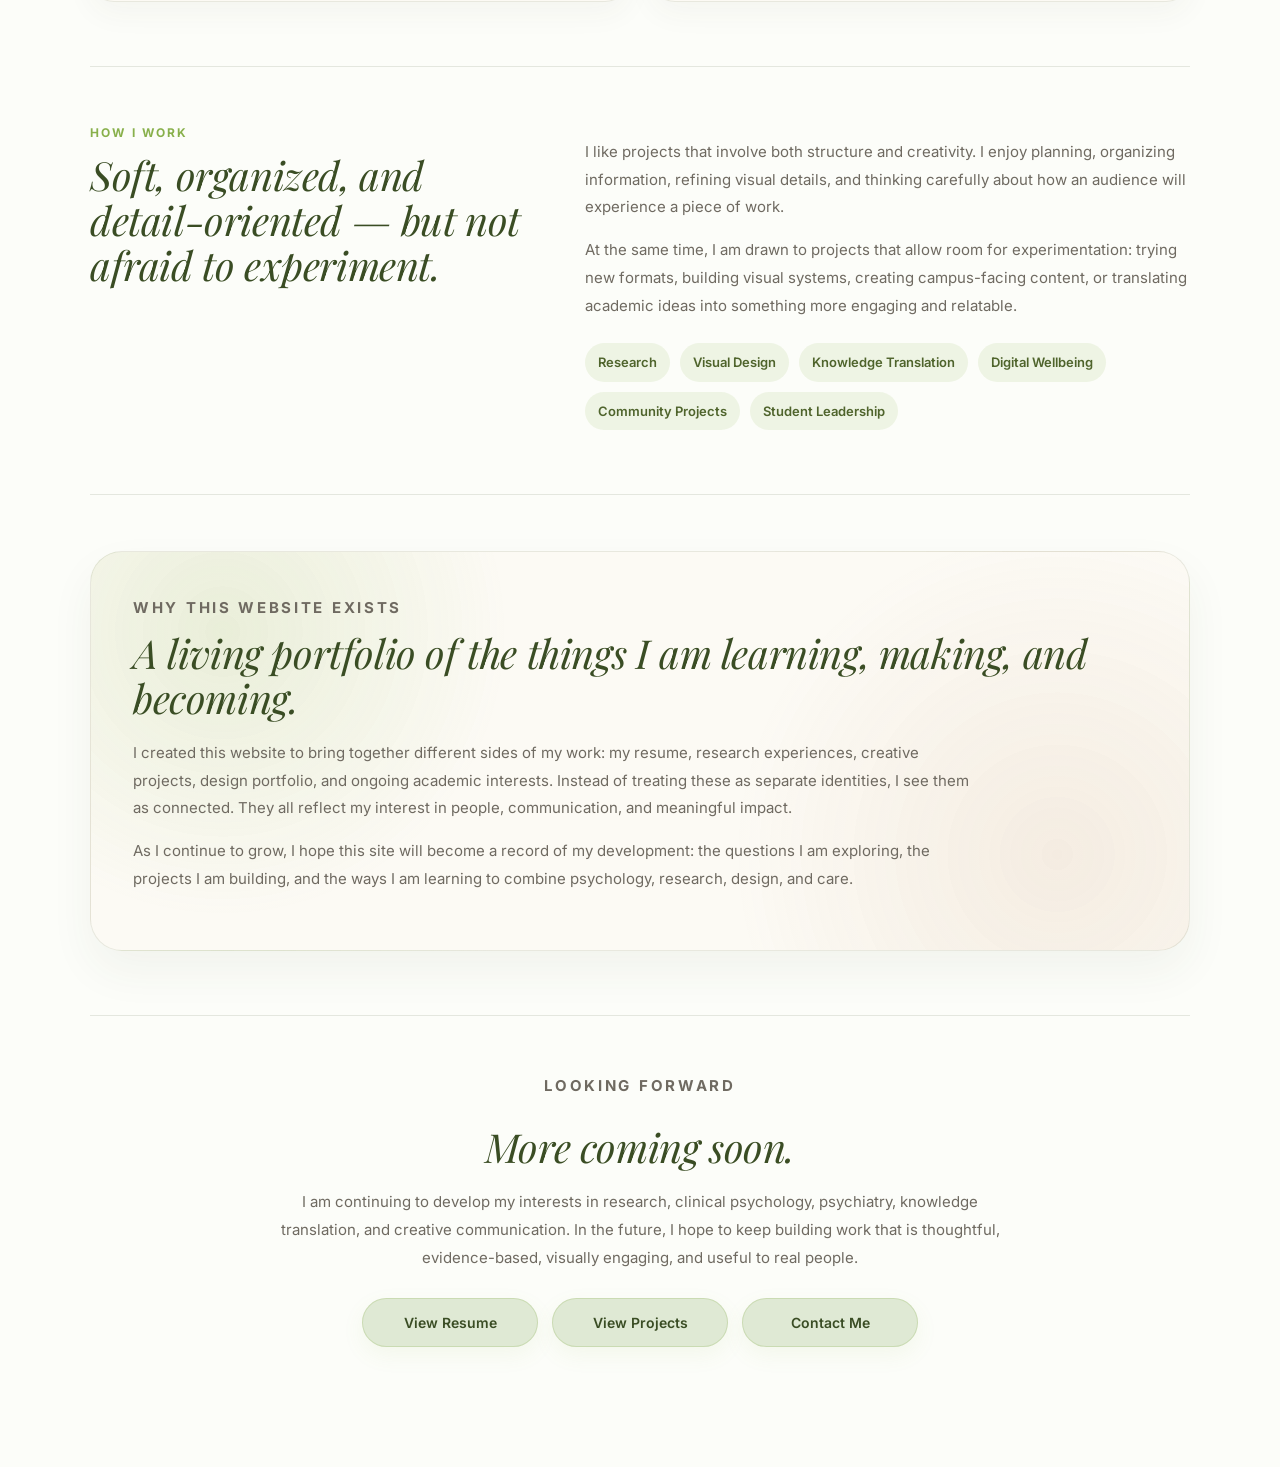
==== commit dddbf7ab: "update" ====
--- a/About/index.html
+++ b/About/index.html
@@ -27,9 +27,9 @@
     <header class="page-header">
         <h1>ABOUT</h1>
 
-        <p class="about-name">A Little More About Me</p>
-
-        <p class="about-intro">
+        <p class="page-name">A Little More About Me</p>
+
+        <p class="page-intro">
             I am a Psychology and Commerce student interested in research, design,
             digital wellbeing, and human-centered communication.
         </p>
--- a/style.css
+++ b/style.css
@@ -53,45 +53,6 @@
     color: #12372a;
     font-weight: 700;
     background-color: #d7e3cf;
-}
-
-/* =========================
-   Shared Page Header
-========================= */
-
-.page-header {
-    max-width: 980px;
-    margin: 72px auto 42px auto;
-    padding: 0 28px 34px;
-    border-bottom: 1px solid rgba(116, 129, 91, 0.22);
-}
-
-.page-kicker {
-    margin: 0 0 16px 0;
-    font-size: 14px;
-    font-weight: 700;
-    letter-spacing: 0.18em;
-    text-transform: uppercase;
-    color: #88b04b;
-}
-
-.page-header h1 {
-    margin: 0 0 22px 0;
-    font-family: "Playfair Display", serif;
-    font-style: italic;
-    font-weight: 400;
-    letter-spacing: -0.02em;
-    font-size: 56px;
-    line-height: 1.05;
-    color: #3a4d24;
-}
-
-.page-subtitle {
-    max-width: 760px;
-    margin: 0;
-    font-size: 15px;
-    line-height: 1.9;
-    color: #7b7468;
 }
 
 
@@ -1811,7 +1772,44 @@
 }
 
 
-
+/* =========================
+   ABOUT & RESEARCH PAGE HEADERS
+========================= */
+.page-header {
+    text-align: center;
+    max-width: 980px;
+    margin: 88px auto 42px auto;
+    padding: 0 28px;
+}
+
+.page-header h1 {
+    text-align: center;
+    margin: 0 0 34px 0;
+    font-family: 'Playfair Display', serif;
+    font-style: italic;
+    font-weight: 400;
+    letter-spacing: -0.025em;
+    font-size: 64px;
+    line-height: 1.02;
+    color: #3a4d24;
+}
+
+.page-label {
+    font-size: 13px;
+    font-weight: 700;
+    letter-spacing: 0.22em;
+    text-transform: uppercase;
+    color: #88b04b;
+    margin: 0 0 18px 0;
+}
+
+.page-intro {
+    max-width: 620px;
+    margin: 0 auto;
+    font-size: 15px;
+    line-height: 1.9;
+    color: #7b7468;
+}
 
 
 
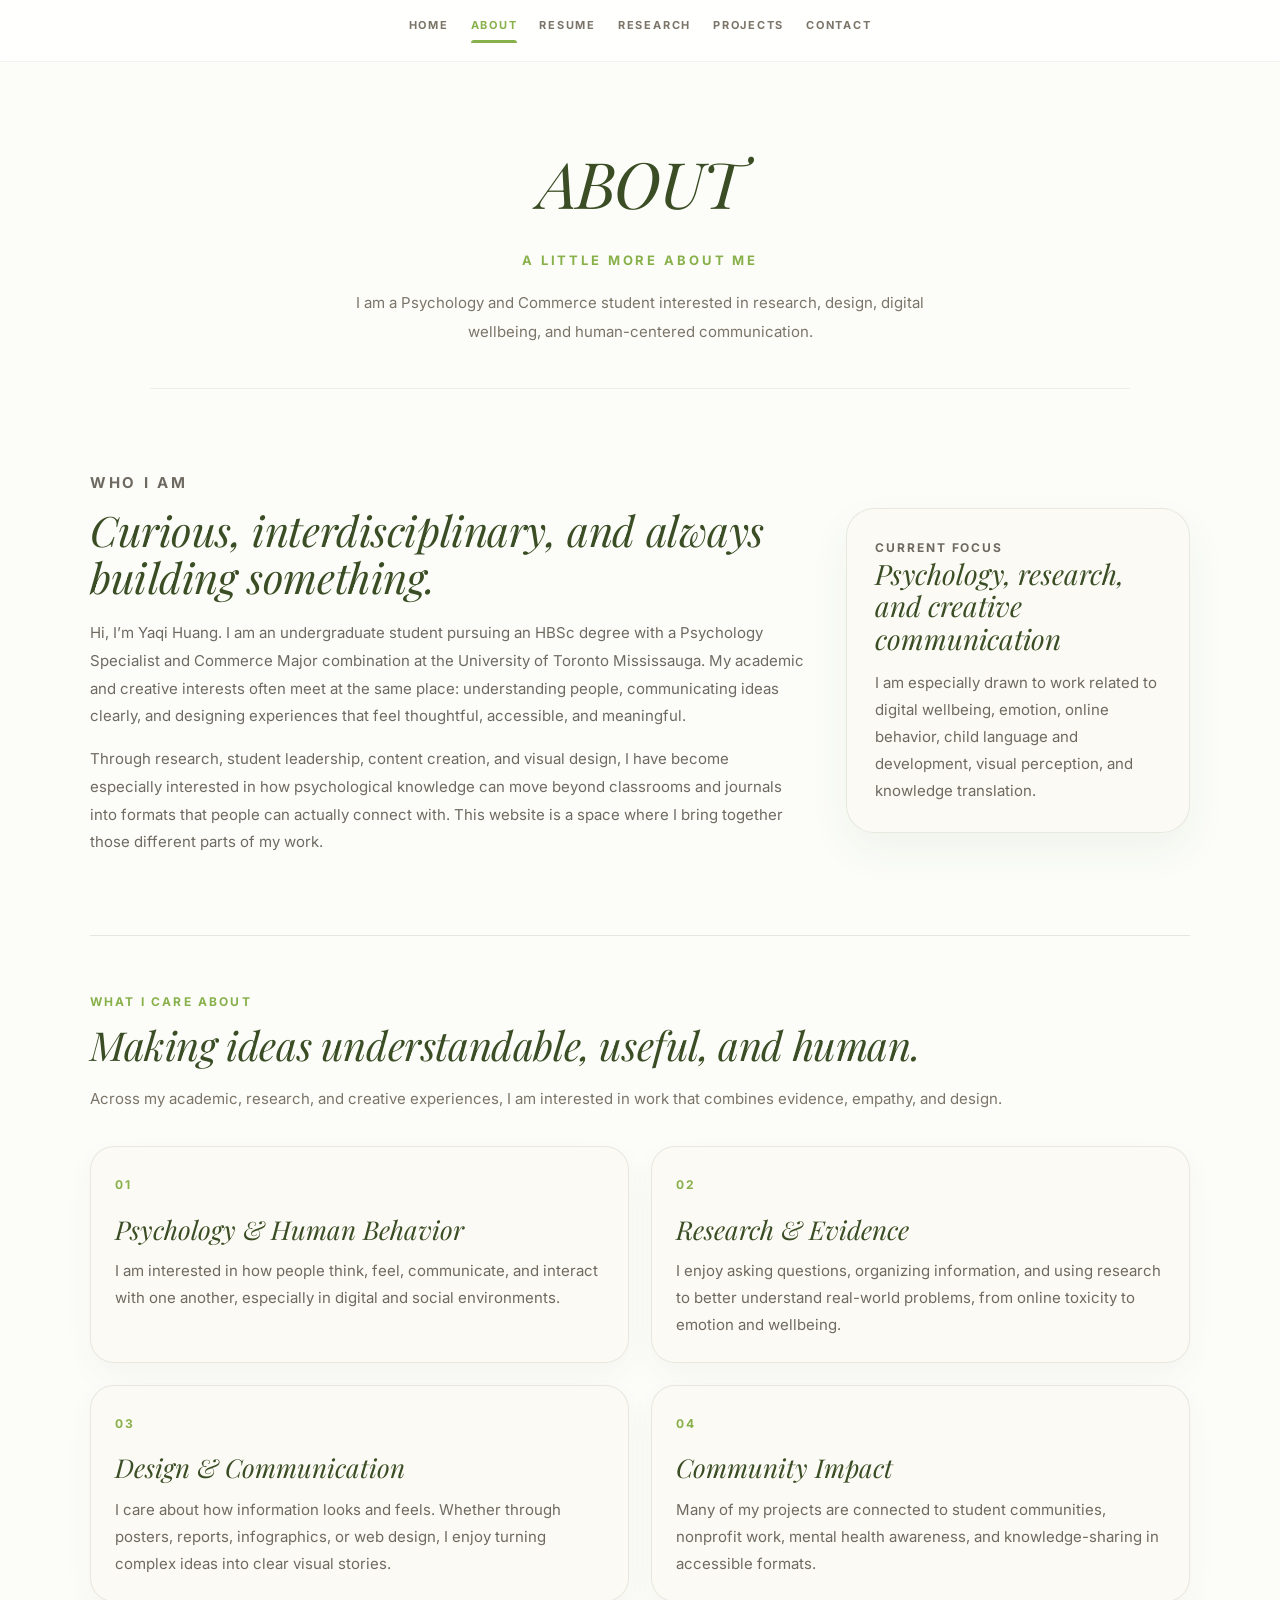
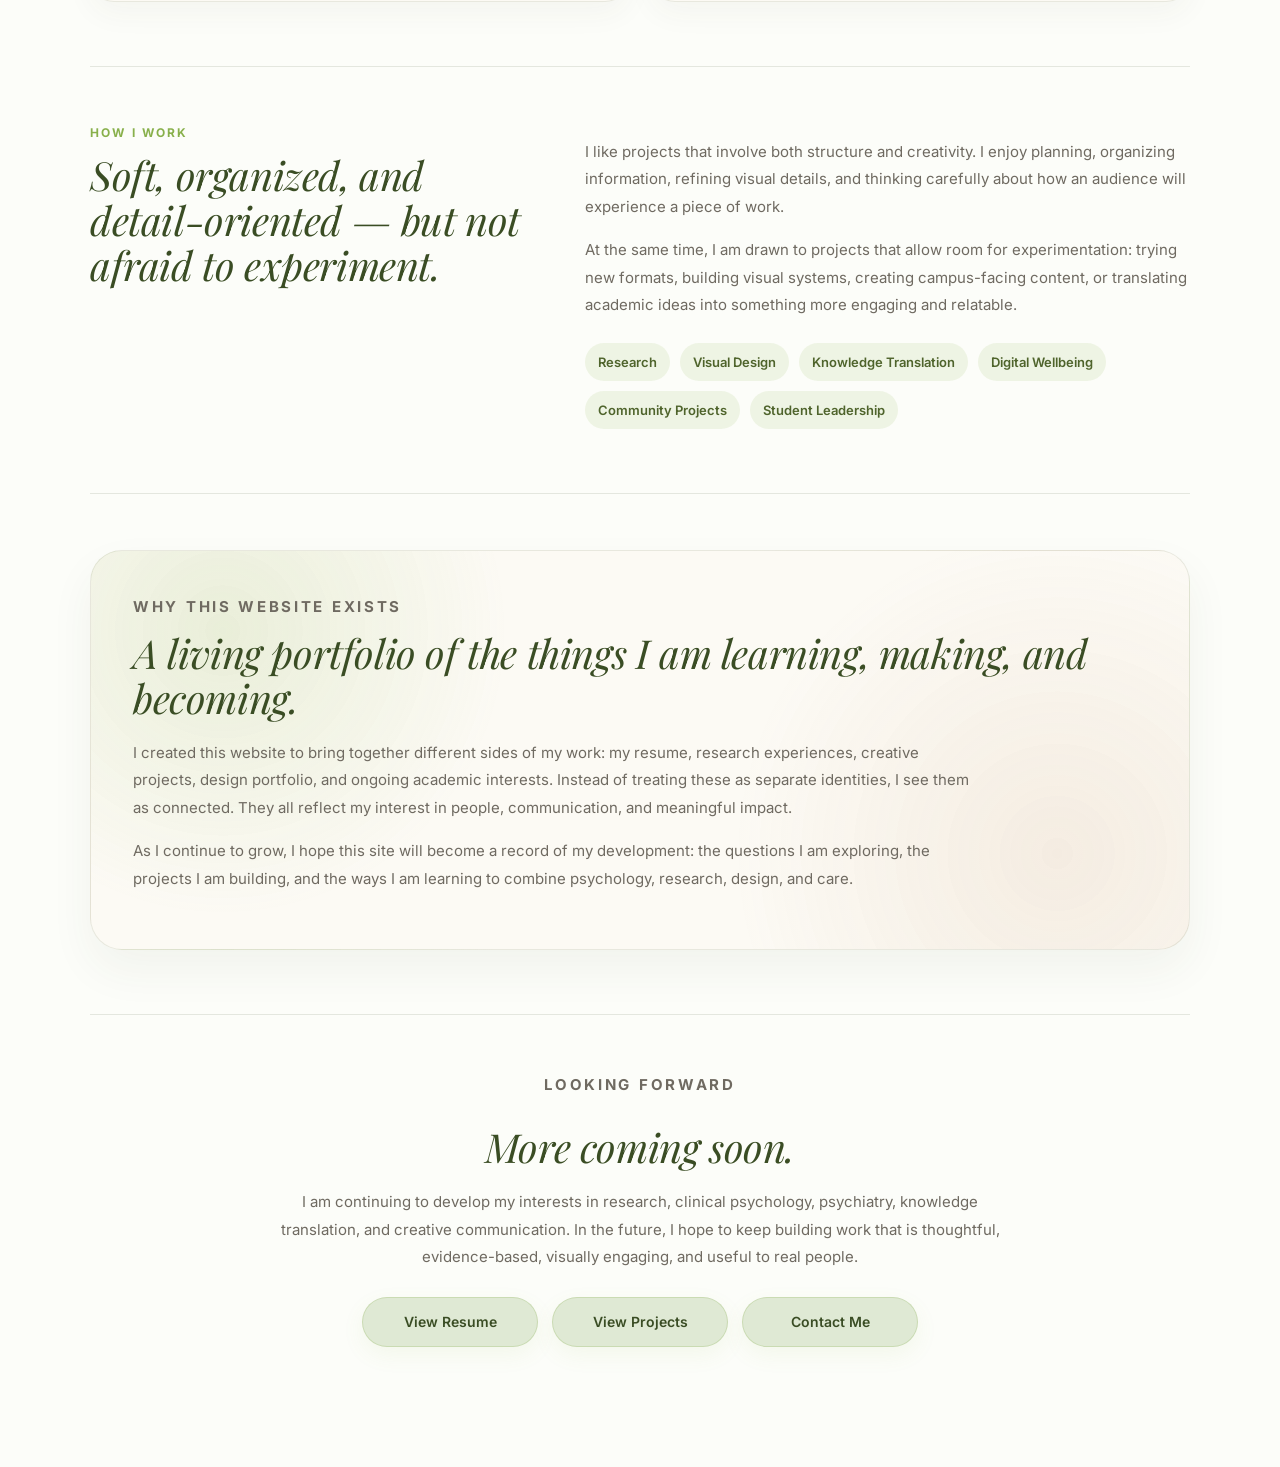
==== commit 2a9ad664: "update" ====
--- a/About/index.html
+++ b/About/index.html
@@ -27,7 +27,7 @@
     <header class="page-header">
         <h1>ABOUT</h1>
 
-        <p class="page-name">A Little More About Me</p>
+        <p class="page-label">A Little More About Me</p>
 
         <p class="page-intro">
             I am a Psychology and Commerce student interested in research, design,
